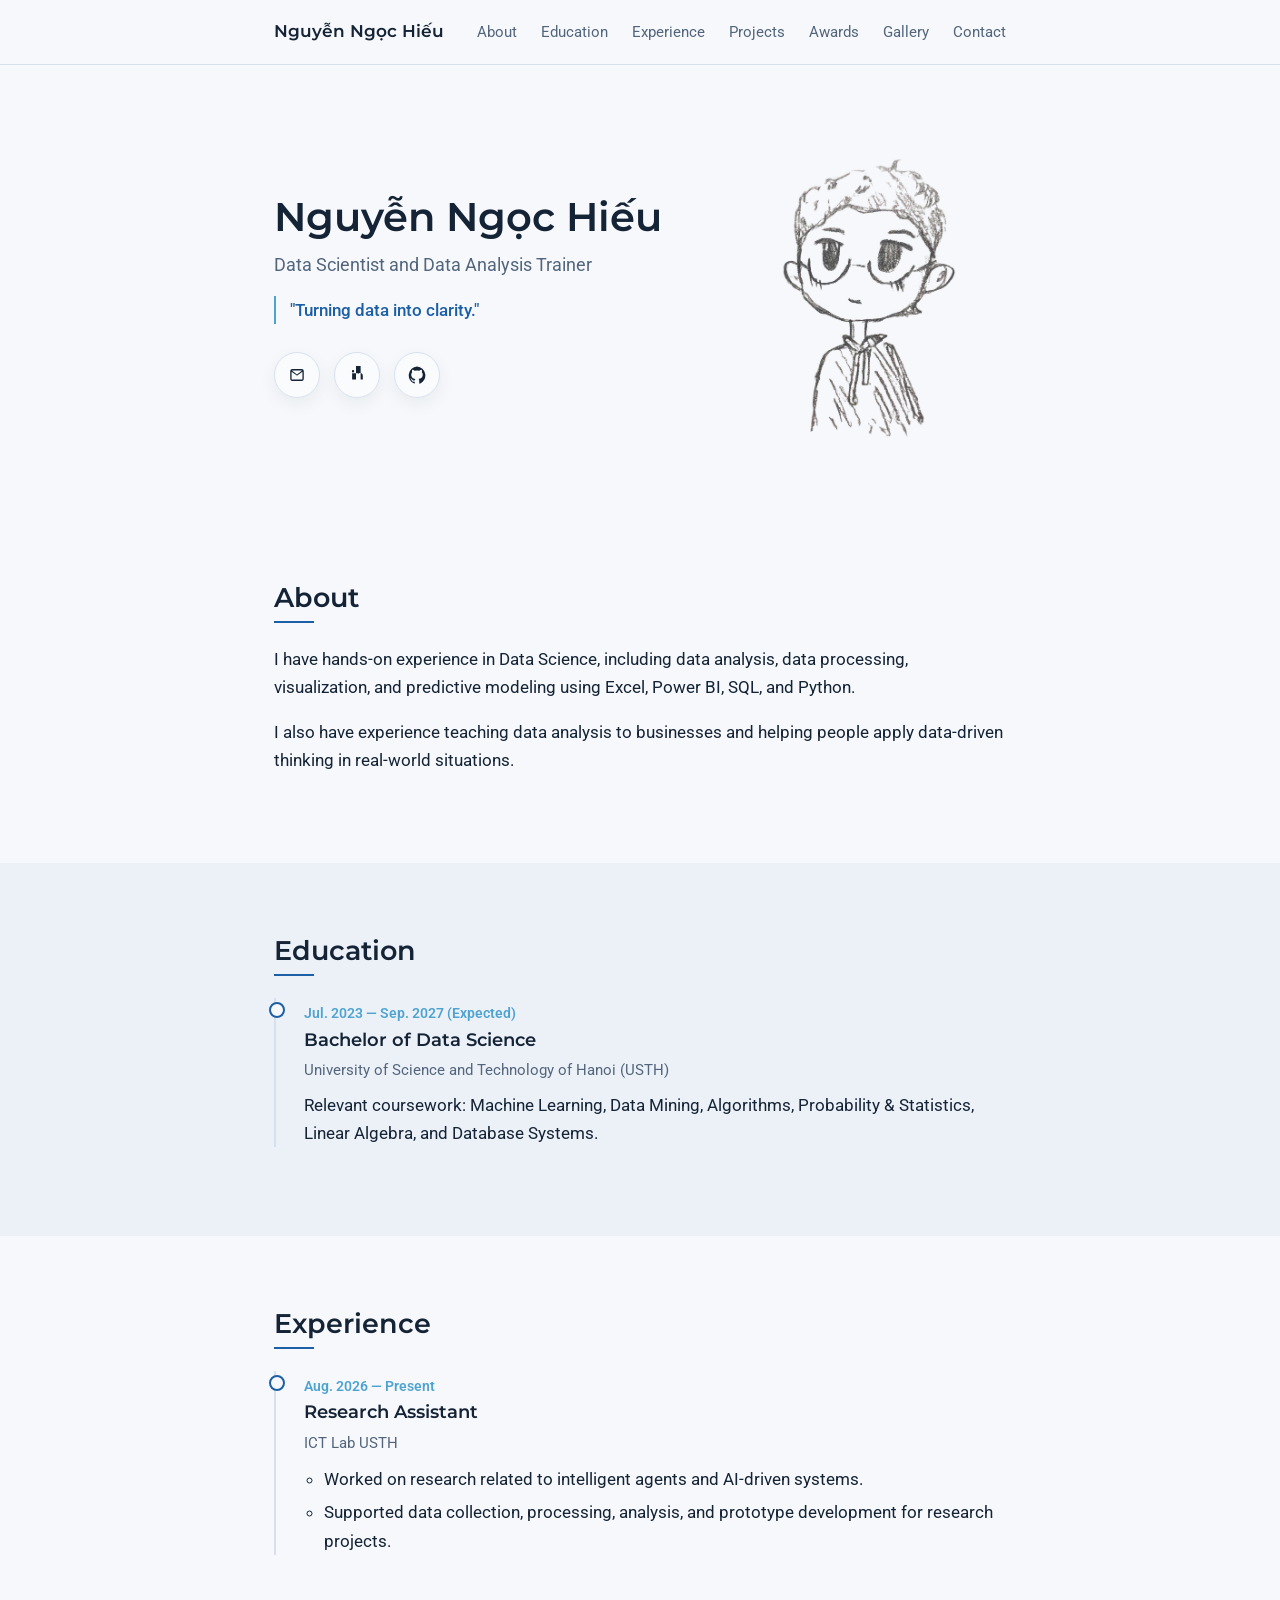
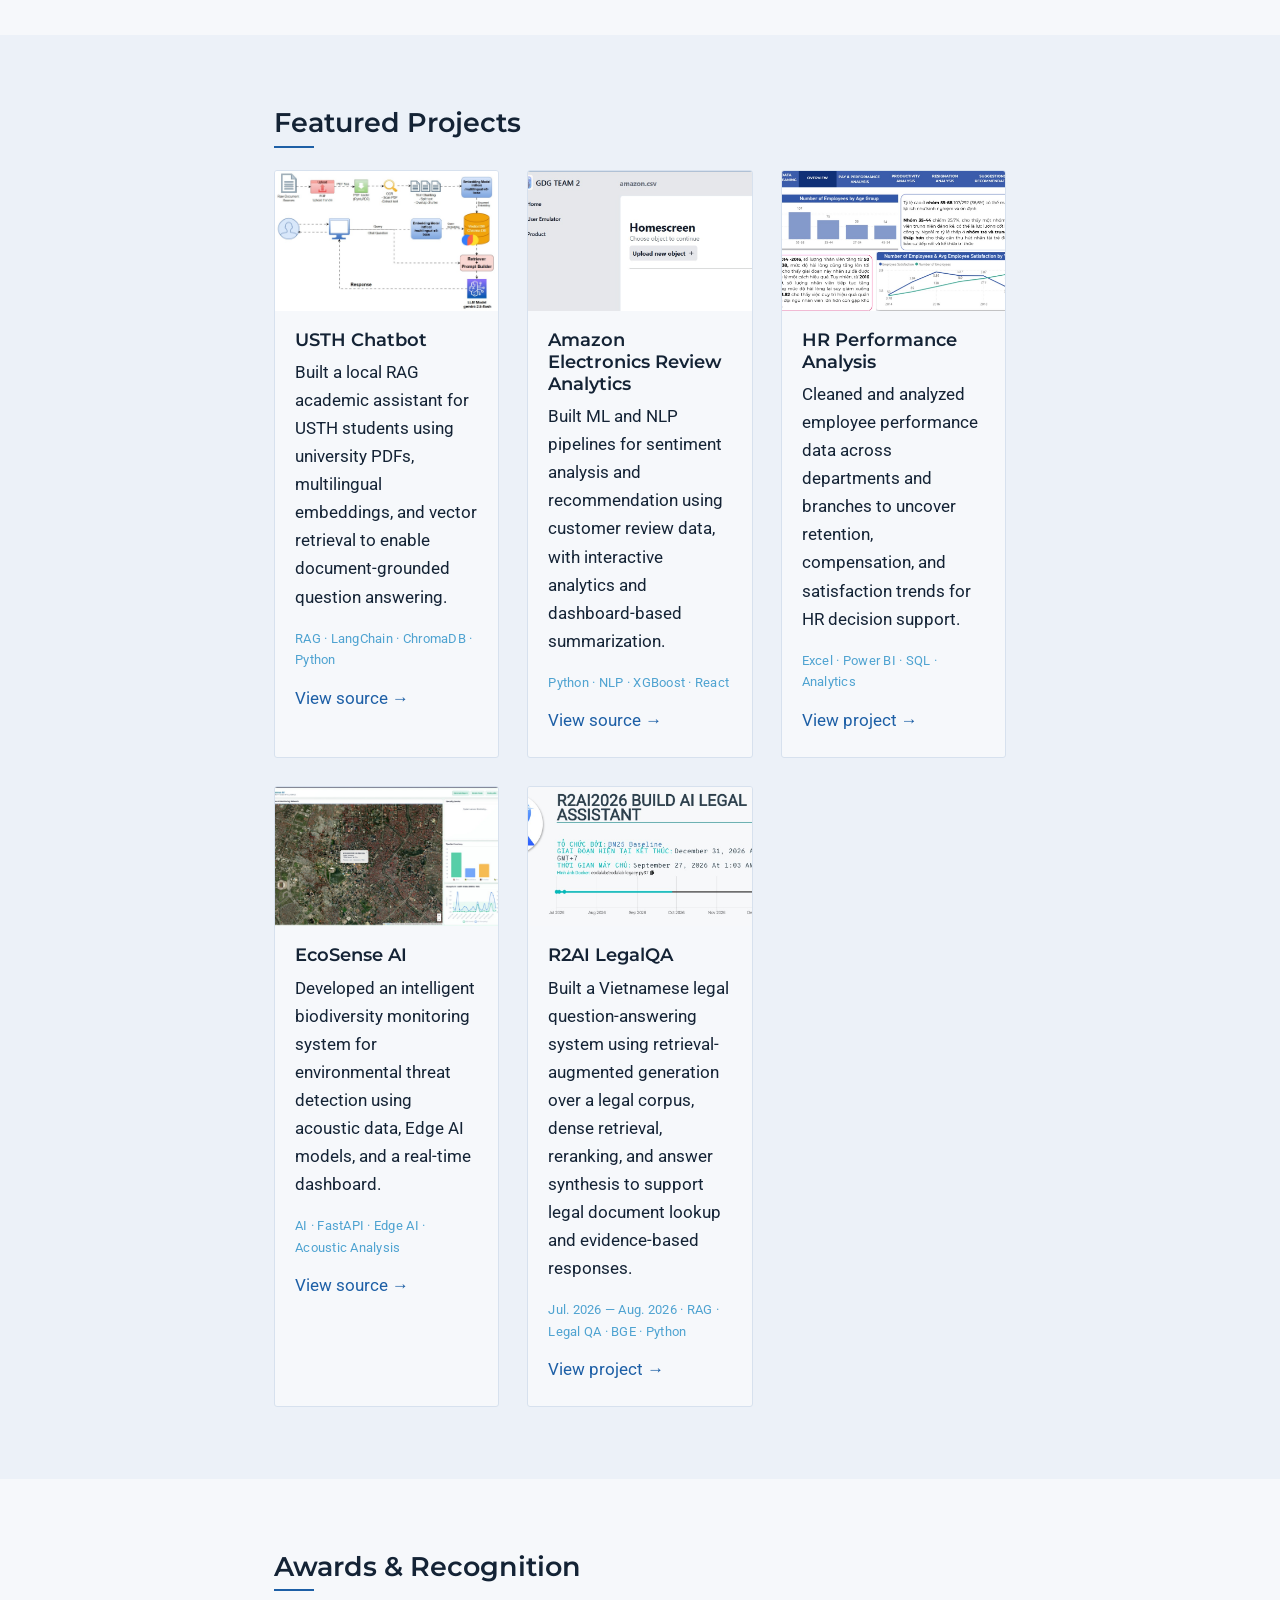
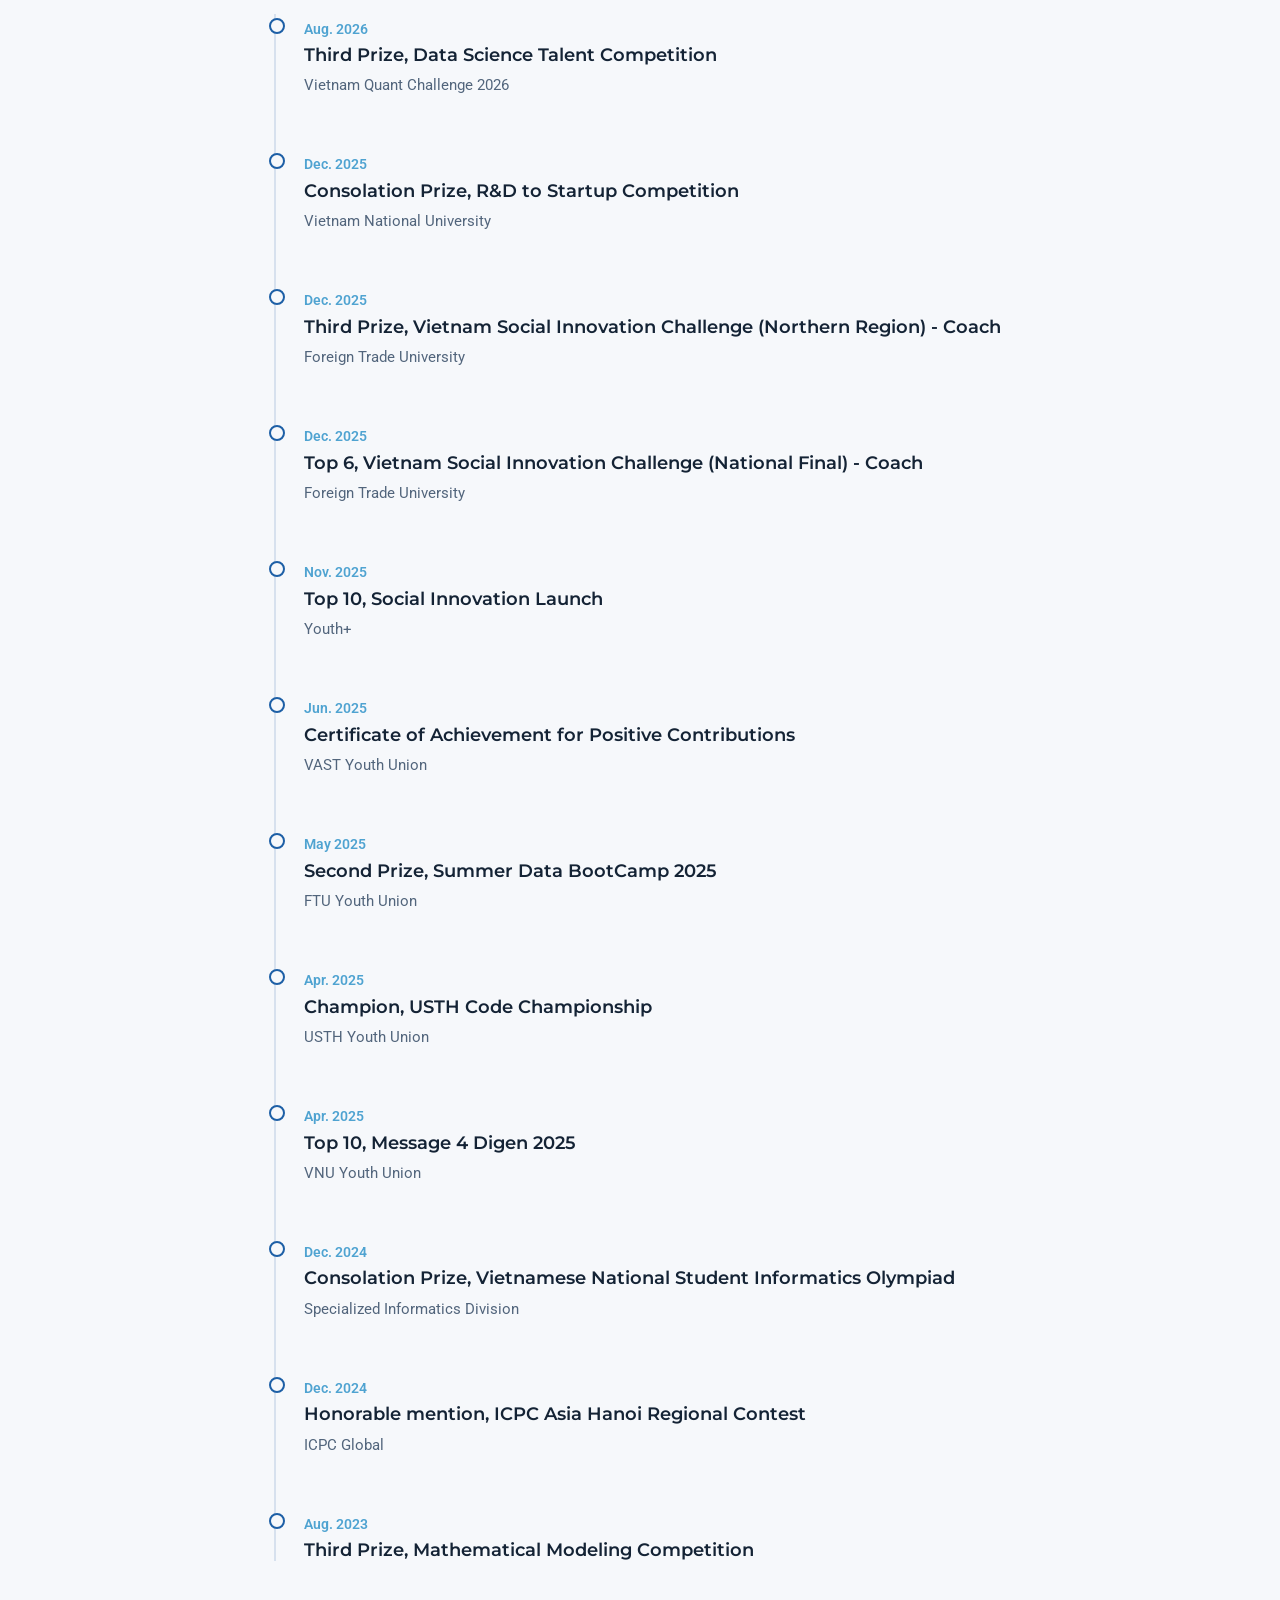
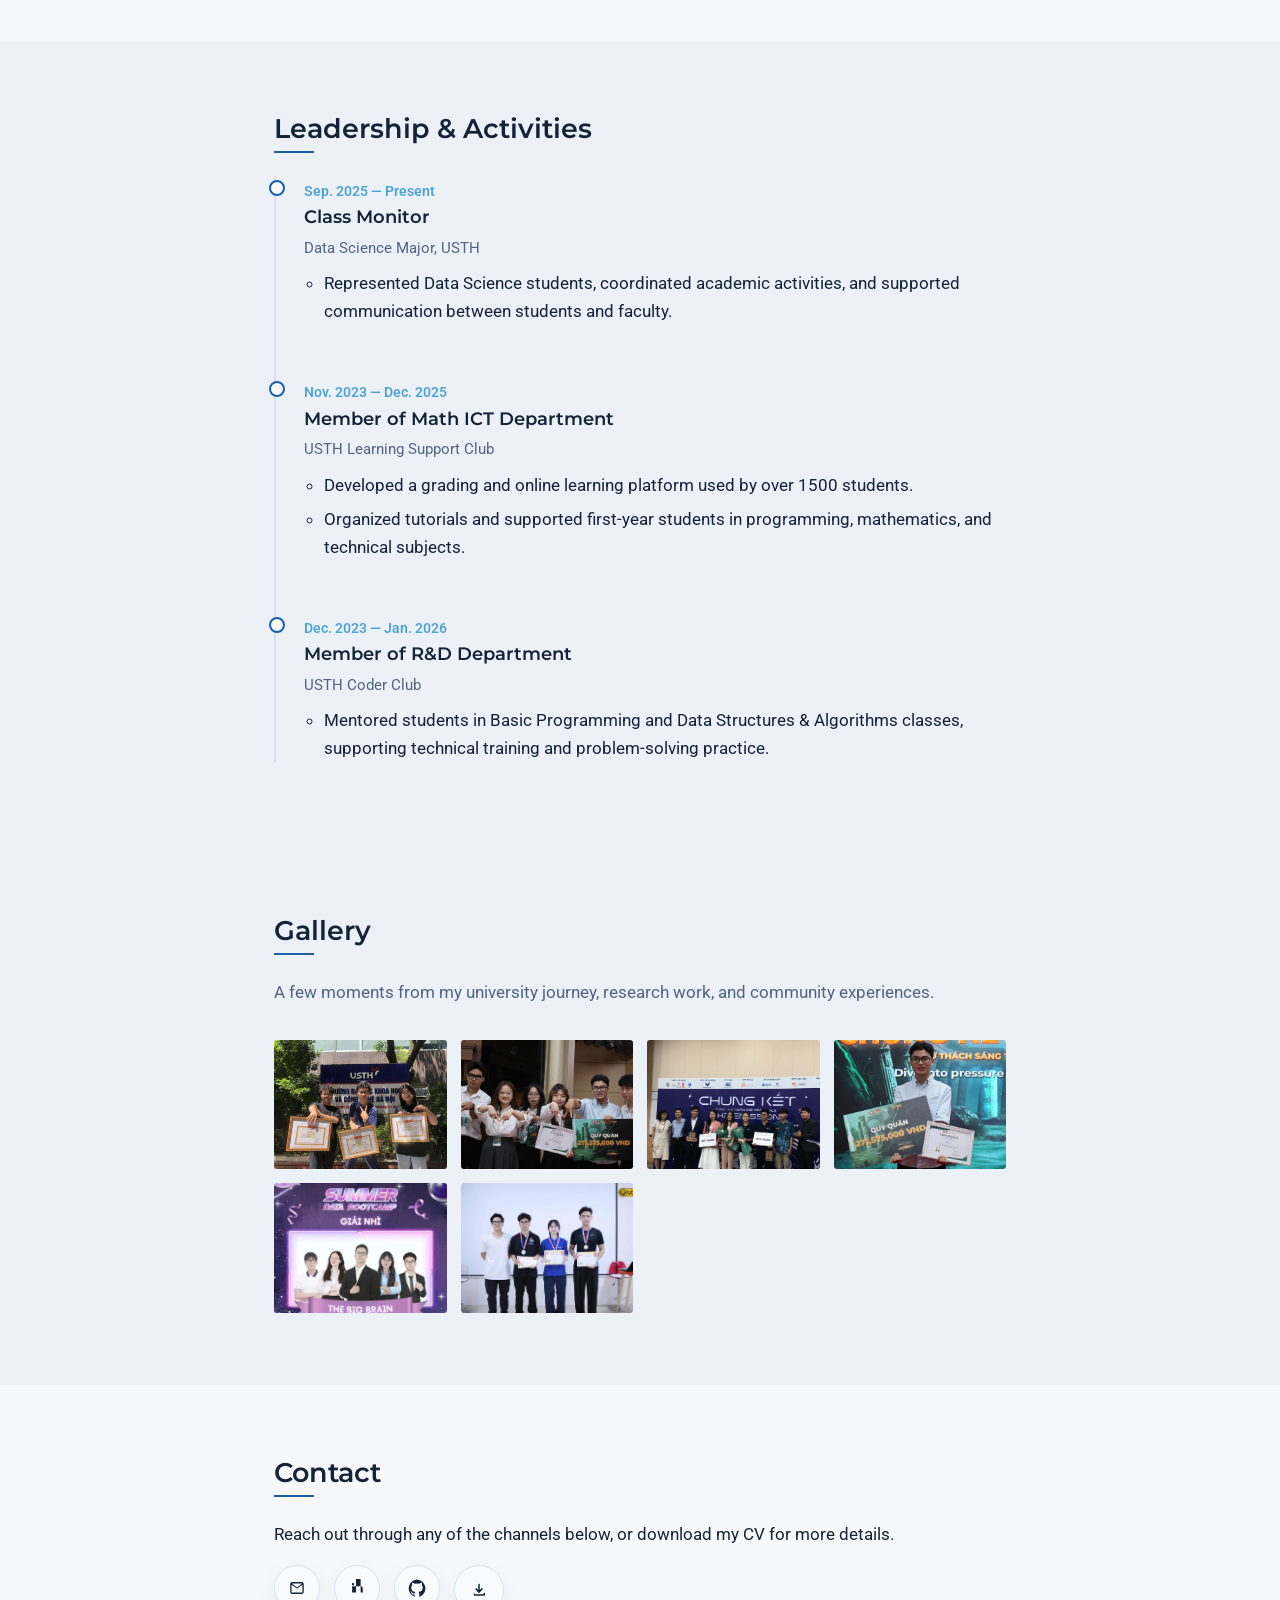
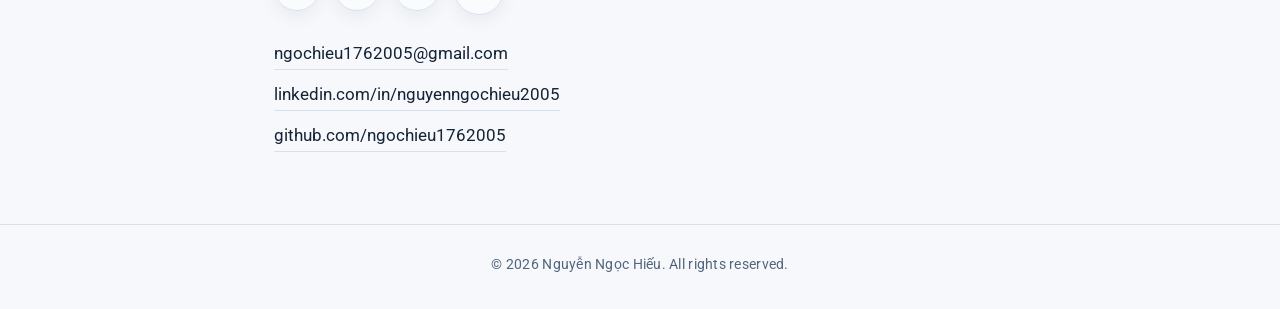
==== index.html @ 75951d3c "fix" ====
<!DOCTYPE html>
<html lang="en">
<head>
<meta charset="UTF-8">
<meta name="viewport" content="width=device-width, initial-scale=1.0">
<title>Nguyễn Ngọc Hiếu | Data Science Portfolio</title>
<meta name="description" content="Personal website of Nguyễn Ngọc Hiếu - Data Science and AI portfolio">
<link rel="preconnect" href="https://fonts.googleapis.com">
<link rel="preconnect" href="https://fonts.gstatic.com" crossorigin>
<link href="https://fonts.googleapis.com/css2?family=Montserrat:wght@500;600;700&family=Roboto:wght@400;500&display=swap" rel="stylesheet">
<link rel="stylesheet" href="css/style.css">
</head>
<body>

<header class="site-header">
  <div class="wrap header-inner">
    <a href="#" class="brand">Nguyễn Ngọc Hiếu</a>
    <nav class="site-nav">
      <a href="#about">About</a>
      <a href="#education">Education</a>
      <a href="#experience">Experience</a>
      <a href="#projects">Projects</a>
      <a href="#awards">Awards</a>
      <a href="#gallery">Gallery</a>
      <a href="#contact">Contact</a>
    </nav>
    <button class="nav-toggle" aria-label="Open menu" aria-expanded="false">
      <span></span><span></span><span></span>
    </button>
  </div>
</header>

<main>

  <!-- HERO -->
  <section class="hero wrap" id="top">
    <div class="hero-text">
      <!-- <p class="eyebrow-plain">Hi, I'm</p> -->
      <h1>Nguyễn Ngọc Hiếu</h1>
      <p class="hero-role">Data Scientist and  Data Analysis Trainer </p>
      <p class="hero-quote">"Turning data into clarity."</p>
      <div class="hero-links">
        <a class="social-link" href="mailto:ngochieu1762005@gmail.com" aria-label="Email" title="Email">
          <svg viewBox="0 0 24 24" aria-hidden="true"><path d="M3 6.75A2.75 2.75 0 0 1 5.75 4h12.5A2.75 2.75 0 0 1 21 6.75v10.5A2.75 2.75 0 0 1 18.25 20H5.75A2.75 2.75 0 0 1 3 17.25V6.75Zm2.18-.75 6.82 5.18 6.82-5.18H5.18Zm14.07 1.56-6.46 4.9a1 1 0 0 1-1.38 0L4.75 7.57v9.68c0 .41.34.75.75.75h12.99c.41 0 .75-.34.75-.75V7.57Z"/></svg>
        </a>
          <a class="social-link" href="www.linkedin.com/in/hieu2005" target="_blank" rel="noopener" aria-label="LinkedIn" title="LinkedIn">
          <svg viewBox="0 0 24 24" aria-hidden="true"><path d="M6.94 8.5A1.56 1.56 0 1 1 6.94 5.4a1.56 1.56 0 0 1 0 3.1ZM5.5 9.75h2.9V18H5.5V9.75Zm5.18 0h2.78v1.12h.04c.39-.73 1.34-1.5 2.76-1.5 2.95 0 3.49 1.94 3.49 4.46V18h-2.9v-16c0-2.06-.04-4.7-2.87-4.7-2.87 0-3.31 2.24-3.31 4.56V18h-2.9V9.75Z"/></svg>
        </a>
        <a class="social-link" href="https://github.com/ngochieu1762005" target="_blank" rel="noopener" aria-label="GitHub" title="GitHub">
          <svg viewBox="0 0 24 24" aria-hidden="true"><path d="M12 .5A12 12 0 0 0 8.21 23.47c.6.11.82-.26.82-.58v-2.03c-3.34.73-4.04-1.61-4.04-1.61-.54-1.39-1.33-1.76-1.33-1.76-1.08-.74.08-.72.08-.72 1.2.08 1.84 1.24 1.84 1.24 1.06 1.82 2.78 1.29 3.46.99.11-.78.42-1.3.76-1.6-2.66-.3-5.46-1.33-5.46-5.92 0-1.31.47-2.38 1.23-3.22-.12-.3-.53-1.52.12-3.16 0 0 1-.32 3.3 1.23a11.38 11.38 0 0 1 6.02 0c2.28-1.55 3.28-1.23 3.28-1.23.66 1.64.25 2.86.13 3.16.77.84 1.23 1.91 1.23 3.22 0 4.6-2.8 5.61-5.48 5.91.43.37.81 1.11.81 2.24v3.32c0 .32.21.69.83.57A12 12 0 0 0 12 .5Z"/></svg>
        </a>
      </div>
    </div>
    <div class="hero-photo">
      <img src="images/profile.jpg" alt="Portrait of Nguyễn Ngọc Hiếu">
    </div>
  </section>

  <!-- ABOUT -->
  <section class="section" id="about">
    <div class="wrap">
      <h2>About</h2>
      <p>
        I have hands-on experience in Data Science, including data analysis, data processing,
        visualization, and predictive modeling using Excel, Power BI, SQL, and Python.
      </p>
      <p>
        I also have experience teaching data analysis to businesses and helping people apply
        data-driven thinking in real-world situations.
      </p>
    </div>
  </section>

  <!-- EDUCATION -->
  <section class="section alt" id="education">
    <div class="wrap">
      <h2>Education</h2>
      <ol class="timeline">
        <li class="timeline-item">
          <span class="timeline-date">Jul. 2023 — Sep. 2027 (Expected)</span>
          <h3>Bachelor of Data Science</h3>
          <p class="timeline-org">University of Science and Technology of Hanoi (USTH)</p>
          <p>
            Relevant coursework: Machine Learning, Data Mining, Algorithms, Probability &amp; Statistics,
            Linear Algebra, and Database Systems.
          </p>
        </li>
      </ol>
    </div>
  </section>

  <!-- EXPERIENCE -->
  <section class="section" id="experience">
    <div class="wrap">
      <h2>Experience</h2>
      <ol class="timeline">
        <li class="timeline-item">
          <span class="timeline-date">Aug. 2026 — Present</span>
          <h3>Research Assistant</h3>
          <p class="timeline-org">ICT Lab USTH</p>
          <ul>
            <li>Worked on research related to intelligent agents and AI-driven systems.</li>
            <li>Supported data collection, processing, analysis, and prototype development for research projects.</li>
          </ul>
        </li>
        <!-- <li class="timeline-item">
          <span class="timeline-date">2024 — Present</span>
          <h3>Data Analysis Trainer</h3>
          <p class="timeline-org">KPIM Academy</p>
          <ul>
            <li>Delivered practical data analysis and reporting training for corporate clients.</li>
            <li>Trained learners in business data applications using Excel, Power BI, and SQL.</li>
            <li>Supported programs on Data Analysis &amp; Reporting, AI &amp; Automation in HR, and executive data applications.</li>
          </ul>
        </li>
        <li class="timeline-item">
          <span class="timeline-date">Jun. 2023 — Present</span>
          <h3>Data Analyst</h3>
          <p class="timeline-org">KPIM Joint Stock Company</p>
          <ul>
            <li>Analyzed cross-domain data across HR, business, and operations for enterprise projects.</li>
            <li>Built Power BI dashboards and reports to support decision-making and operational improvement.</li>
            <li>Designed SQL queries for data extraction, cleaning, and integration from multiple sources.</li>
            <li>Delivered practical data analysis training and coaching to internal staff and enterprise clients.</li>
          </ul>
        </li>
        <li class="timeline-item">
          <span class="timeline-date">Apr. 2026 — Jul. 2026</span>
          <h3>Software Engineer Intern</h3>
          <p class="timeline-org">MindX Technology School · Hanoi, Vietnam</p>
          <ul>
            <li>Developed automated software systems to support internal operations and improve workflow efficiency.</li>
            <li>Built practical tools for education and management workflows, reducing repetitive manual tasks for non-technical users.</li>
          </ul>
        </li> -->
      </ol>
    </div>
  </section>

  <!-- PROJECTS -->
  <section class="section alt" id="projects">
    <div class="wrap">
      <h2>Featured Projects</h2>
      <div class="projects-grid">

        <article class="project">
          <img src="images/project1.jpg" alt="USTH Chatbot project preview">
          <div class="project-body">
            <h3>USTH Chatbot</h3>
            <p>
              Built a local RAG academic assistant for USTH students using university PDFs, multilingual embeddings,
              and vector retrieval to enable document-grounded question answering.
            </p>
            <p class="tags">RAG · LangChain · ChromaDB · Python</p>
            <a href="https://github.com/MilesDao/USTH_chatbot_Rag" target="_blank" rel="noopener">View source →</a>
          </div>
        </article>

        <article class="project">
          <img src="images/project2.jpg" alt="Amazon electronics customer feedback analytics project preview">
          <div class="project-body">
            <h3>Amazon Electronics Review Analytics</h3>
            <p>
              Built ML and NLP pipelines for sentiment analysis and recommendation using customer review data,
              with interactive analytics and dashboard-based summarization.
            </p>
            <p class="tags">Python · NLP · XGBoost · React</p>
            <a href="https://github.com/Vanduc006/team2-amazon-gdg" target="_blank" rel="noopener">View source →</a>
          </div>
        </article>

        <article class="project">
          <img src="images/project3.jpg" alt="HR performance analysis project preview">
          <div class="project-body">
            <h3>HR Performance Analysis</h3>
            <p>
              Cleaned and analyzed employee performance data across departments and branches to uncover retention,
              compensation, and satisfaction trends for HR decision support.
            </p>
            <p class="tags">Excel · Power BI · SQL · Analytics</p>
            <a href="https://drive.google.com/drive/folders/1FB4j0xPv3dLrrlyBFdcHJwKvjP5oKG9b" target="_blank" rel="noopener">View project →</a>
          </div>
        </article>

        <article class="project">
          <img src="images/project4.jpg" alt="EcoSense AI biodiversity monitoring project preview">
          <div class="project-body">
            <h3>EcoSense AI</h3>
            <p>
              Developed an intelligent biodiversity monitoring system for environmental threat detection using
              acoustic data, Edge AI models, and a real-time dashboard.
            </p>
            <p class="tags">AI · FastAPI · Edge AI · Acoustic Analysis</p>
            <a href="https://github.com/MilesDao/Biodiversity" target="_blank" rel="noopener">View source →</a>
          </div>
        </article>

        <article class="project">
          <img src="images/project5.jpg" alt="R2AI LegalQA project preview">
          <div class="project-body">
            <h3>R2AI LegalQA</h3>
            <p>
              Built a Vietnamese legal question-answering system using retrieval-augmented generation over a legal corpus,
              dense retrieval, reranking, and answer synthesis to support legal document lookup and evidence-based responses.
            </p>
            <p class="tags">Jul. 2026 — Aug. 2026 · RAG · Legal QA · BGE · Python</p>
            <a href="https://drive.google.com/drive/folders/1YJnRfQ0YsK3nTUe6CN155x-_r0gbM7n4" target="_blank" rel="noopener">View project →</a>
          </div>
        </article>

      </div>
    </div>
  </section>

  <!-- AWARDS -->
  <section class="section" id="awards">
    <div class="wrap">
      <h2>Awards &amp; Recognition</h2>
      <ol class="timeline">
        <li class="timeline-item">
          <span class="timeline-date">Aug. 2026</span>
          <h3>Third Prize, Data Science Talent Competition</h3>
          <p class="timeline-org">Vietnam Quant Challenge 2026</p>
        </li>
        <li class="timeline-item">
          <span class="timeline-date">Dec. 2025</span>
          <h3>Consolation Prize, R&amp;D to Startup Competition</h3>
          <p class="timeline-org">Vietnam National University</p>
        </li>
        <li class="timeline-item">
          <span class="timeline-date">Dec. 2025</span>
          <h3>Third Prize, Vietnam Social Innovation Challenge (Northern Region) - Coach</h3>
          <p class="timeline-org">Foreign Trade University</p>
        </li>
        <li class="timeline-item">
          <span class="timeline-date">Dec. 2025</span>
          <h3>Top 6, Vietnam Social Innovation Challenge (National Final) - Coach</h3>
          <p class="timeline-org">Foreign Trade University</p>
        </li>
        <li class="timeline-item">
          <span class="timeline-date">Nov. 2025</span>
          <h3>Top 10, Social Innovation Launch</h3>
          <p class="timeline-org">Youth+</p>
        </li>
        <li class="timeline-item">
          <span class="timeline-date">Jun. 2025</span>
          <h3>Certificate of Achievement for Positive Contributions</h3>
          <p class="timeline-org">VAST Youth Union</p>
        </li>
        <li class="timeline-item">
          <span class="timeline-date">May 2025</span>
          <h3>Second Prize, Summer Data BootCamp 2025</h3>
          <p class="timeline-org">FTU Youth Union</p>
        </li>
        <li class="timeline-item">
          <span class="timeline-date">Apr. 2025</span>
          <h3>Champion, USTH Code Championship</h3>
          <p class="timeline-org">USTH Youth Union</p>
        </li>
        <li class="timeline-item">
          <span class="timeline-date">Apr. 2025</span>
          <h3>Top 10, Message 4 Digen 2025</h3>
          <p class="timeline-org">VNU Youth Union</p>
        </li>
        <li class="timeline-item">
          <span class="timeline-date">Dec. 2024</span>
          <h3>Consolation Prize, Vietnamese National Student Informatics Olympiad</h3>
          <p class="timeline-org">Specialized Informatics Division</p>
        </li>
        <li class="timeline-item">
          <span class="timeline-date">Dec. 2024</span>
          <h3>Honorable mention, ICPC Asia Hanoi Regional Contest</h3>
          <p class="timeline-org">ICPC Global</p>
        </li>
        <li class="timeline-item">
          <span class="timeline-date">Aug. 2023</span>
          <h3>Third Prize, Mathematical Modeling Competition</h3>
        </li>
      </ol>
    </div>
  </section>

  <section class="section alt" id="activities">
    <div class="wrap">
      <h2>Leadership &amp; Activities</h2>
      <ol class="timeline">
        <li class="timeline-item">
          <span class="timeline-date">Sep. 2025 — Present</span>
          <h3>Class Monitor</h3>
          <p class="timeline-org">Data Science Major, USTH</p>
          <ul>
            <li>Represented Data Science students, coordinated academic activities, and supported communication between students and faculty.</li>
          </ul>
        </li>

        <li class="timeline-item">
          <span class="timeline-date">Nov. 2023 — Dec. 2025</span>
          <h3>Member of Math ICT Department</h3>
          <p class="timeline-org">USTH Learning Support Club</p>
          <ul>
            <li>Developed a grading and online learning platform used by over 1500 students.</li>
            <li>Organized tutorials and supported first-year students in programming, mathematics, and technical subjects.</li>
          </ul>
        </li>

        <li class="timeline-item">
          <span class="timeline-date">Dec. 2023 — Jan. 2026</span>
          <h3>Member of R&amp;D Department</h3>
          <p class="timeline-org">USTH Coder Club</p>
          <ul>
            <li>Mentored students in Basic Programming and Data Structures &amp; Algorithms classes, supporting technical training and problem-solving practice.</li>
          </ul>
        </li>
      </ol>
    </div>
  </section>

  <!-- GALLERY -->
  <section class="section alt" id="gallery">
    <div class="wrap">
      <h2>Gallery</h2>
      <p class="section-intro">A few moments from my university journey, research work, and community experiences.</p>
      <div class="gallery-grid">
        <figure><img src="images/gallery/usth-award-team.jpg" alt="USTH award team" loading="lazy"></figure>
        <figure><img src="images/gallery/champion-team.jpg" alt="Champion team" loading="lazy"></figure>
        <figure><img src="images/gallery/competition-final.jpg" alt="Competition final" loading="lazy"></figure>
        <figure><img src="images/gallery/innovation-award.jpg" alt="Innovation award" loading="lazy"></figure>
        <figure><img src="images/gallery/summer-data-bootcamp.jpg" alt="Summer Data Bootcamp" loading="lazy"></figure>
        <figure><img src="images/gallery/certificate-team.jpg" alt="Certificate team" loading="lazy"></figure>
      </div>
    </div>
  </section>

  <div class="lightbox" id="galleryLightbox" aria-hidden="true">
    <button class="lightbox-arrow lightbox-arrow-left" aria-label="Previous image">‹</button>
    <button class="lightbox-close" aria-label="Close image preview">×</button>
    <img src="" alt="Expanded gallery image">
    <button class="lightbox-arrow lightbox-arrow-right" aria-label="Next image">›</button>
  </div>

  <!-- CONTACT -->
  <section class="section" id="contact">
    <div class="wrap contact-wrap">
      <h2>Contact</h2>
      <p>Reach out through any of the channels below, or download my CV for more details.</p>
      <div class="hero-links contact-links">
        <a class="social-link" href="mailto:ngochieu1762005@gmail.com" aria-label="Email" title="Email">
          <svg viewBox="0 0 24 24" aria-hidden="true"><path d="M3 6.75A2.75 2.75 0 0 1 5.75 4h12.5A2.75 2.75 0 0 1 21 6.75v10.5A2.75 2.75 0 0 1 18.25 20H5.75A2.75 2.75 0 0 1 3 17.25V6.75Zm2.18-.75 6.82 5.18 6.82-5.18H5.18Zm14.07 1.56-6.46 4.9a1 1 0 0 1-1.38 0L4.75 7.57v9.68c0 .41.34.75.75.75h12.99c.41 0 .75-.34.75-.75V7.57Z"/></svg>
        </a>
        <a class="social-link" href="www.linkedin.com/in/hieu2005" target="_blank" rel="noopener" aria-label="LinkedIn" title="LinkedIn">
          <svg viewBox="0 0 24 24" aria-hidden="true"><path d="M6.94 8.5A1.56 1.56 0 1 1 6.94 5.4a1.56 1.56 0 0 1 0 3.1ZM5.5 9.75h2.9V18H5.5V9.75Zm5.18 0h2.78v1.12h.04c.39-.73 1.34-1.5 2.76-1.5 2.95 0 3.49 1.94 3.49 4.46V18h-2.9v-16c0-2.06-.04-4.7-2.87-4.7-2.87 0-3.31 2.24-3.31 4.56V18h-2.9V9.75Z"/></svg>
        </a>
        <a class="social-link" href="https://github.com/ngochieu1762005" target="_blank" rel="noopener" aria-label="GitHub" title="GitHub">
          <svg viewBox="0 0 24 24" aria-hidden="true"><path d="M12 .5A12 12 0 0 0 8.21 23.47c.6.11.82-.26.82-.58v-2.03c-3.34.73-4.04-1.61-4.04-1.61-.54-1.39-1.33-1.76-1.33-1.76-1.08-.74.08-.72.08-.72 1.2.08 1.84 1.24 1.84 1.24 1.06 1.82 2.78 1.29 3.46.99.11-.78.42-1.3.76-1.6-2.66-.3-5.46-1.33-5.46-5.92 0-1.31.47-2.38 1.23-3.22-.12-.3-.53-1.52.12-3.16 0 0 1-.32 3.3 1.23a11.38 11.38 0 0 1 6.02 0c2.28-1.55 3.28-1.23 3.28-1.23.66 1.64.25 2.86.13 3.16.77.84 1.23 1.91 1.23 3.22 0 4.6-2.8 5.61-5.48 5.91.43.37.81 1.11.81 2.24v3.32c0 .32.21.69.83.57A12 12 0 0 0 12 .5Z"/></svg>
        </a>
        <a class="social-link cv-link" href="assets/cv/CV.pdf" target="_blank" rel="noopener" aria-label="Download CV" title="Download CV">
          <svg viewBox="0 0 24 24" aria-hidden="true"><path d="M12 3.5a1 1 0 0 1 1 1v7.59l2.3-2.3a1 1 0 1 1 1.4 1.42L12.7 15.7a1 1 0 0 1-1.4 0L7.3 11.21a1 1 0 0 1 1.4-1.42l2.3 2.3V4.5a1 1 0 0 1 1-1Zm-7 12a1 1 0 0 1 1 1v1.25h12v-1.25a1 1 0 1 1 2 0v2.25a1 1 0 0 1-1 1H6a1 1 0 0 1-1-1v-2.25a1 1 0 0 1 1-1Z"/></svg>
        </a>
      </div>

      <div class="contact-list">
        <a href="mailto:ngochieu1762005@gmail.com">ngochieu1762005@gmail.com</a>
        <a href="https://www.linkedin.com/in/nguyenngochieu2005" target="_blank" rel="noopener">linkedin.com/in/nguyenngochieu2005</a>
        <a href="https://github.com/ngochieu1762005" target="_blank" rel="noopener">github.com/ngochieu1762005</a>
      </div>
    </div>
  </section>

</main>

<footer class="site-footer">
  <div class="wrap">
    <p>© 2026 Nguyễn Ngọc Hiếu. All rights reserved.</p>
  </div>
</footer>

<script src="js/main.js"></script>
</body>
</html>
---- css/style.css ----
/* ===========================================================
   PERSONAL WEBSITE TEMPLATE
   Design tokens — edit here to change the site's colors / fonts
   =========================================================== */
:root {
  --paper:      #F6F8FB;
  --paper-alt:  #ECF1F8;
  --ink:        #142335;
  --ink-soft:   #52657C;
  --accent:     #1D5FA6;
  --accent-soft: #4FA3D1;
  --line:       #D7E1EE;

  --font-display: "Montserrat", -apple-system, sans-serif;
  --font-body:    "Roboto", -apple-system, sans-serif;

  --max-width: 780px;
  --radius: 3px;
}

* { box-sizing: border-box; }

html {
  scroll-behavior: smooth;
  scroll-padding-top: 76px;
}

body {
  margin: 0;
  background: var(--paper);
  color: var(--ink);
  font-family: var(--font-body);
  font-size: 17px;
  line-height: 1.65;
  -webkit-font-smoothing: antialiased;
}

.wrap {
  max-width: var(--max-width);
  margin: 0 auto;
  padding: 0 24px;
}

h1, h2, h3 {
  font-family: var(--font-display);
  font-weight: 600;
  line-height: 1.2;
  margin: 0 0 0.4em;
  color: var(--ink);
}

h2 {
  font-size: 1.7rem;
  margin-bottom: 1.4rem;
  position: relative;
  padding-bottom: 0.5rem;
}
h2::after {
  content: "";
  position: absolute;
  left: 0; bottom: 0;
  width: 40px; height: 2px;
  background: var(--accent);
}

h3 { font-size: 1.15rem; }

p { margin: 0 0 1em; color: var(--ink); }

a {
  color: var(--accent);
  text-decoration: none;
  border-bottom: 1px solid transparent;
  transition: border-color .15s ease;
}
a:hover, a:focus-visible { border-bottom-color: var(--accent); }

ul { padding-left: 1.2em; margin: 0.5em 0; }
li { margin-bottom: 0.35em; }

img { max-width: 100%; display: block; }

/* ---------- Header ---------- */
.site-header {
  position: sticky;
  top: 0;
  z-index: 50;
  background: rgba(246, 248, 251, 0.92);
  backdrop-filter: blur(6px);
  border-bottom: 1px solid var(--line);
}
.header-inner {
  display: flex;
  align-items: center;
  justify-content: space-between;
  height: 64px;
}
.brand {
  font-family: var(--font-display);
  font-weight: 600;
  font-size: 1.05rem;
  color: var(--ink);
  border-bottom: none;
}
.site-nav {
  display: flex;
  gap: 24px;
}
.site-nav a {
  color: var(--ink-soft);
  font-size: 0.92rem;
  border-bottom: none;
}
.site-nav a:hover { color: var(--accent); }

.nav-toggle {
  display: none;
  flex-direction: column;
  gap: 5px;
  background: none;
  border: none;
  cursor: pointer;
  padding: 8px;
}
.nav-toggle span {
  width: 22px; height: 2px;
  background: var(--ink);
}

/* ---------- Hero ---------- */
.hero {
  display: grid;
  grid-template-columns: 1.4fr 1fr;
  align-items: center;
  gap: 48px;
  padding: 88px 24px 72px;
}
.eyebrow-plain {
  color: var(--ink-soft);
  font-size: 0.95rem;
  margin: 0 0 0.3em;
}
.hero-text h1 {
  font-size: clamp(1.8rem, 3.5vw, 2.5rem);
  margin-bottom: 0.25em;
  white-space: nowrap;
}
.hero-role {
  font-size: 1.1rem;
  color: var(--ink-soft);
  margin-bottom: 0.9em;
}
.hero-quote {
  font-family: var(--font-body);
  font-weight: 500;
  color: var(--accent);
  border-left: 2px solid var(--accent-soft);
  padding-left: 14px;
  margin-bottom: 1.6em;
}
.hero-links {
  display: flex;
  flex-wrap: wrap;
  gap: 14px;
  margin-top: 0.5rem;
}
.social-link {
  width: 46px;
  height: 46px;
  display: inline-flex;
  align-items: center;
  justify-content: center;
  border-radius: 50%;
  background: rgba(255, 255, 255, 0.5);
  border: 1px solid var(--line);
  transition: all 0.2s ease;
  box-shadow: 0 6px 18px rgba(20, 35, 53, 0.06);
}
.social-link svg {
  width: 18px;
  height: 18px;
  fill: var(--ink);
  transition: fill 0.2s ease;
}
.social-link:hover,
.social-link:focus-visible {
  background: var(--accent);
  border-color: var(--accent);
  transform: translateY(-2px);
  box-shadow: 0 12px 24px rgba(29, 95, 166, 0.12);
}
.social-link:hover svg,
.social-link:focus-visible svg {
  fill: #fff;
}
.contact-links { margin-top: 0.25rem; }
.cv-link { width: 50px; height: 50px; }

.hero-photo img {
  width: 100%;
  aspect-ratio: 1 / 1;
  object-fit: cover;
  border-radius: var(--radius);
  filter: grayscale(15%);
}

/* ---------- Sections ---------- */
.section { padding: 72px 24px; }
.section.alt { background: var(--paper-alt); }
.section-intro { color: var(--ink-soft); margin-bottom: 2em; }

/* ---------- Timeline (Education / Experience) ---------- */
.timeline {
  list-style: none;
  margin: 0; padding: 0;
  border-left: 2px solid var(--line);
}
.timeline-item {
  position: relative;
  padding: 0 0 2.2em 28px;
}
.timeline-item::before {
  content: "";
  position: absolute;
  left: -7px; top: 4px;
  width: 12px; height: 12px;
  border-radius: 50%;
  background: var(--paper);
  border: 2px solid var(--accent);
}
.timeline-item:last-child { padding-bottom: 0; }
.timeline-date {
  display: inline-block;
  font-size: 0.85rem;
  color: var(--accent-soft);
  font-weight: 600;
  margin-bottom: 0.3em;
}
.timeline-org {
  color: var(--ink-soft);
  font-size: 0.95rem;
  margin-bottom: 0.5em;
}

/* ---------- Projects ---------- */
.projects-grid {
  display: grid;
  grid-template-columns: repeat(auto-fit, minmax(220px, 1fr));
  gap: 28px;
}
.project {
  background: var(--paper);
  border: 1px solid var(--line);
  border-radius: var(--radius);
  overflow: hidden;
}
.project img { aspect-ratio: 16/10; object-fit: cover; }
.project-body { padding: 18px 20px 22px; }
.tags {
  font-size: 0.82rem;
  color: var(--accent-soft);
  letter-spacing: 0.02em;
}

/* ---------- Gallery ---------- */
.gallery-grid {
  display: grid;
  grid-template-columns: repeat(auto-fit, minmax(160px, 1fr));
  gap: 14px;
}
.gallery-grid figure {
  margin: 0;
  cursor: pointer;
}
.gallery-grid img {
  width: 100%;
  aspect-ratio: 4/3;
  object-fit: cover;
  border-radius: var(--radius);
  transition: transform 0.25s ease, filter 0.25s ease;
}
.gallery-grid figure:hover img {
  transform: translateY(-2px);
  filter: brightness(1.02);
}

.lightbox {
  position: fixed;
  inset: 0;
  background: rgba(10, 14, 20, 0.8);
  display: none;
  align-items: center;
  justify-content: center;
  padding: 24px;
  z-index: 2000;
}
.lightbox.open {
  display: flex;
}
.lightbox img {
  max-width: min(92vw, 1100px);
  max-height: 90vh;
  border-radius: 18px;
  box-shadow: 0 22px 60px rgba(0, 0, 0, 0.35);
}
.lightbox-close,
.lightbox-arrow {
  position: absolute;
  border: none;
  background: rgba(255, 255, 255, 0.12);
  color: #fff;
  width: 42px;
  height: 42px;
  border-radius: 999px;
  font-size: 2rem;
  line-height: 1;
  cursor: pointer;
}
.lightbox-close {
  top: 20px;
  right: 24px;
}
.lightbox-arrow {
  top: 50%;
  transform: translateY(-50%);
}
.lightbox-arrow-left {
  left: 24px;
}
.lightbox-arrow-right {
  right: 24px;
}

/* ---------- Contact ---------- */
.contact-wrap { text-align: left; }

.contact-list {
  display: flex;
  flex-direction: column;
  gap: 10px;
  margin-top: 1.5rem;
}

.contact-list a {
  display: inline-flex;
  align-items: center;
  width: fit-content;
  color: var(--ink);
  border-bottom: 1px solid var(--line);
  padding-bottom: 2px;
}

.contact-list a:hover,
.contact-list a:focus-visible {
  color: var(--accent);
  border-color: var(--accent);
}

/* ---------- Footer ---------- */
.site-footer {
  padding: 28px 24px 34px;
  border-top: 1px solid var(--line);
  text-align: center;
}
.site-footer p {
  margin: 0;
  color: var(--ink-soft);
  font-size: 0.85rem;
  letter-spacing: 0.02em;
}

/* ---------- Responsive ---------- */
@media (max-width: 760px) {
  .hero {
    grid-template-columns: 1fr;
    padding-top: 48px;
  }
  .hero-photo { max-width: 220px; margin: 0 auto; }
  .site-nav {
    position: absolute;
    top: 64px; left: 0; right: 0;
    background: var(--paper);
    border-bottom: 1px solid var(--line);
    flex-direction: column;
    padding: 12px 24px 20px;
    display: none;
  }
  .site-nav.open { display: flex; }
  .nav-toggle { display: flex; }
}

@media (prefers-reduced-motion: reduce) {
  html { scroll-behavior: auto; }
}
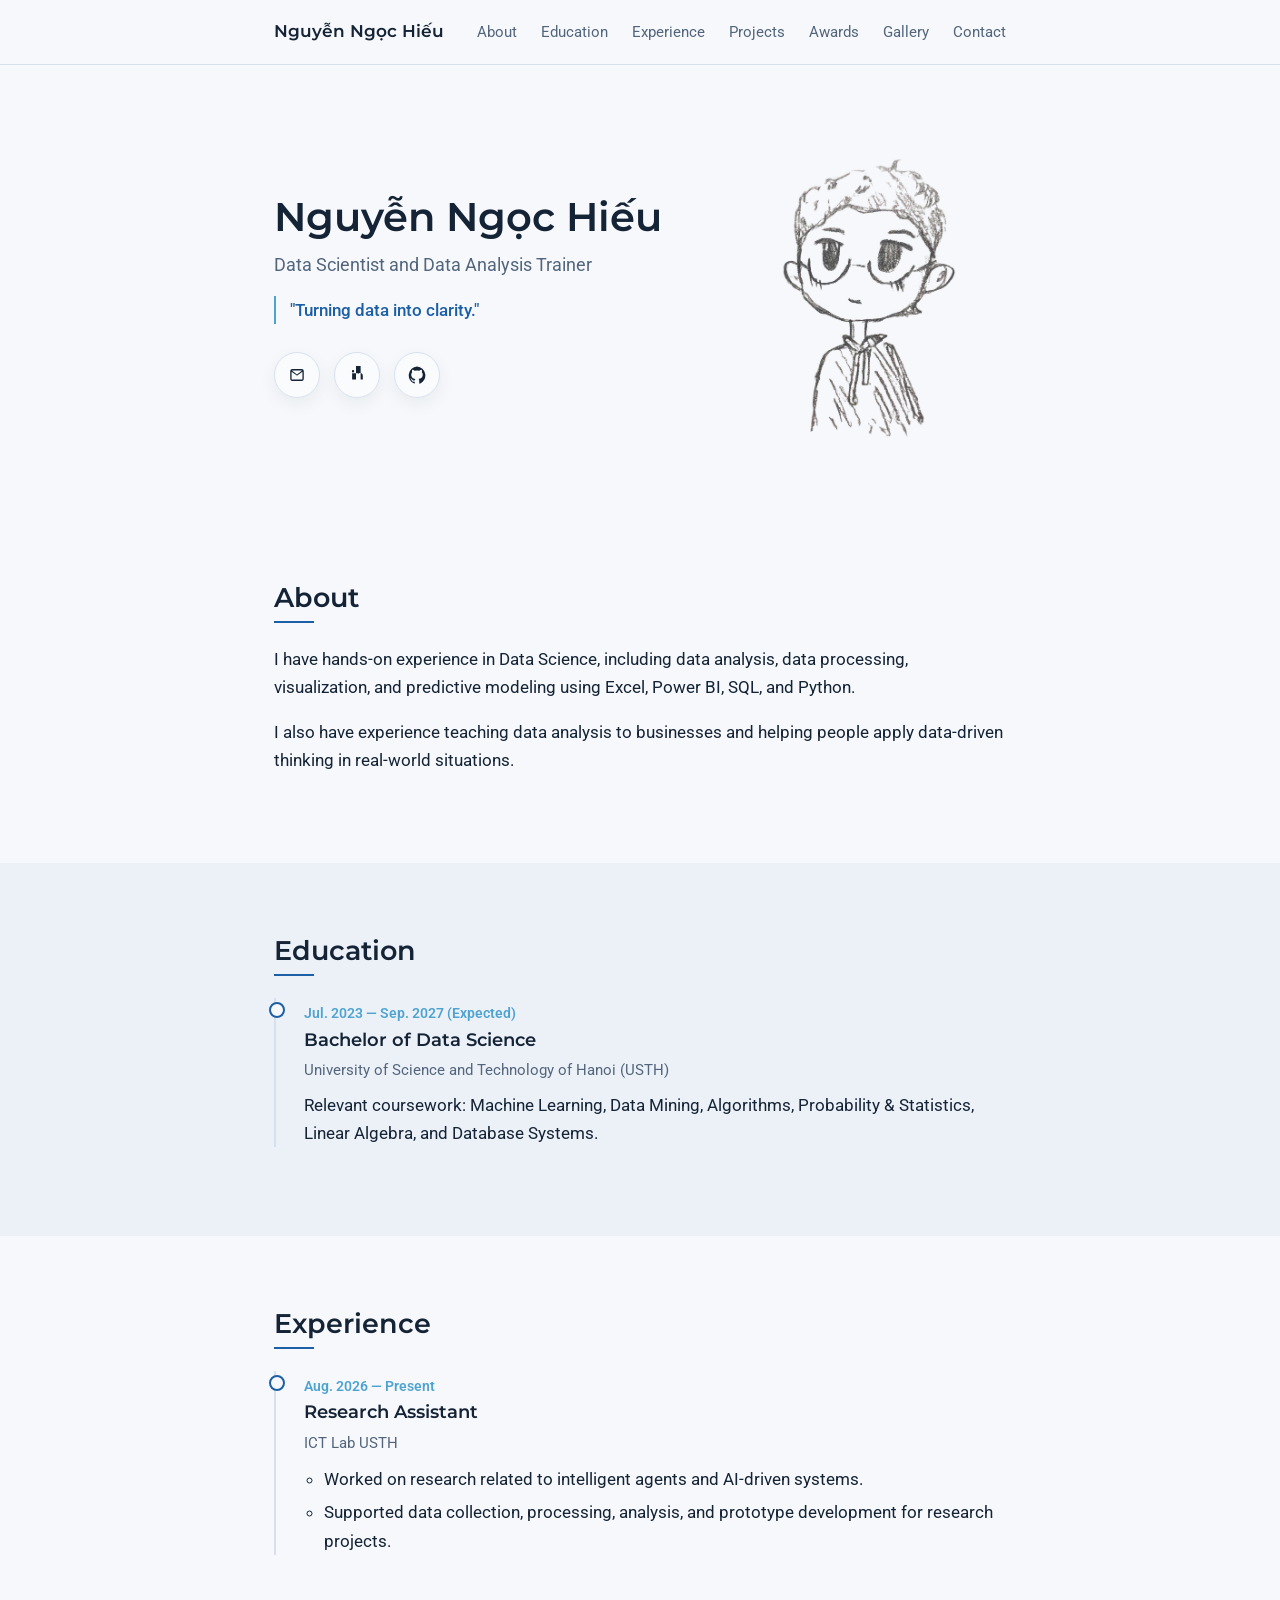
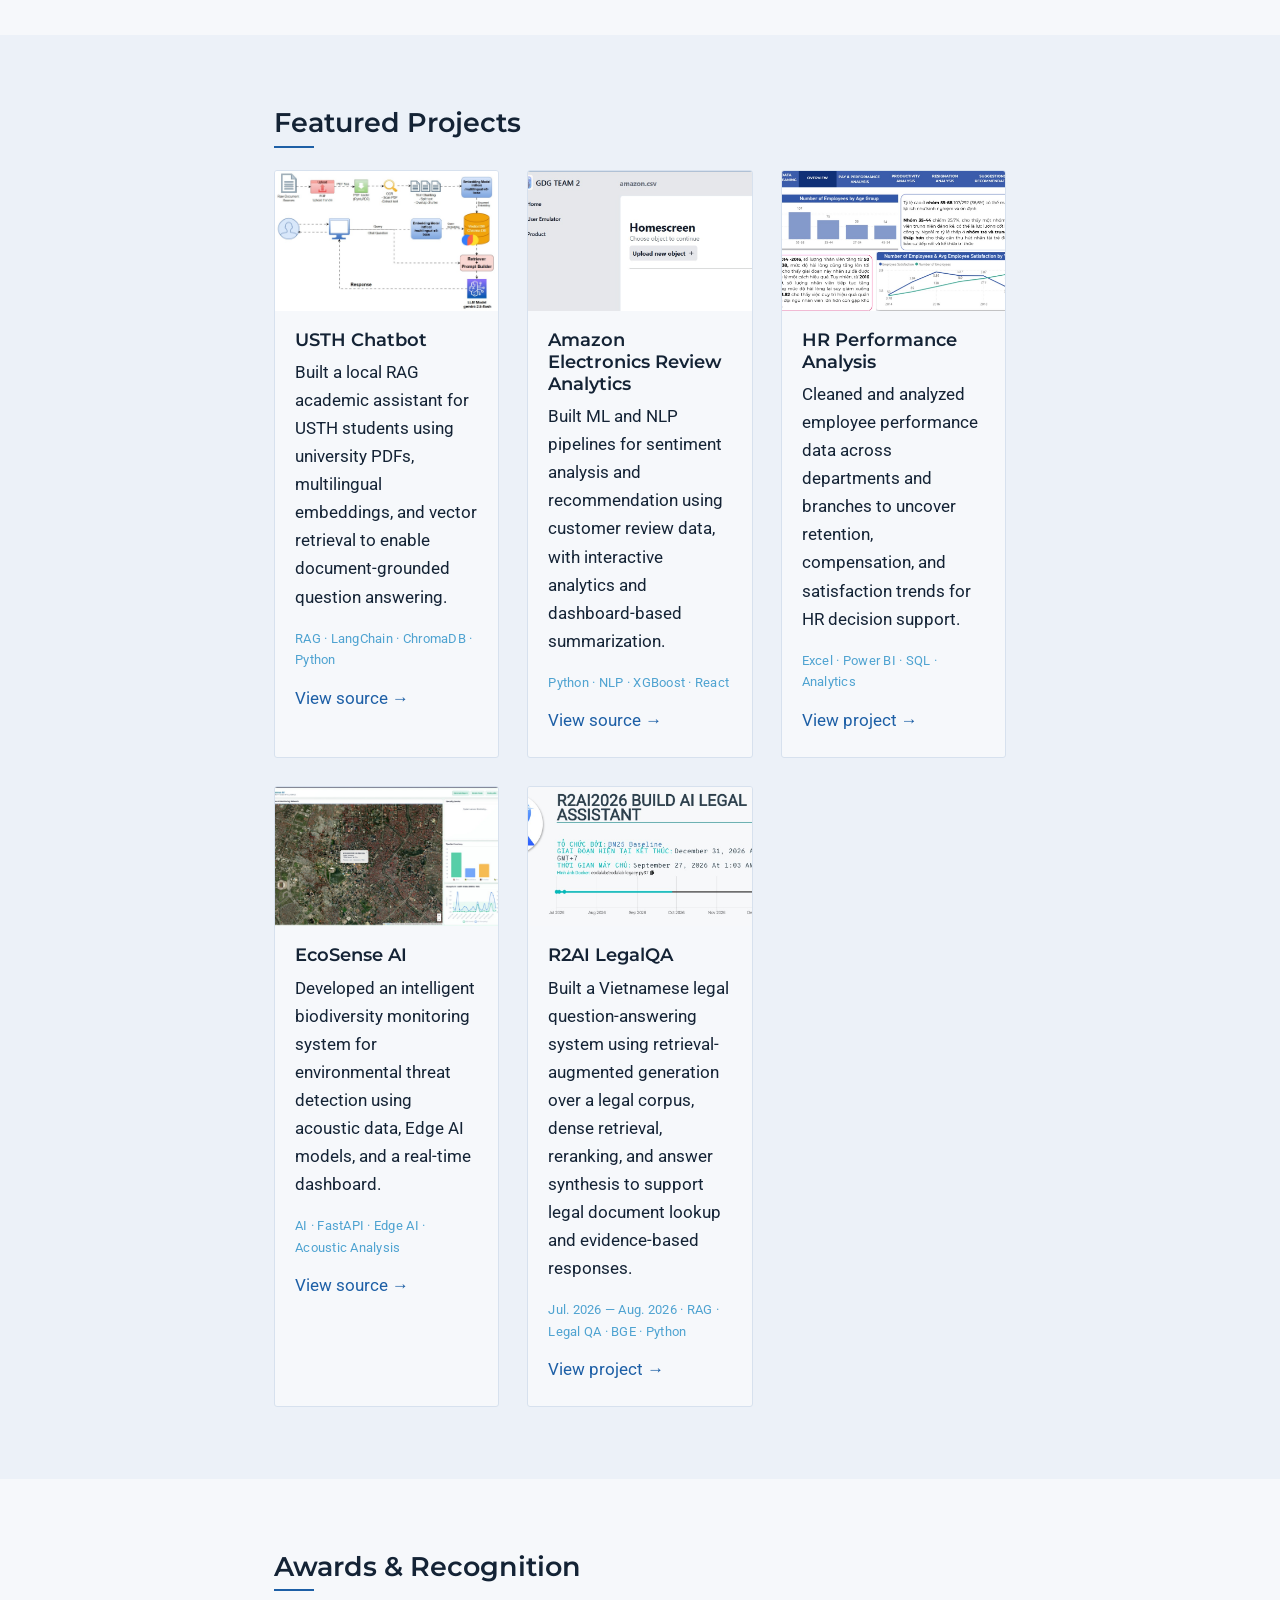
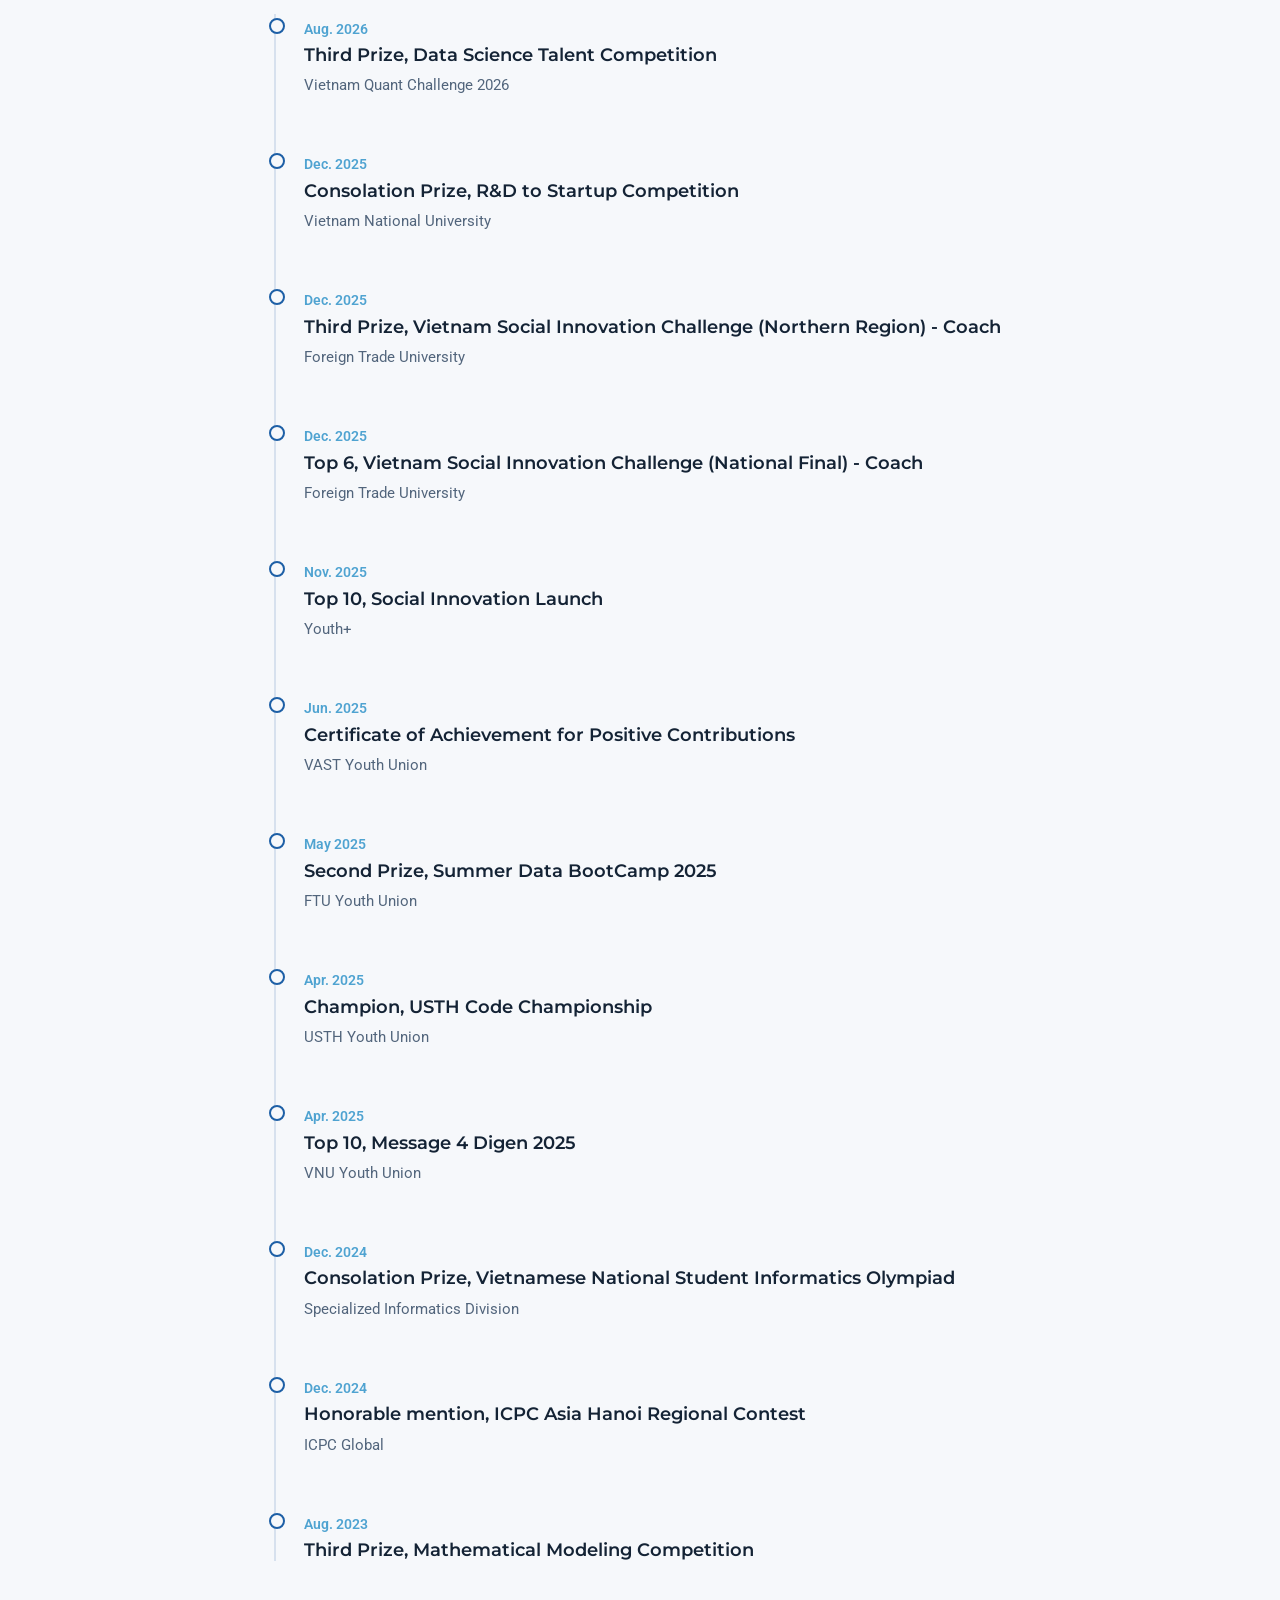
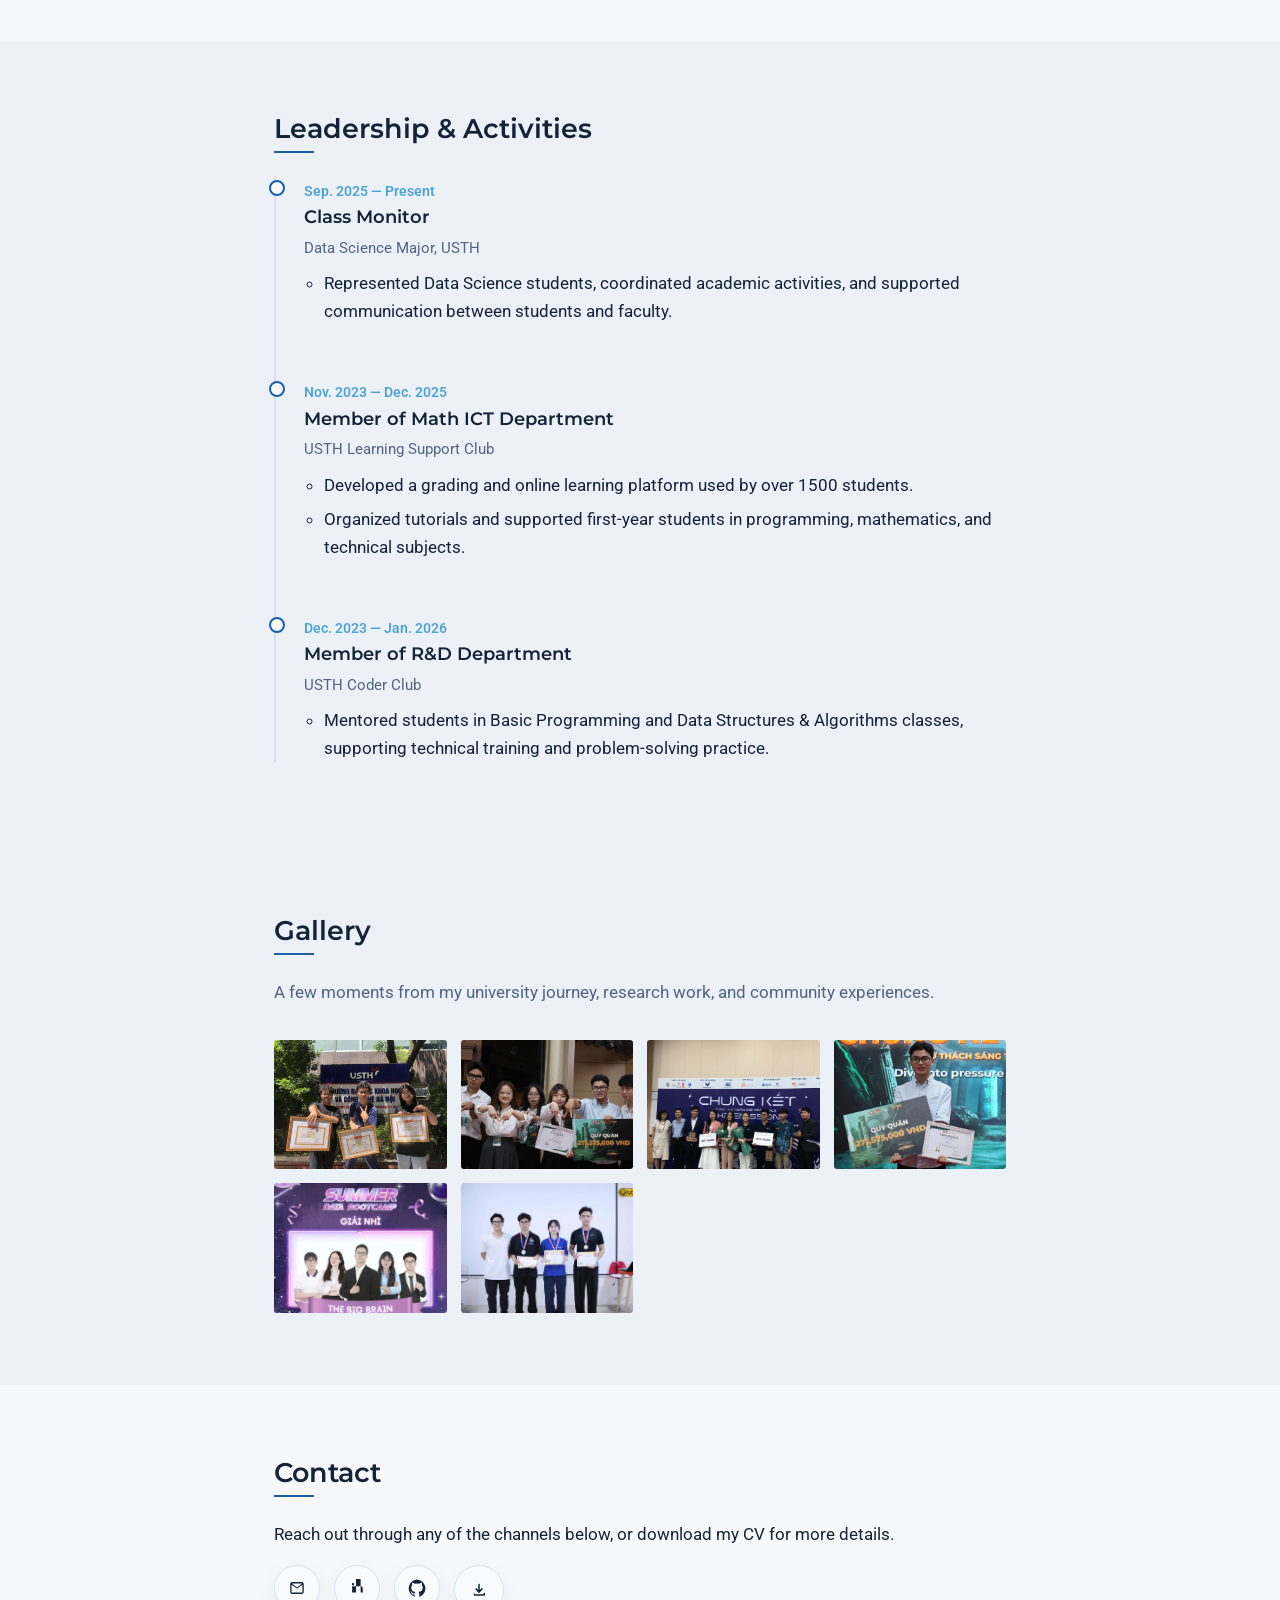
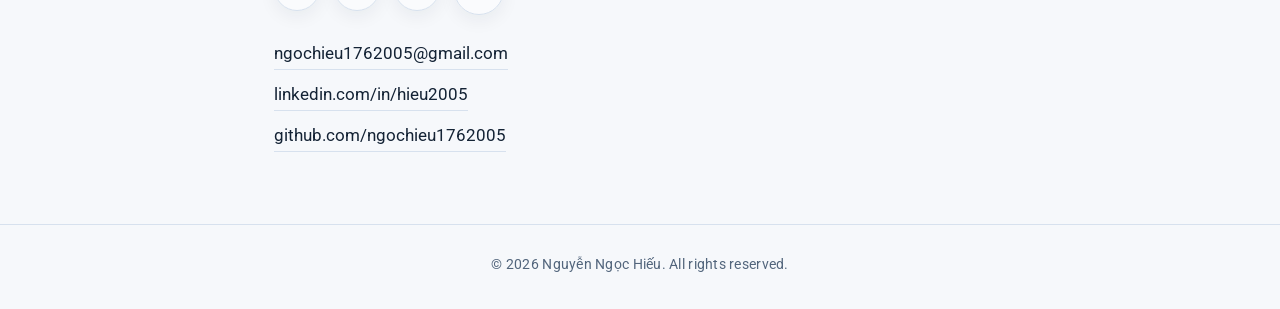
==== commit 7650dc41: "fix" ====
--- a/index.html
+++ b/index.html
@@ -43,7 +43,7 @@
         <a class="social-link" href="mailto:ngochieu1762005@gmail.com" aria-label="Email" title="Email">
           <svg viewBox="0 0 24 24" aria-hidden="true"><path d="M3 6.75A2.75 2.75 0 0 1 5.75 4h12.5A2.75 2.75 0 0 1 21 6.75v10.5A2.75 2.75 0 0 1 18.25 20H5.75A2.75 2.75 0 0 1 3 17.25V6.75Zm2.18-.75 6.82 5.18 6.82-5.18H5.18Zm14.07 1.56-6.46 4.9a1 1 0 0 1-1.38 0L4.75 7.57v9.68c0 .41.34.75.75.75h12.99c.41 0 .75-.34.75-.75V7.57Z"/></svg>
         </a>
-          <a class="social-link" href="www.linkedin.com/in/hieu2005" target="_blank" rel="noopener" aria-label="LinkedIn" title="LinkedIn">
+          <a class="social-link" href="https://www.linkedin.com/in/hieu2005" target="_blank" rel="noopener" aria-label="LinkedIn" title="LinkedIn">
           <svg viewBox="0 0 24 24" aria-hidden="true"><path d="M6.94 8.5A1.56 1.56 0 1 1 6.94 5.4a1.56 1.56 0 0 1 0 3.1ZM5.5 9.75h2.9V18H5.5V9.75Zm5.18 0h2.78v1.12h.04c.39-.73 1.34-1.5 2.76-1.5 2.95 0 3.49 1.94 3.49 4.46V18h-2.9v-16c0-2.06-.04-4.7-2.87-4.7-2.87 0-3.31 2.24-3.31 4.56V18h-2.9V9.75Z"/></svg>
         </a>
         <a class="social-link" href="https://github.com/ngochieu1762005" target="_blank" rel="noopener" aria-label="GitHub" title="GitHub">
@@ -347,7 +347,7 @@
         <a class="social-link" href="mailto:ngochieu1762005@gmail.com" aria-label="Email" title="Email">
           <svg viewBox="0 0 24 24" aria-hidden="true"><path d="M3 6.75A2.75 2.75 0 0 1 5.75 4h12.5A2.75 2.75 0 0 1 21 6.75v10.5A2.75 2.75 0 0 1 18.25 20H5.75A2.75 2.75 0 0 1 3 17.25V6.75Zm2.18-.75 6.82 5.18 6.82-5.18H5.18Zm14.07 1.56-6.46 4.9a1 1 0 0 1-1.38 0L4.75 7.57v9.68c0 .41.34.75.75.75h12.99c.41 0 .75-.34.75-.75V7.57Z"/></svg>
         </a>
-        <a class="social-link" href="www.linkedin.com/in/hieu2005" target="_blank" rel="noopener" aria-label="LinkedIn" title="LinkedIn">
+        <a class="social-link" href="https://www.linkedin.com/in/hieu2005" target="_blank" rel="noopener" aria-label="LinkedIn" title="LinkedIn">
           <svg viewBox="0 0 24 24" aria-hidden="true"><path d="M6.94 8.5A1.56 1.56 0 1 1 6.94 5.4a1.56 1.56 0 0 1 0 3.1ZM5.5 9.75h2.9V18H5.5V9.75Zm5.18 0h2.78v1.12h.04c.39-.73 1.34-1.5 2.76-1.5 2.95 0 3.49 1.94 3.49 4.46V18h-2.9v-16c0-2.06-.04-4.7-2.87-4.7-2.87 0-3.31 2.24-3.31 4.56V18h-2.9V9.75Z"/></svg>
         </a>
         <a class="social-link" href="https://github.com/ngochieu1762005" target="_blank" rel="noopener" aria-label="GitHub" title="GitHub">
@@ -360,7 +360,7 @@
 
       <div class="contact-list">
         <a href="mailto:ngochieu1762005@gmail.com">ngochieu1762005@gmail.com</a>
-        <a href="https://www.linkedin.com/in/nguyenngochieu2005" target="_blank" rel="noopener">linkedin.com/in/nguyenngochieu2005</a>
+        <a href="https://www.linkedin.com/in/hieu2005" target="_blank" rel="noopener">linkedin.com/in/hieu2005</a>
         <a href="https://github.com/ngochieu1762005" target="_blank" rel="noopener">github.com/ngochieu1762005</a>
       </div>
     </div>
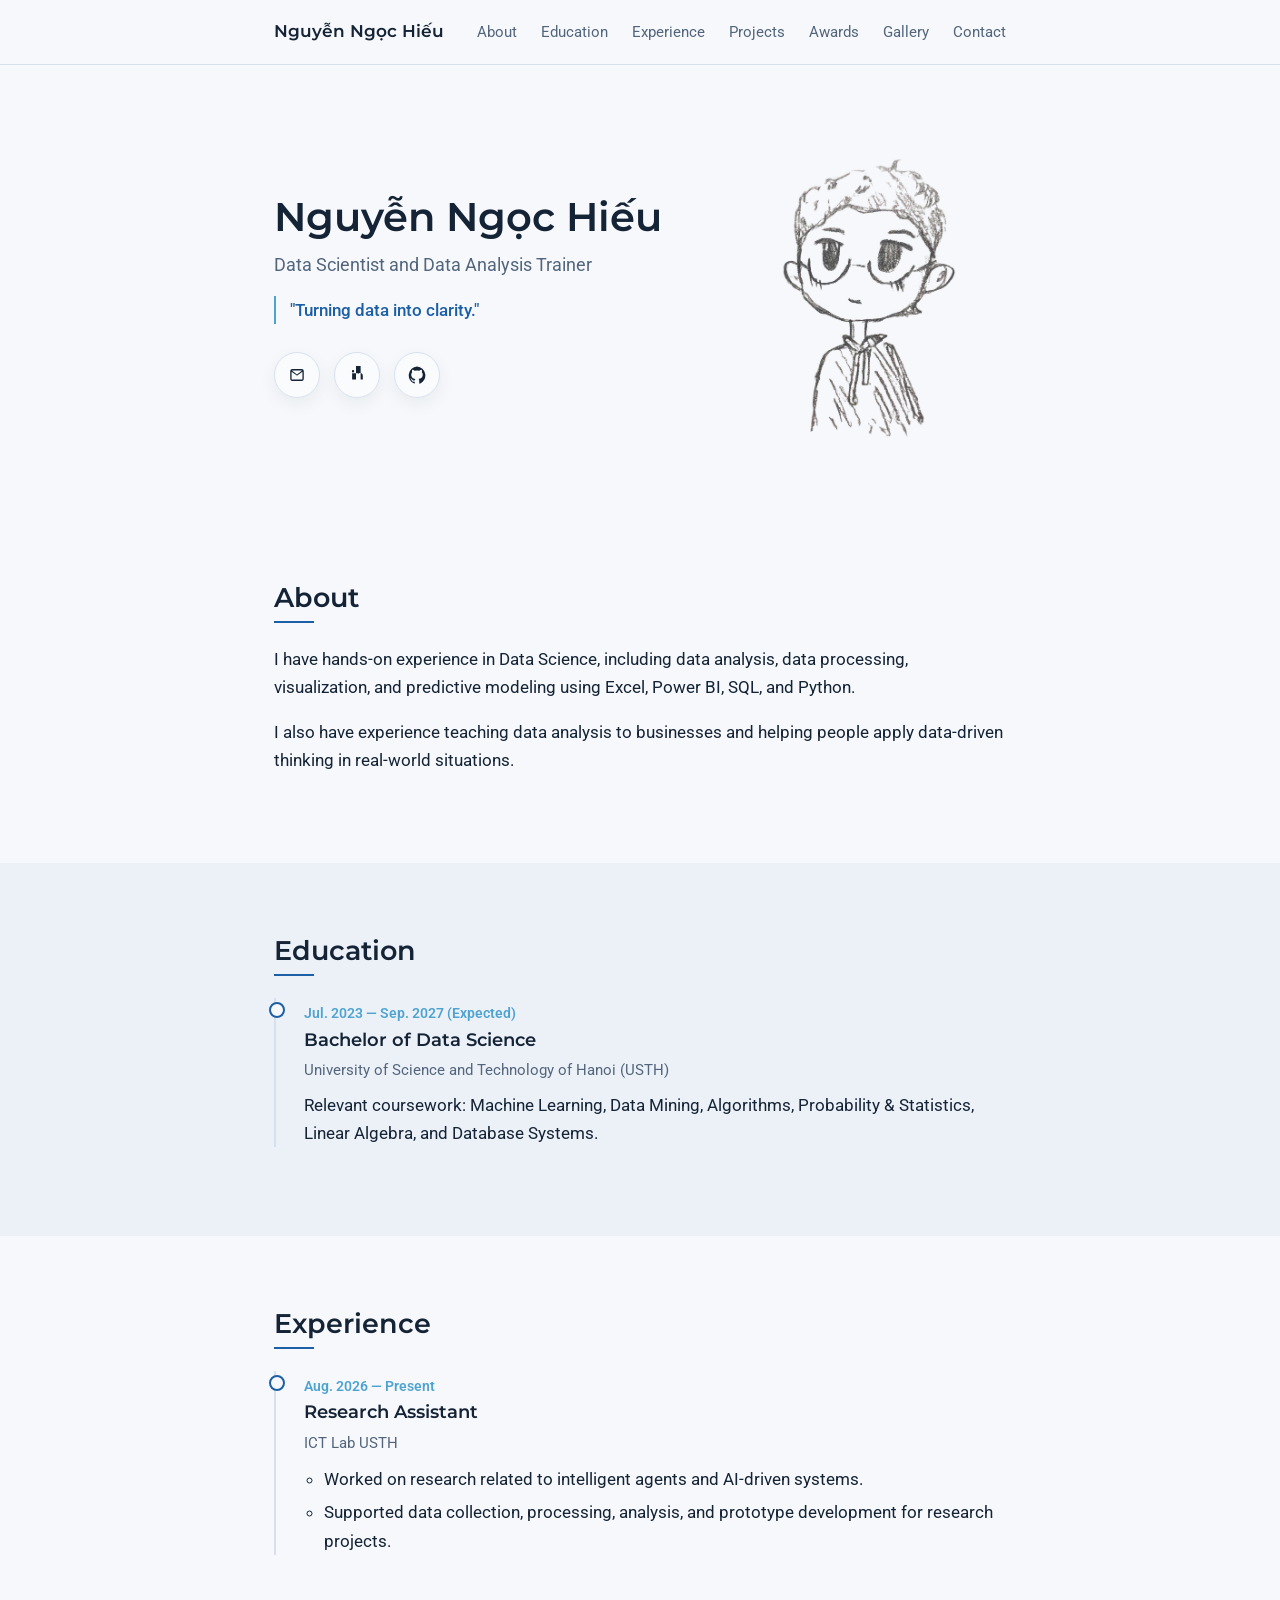
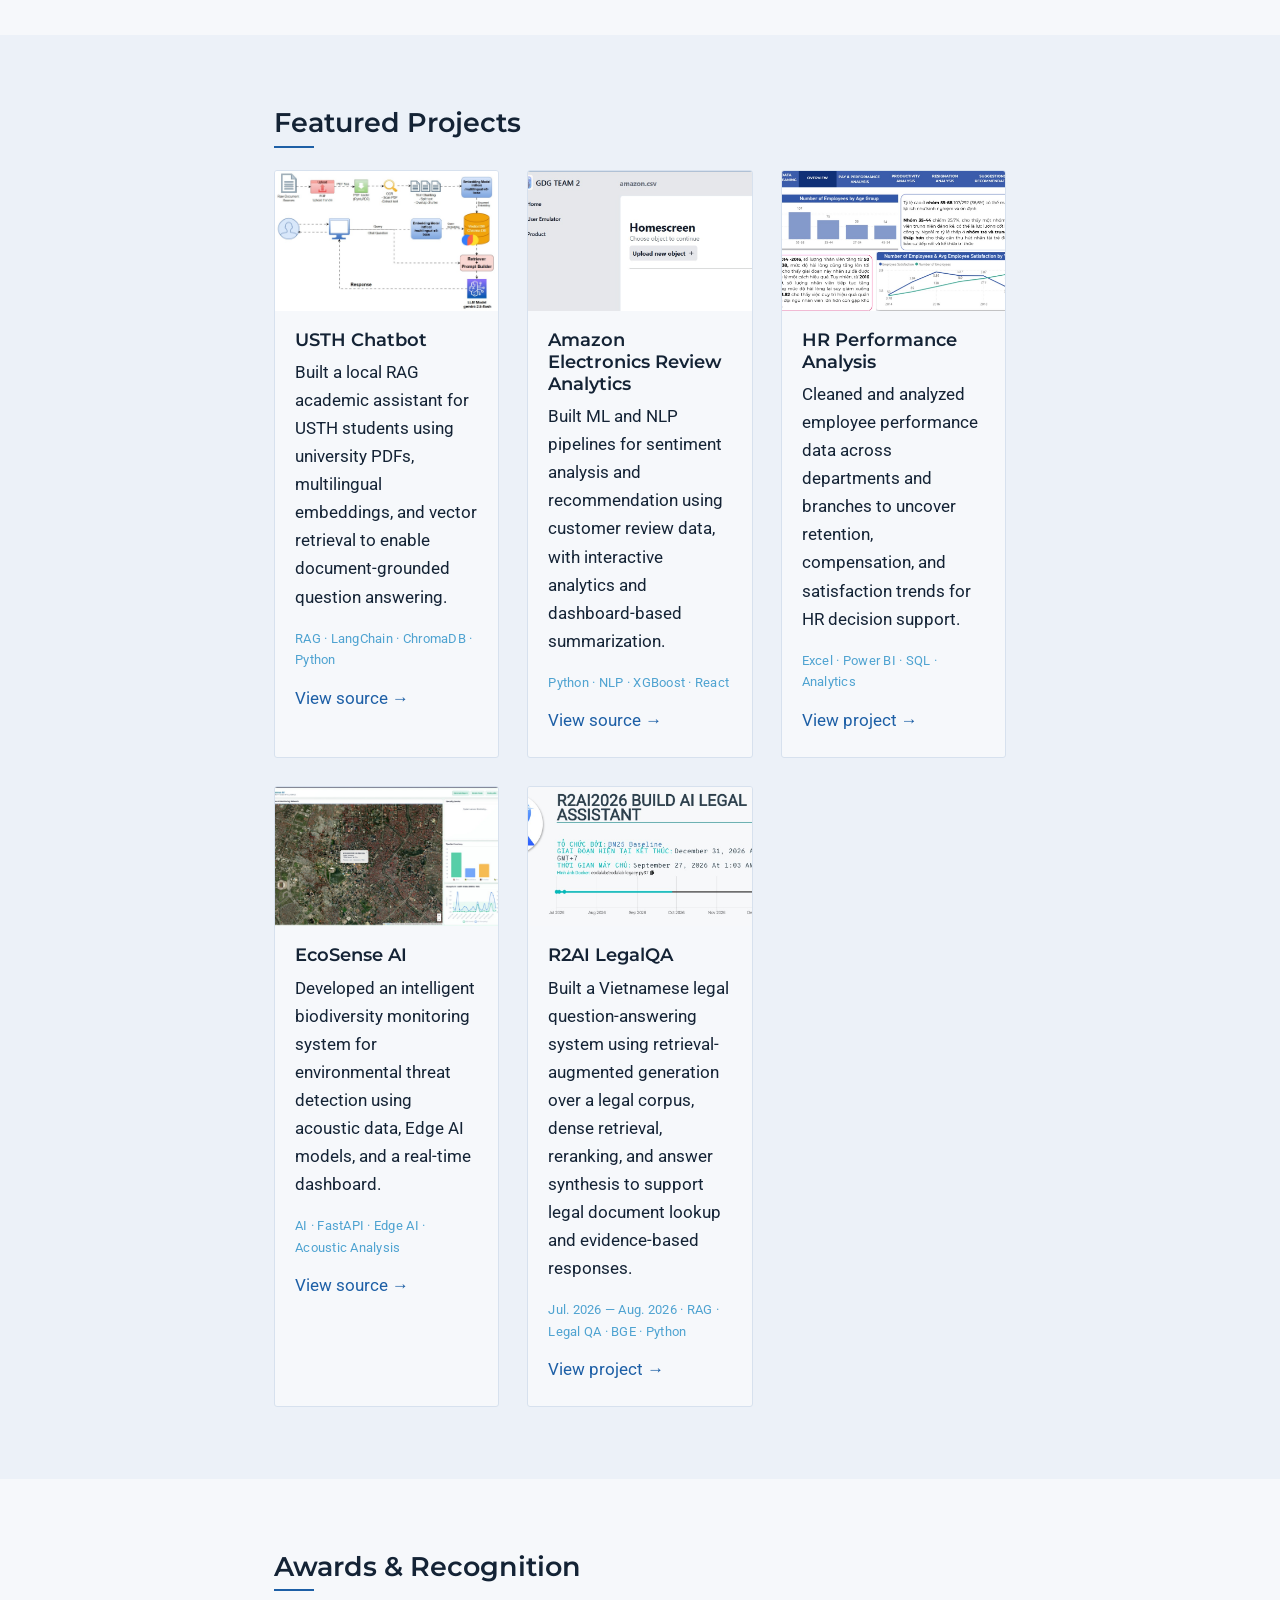
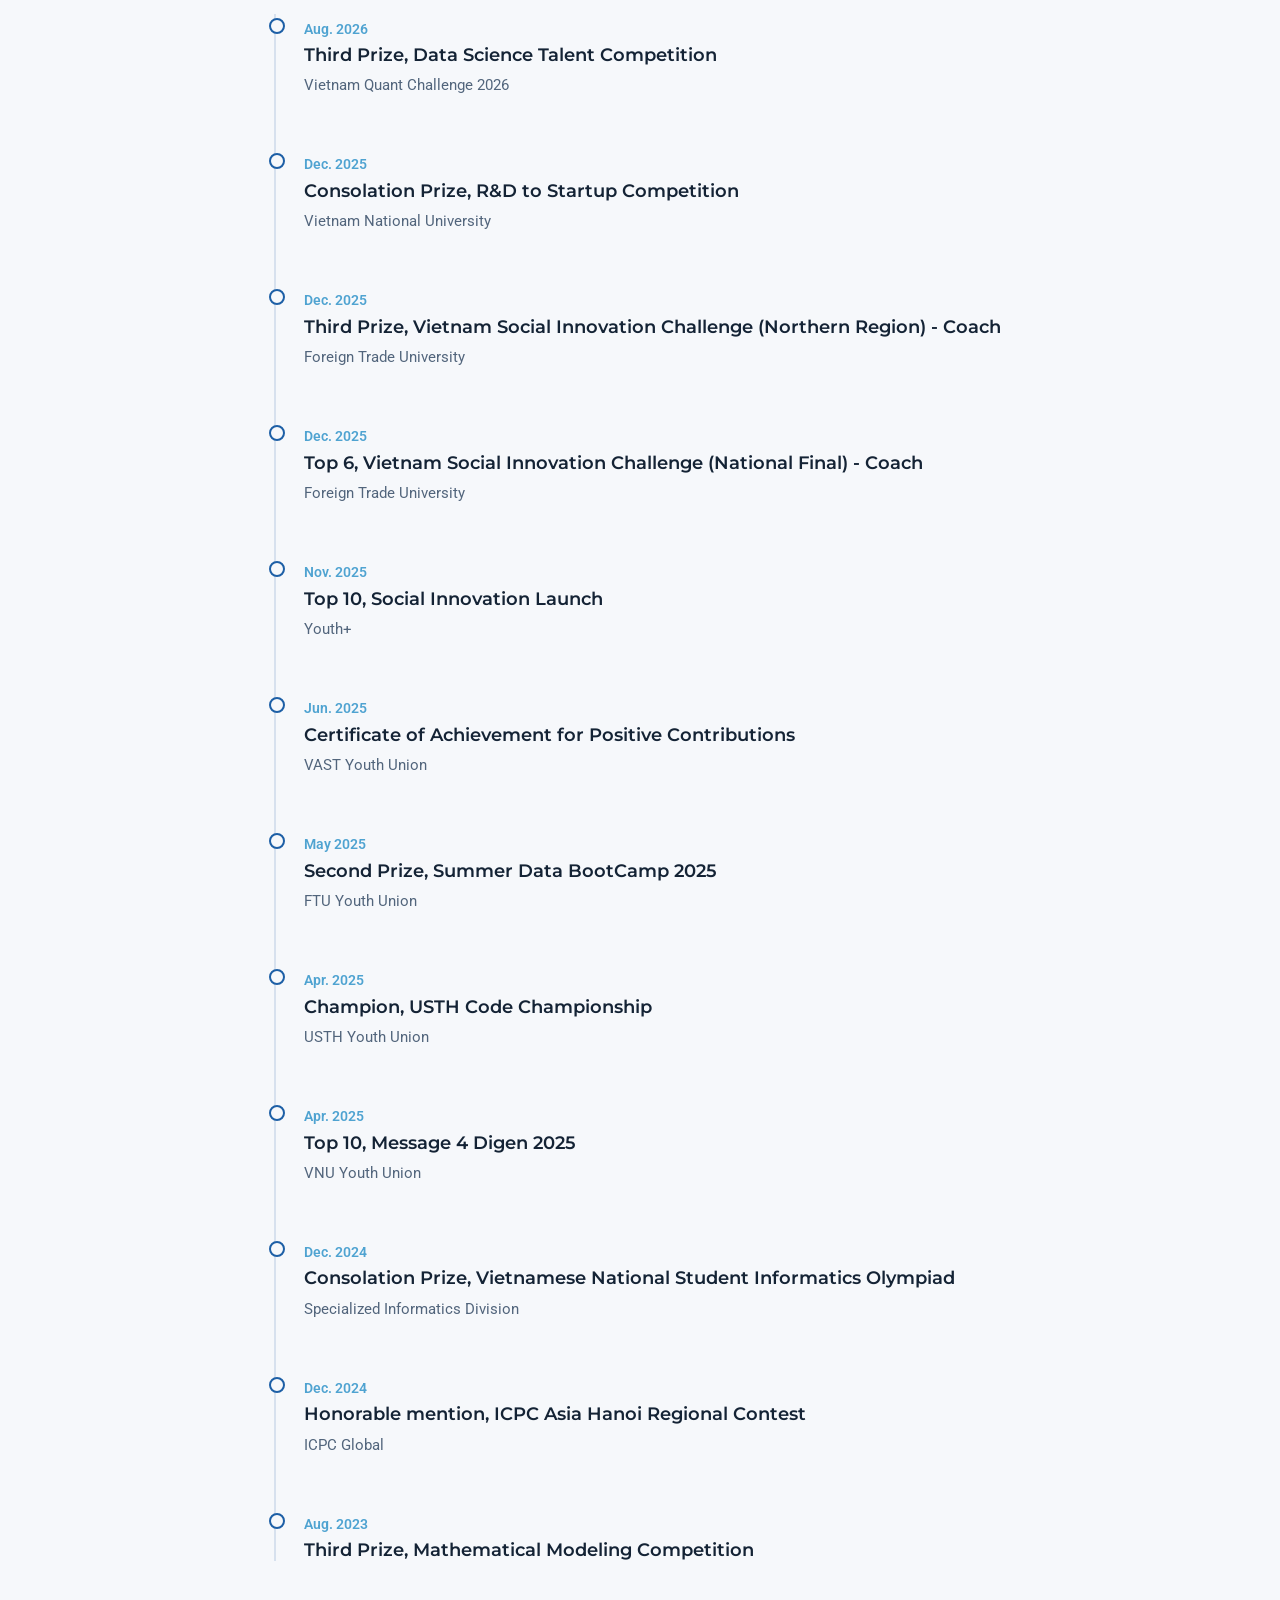
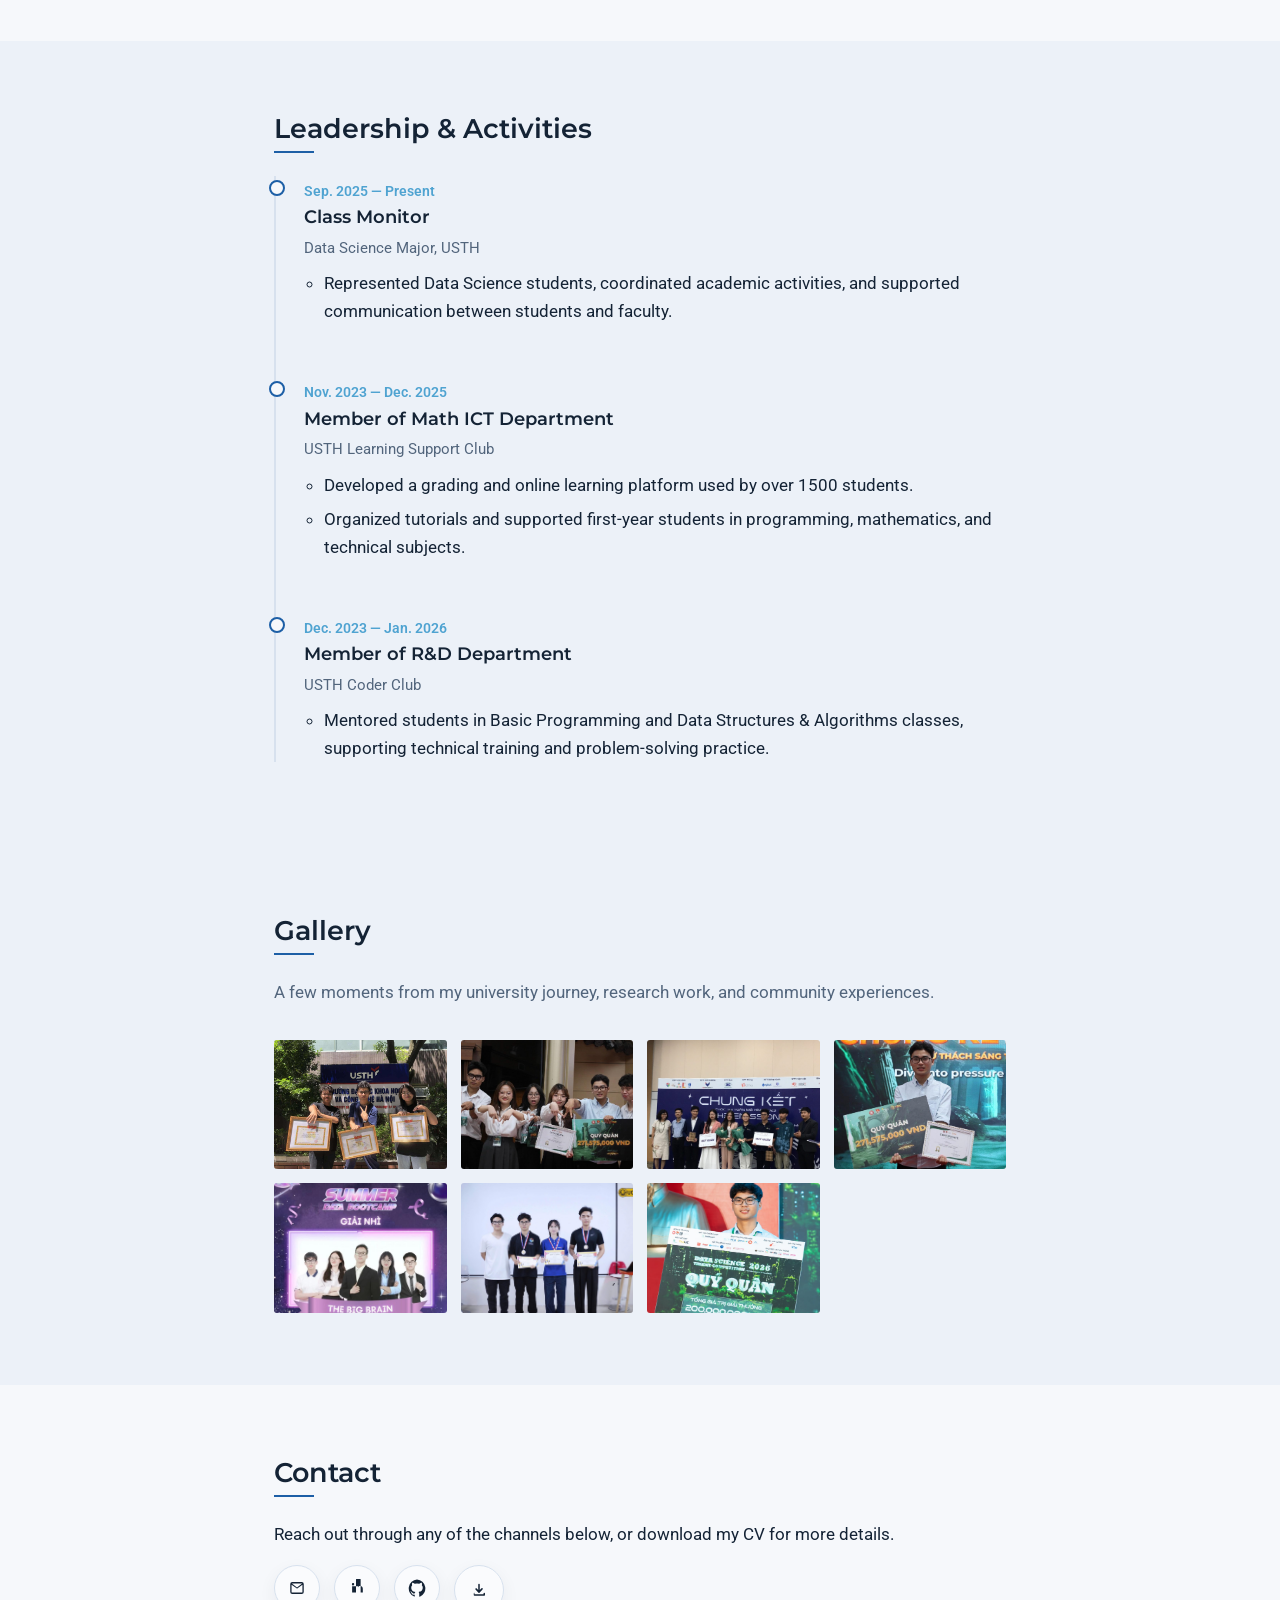
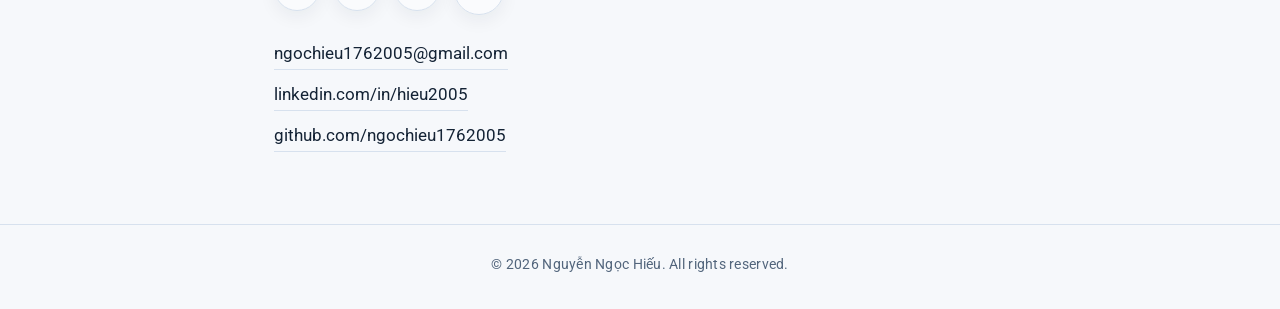
==== commit bb184a8e: "fix index.html" ====
--- a/index.html
+++ b/index.html
@@ -327,6 +327,7 @@
         <figure><img src="images/gallery/innovation-award.jpg" alt="Innovation award" loading="lazy"></figure>
         <figure><img src="images/gallery/summer-data-bootcamp.jpg" alt="Summer Data Bootcamp" loading="lazy"></figure>
         <figure><img src="images/gallery/certificate-team.jpg" alt="Certificate team" loading="lazy"></figure>
+        <figure><img src="images/gallery/4198db8a-7e71-4d9c-8ccc-367facc5ba20.jpg" alt="Data science talent" loading="lazy"></figure>
       </div>
     </div>
   </section>
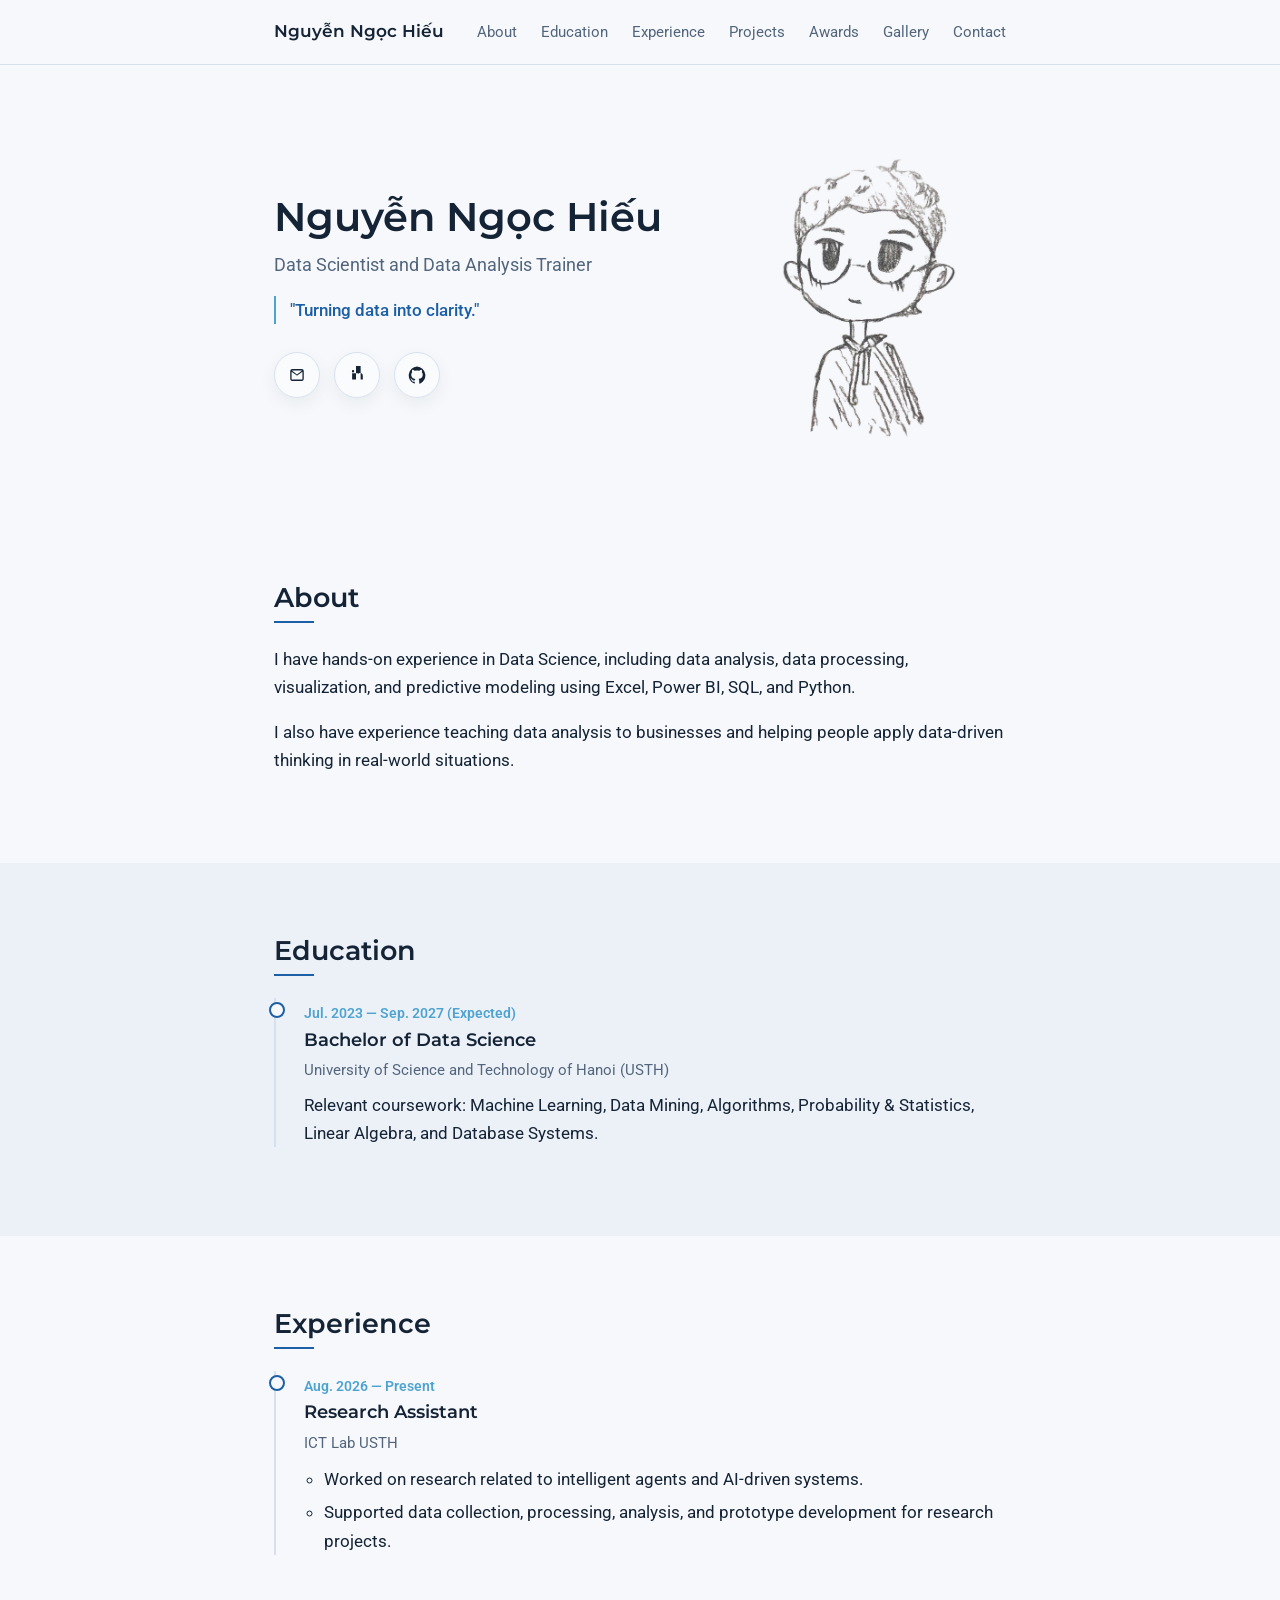
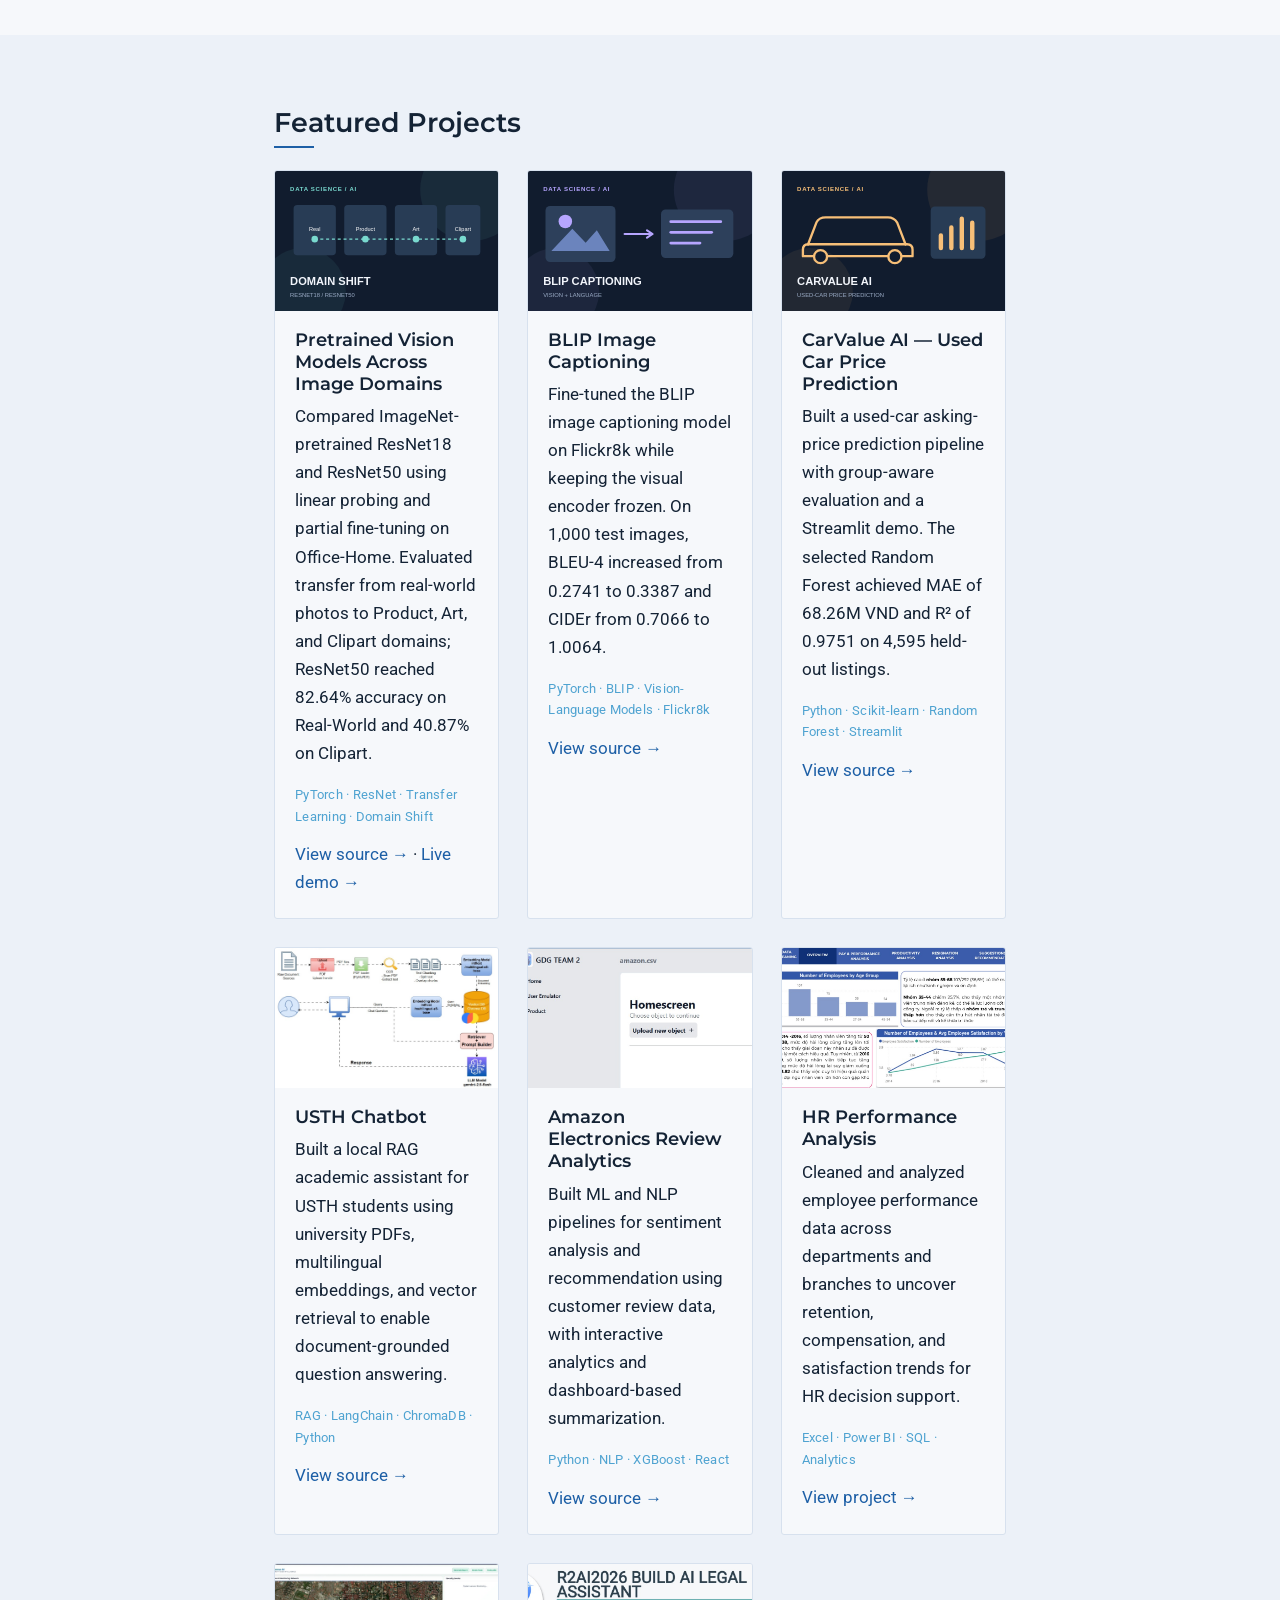
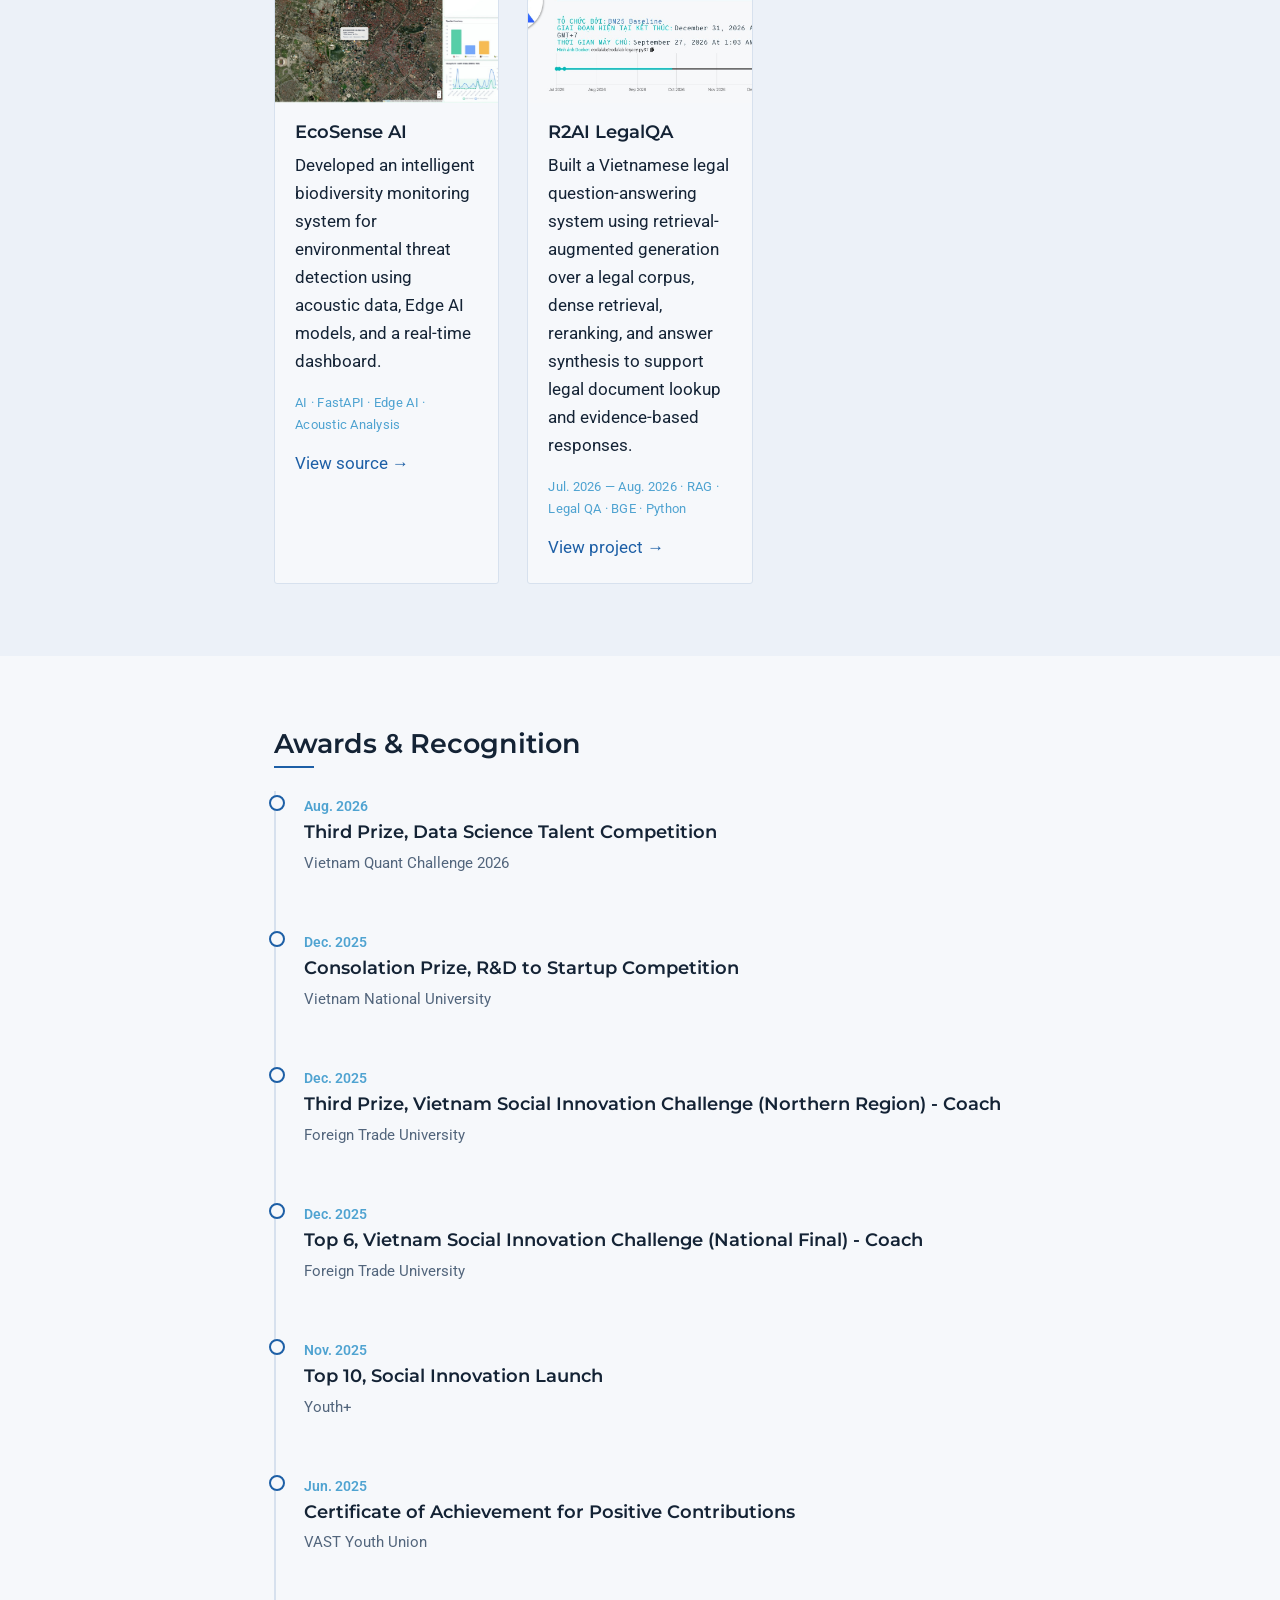
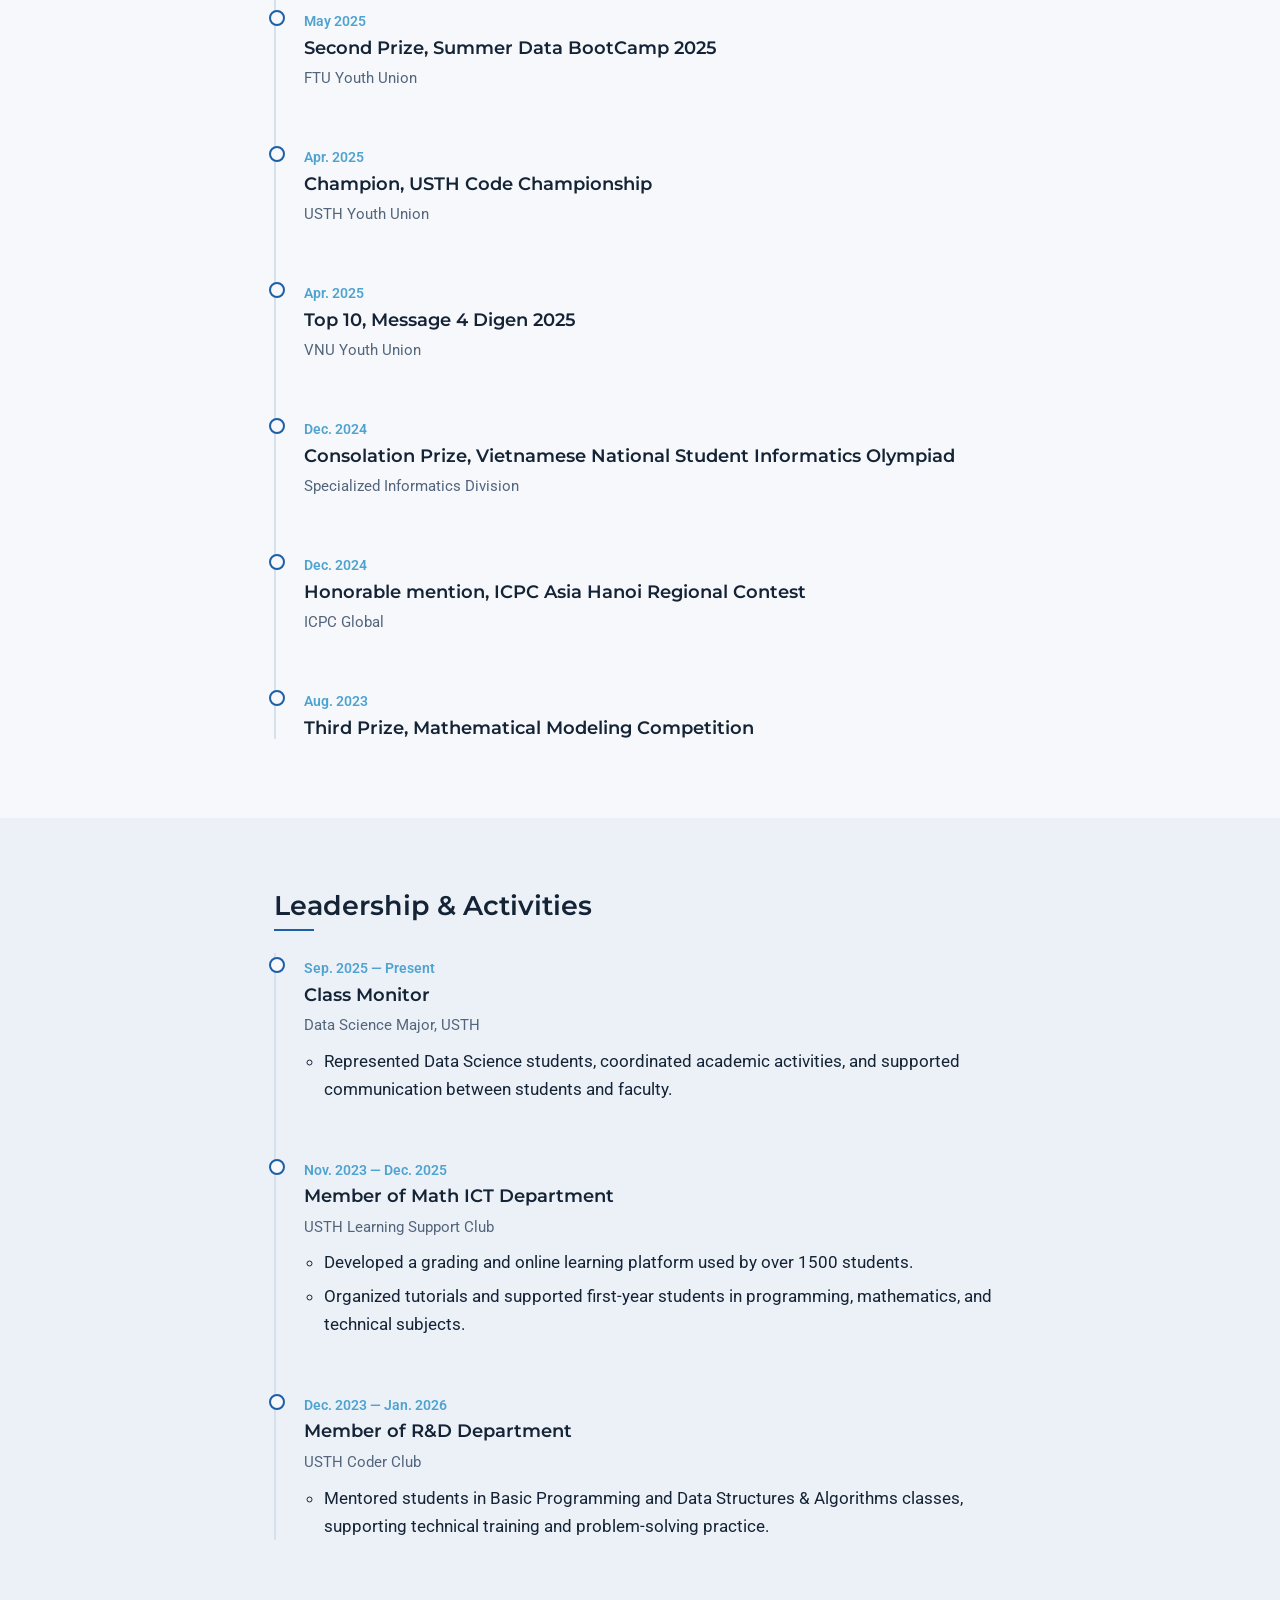
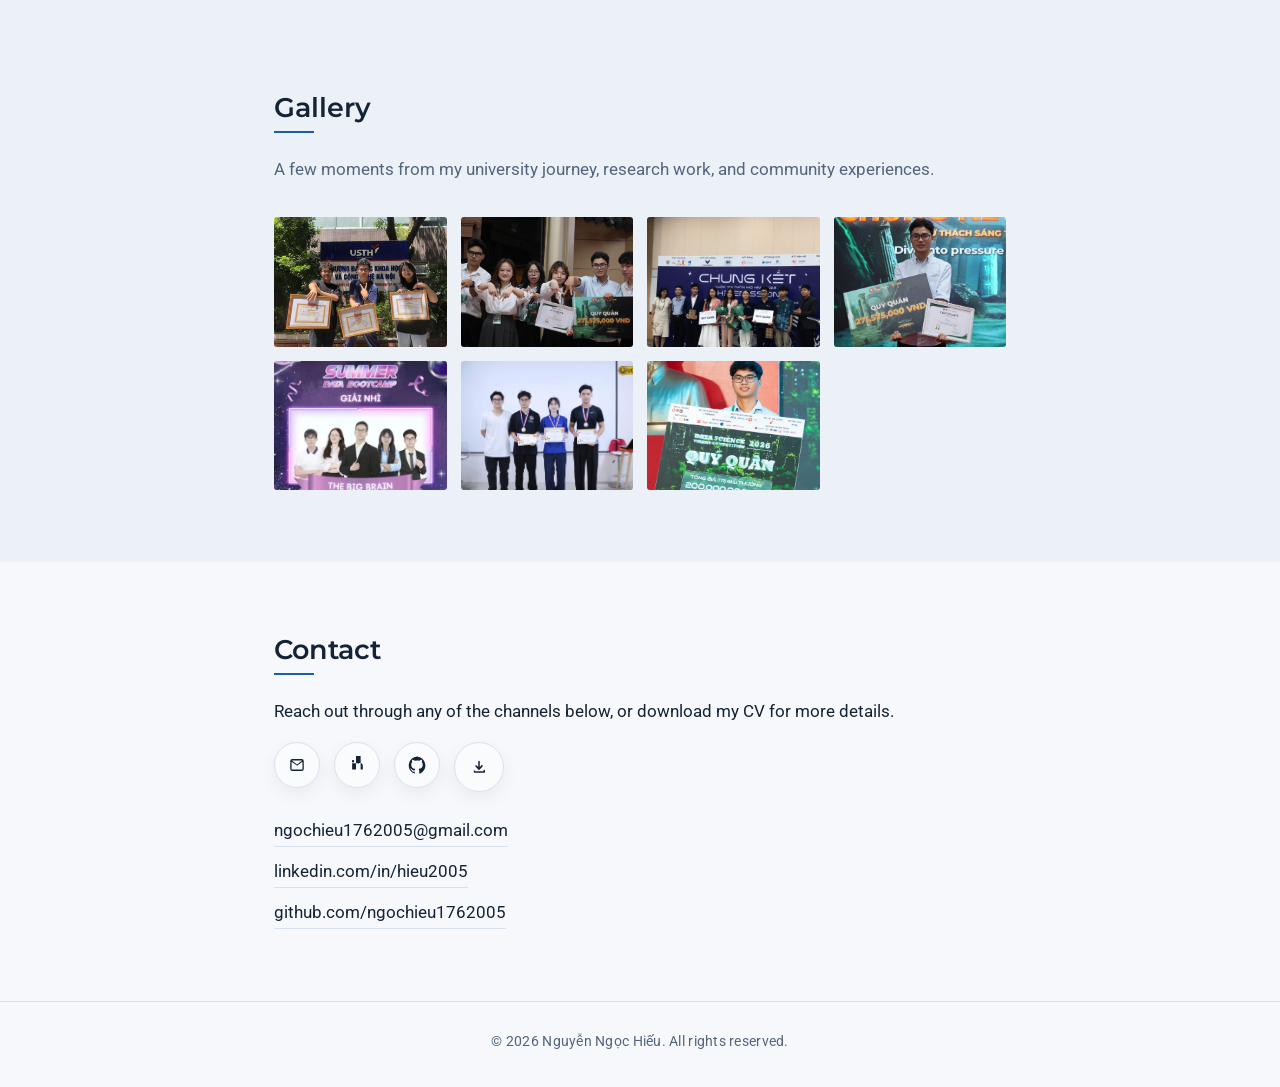
==== commit 5b5b0b4d: "update project" ====
--- a/index.html
+++ b/index.html
@@ -144,6 +144,37 @@
       <div class="projects-grid">
 
         <article class="project">
+          <img src="images/domain-shift.svg" alt="Pretrained Vision Models Across Image Domains illustration" loading="lazy">
+          <div class="project-body">
+            <h3>Pretrained Vision Models Across Image Domains</h3>
+            <p>Compared ImageNet-pretrained ResNet18 and ResNet50 using linear probing and partial fine-tuning on Office-Home. Evaluated transfer from real-world photos to Product, Art, and Clipart domains; ResNet50 reached 82.64% accuracy on Real-World and 40.87% on Clipart.</p>
+            <p class="tags">PyTorch · ResNet · Transfer Learning · Domain Shift</p>
+            <a href="https://github.com/ngochieu1762005/pretrained-vision-domain-shift" target="_blank" rel="noopener noreferrer">View source →</a> <span aria-hidden="true">·</span> <a href="https://pretrained-vision-domain-shift.streamlit.app/" target="_blank" rel="noopener noreferrer">Live demo →</a>
+          </div>
+        </article>
+
+        <article class="project">
+          <img src="images/blip-captioning.svg" alt="BLIP Image Captioning illustration" loading="lazy">
+          <div class="project-body">
+            <h3>BLIP Image Captioning</h3>
+            <p>Fine-tuned the BLIP image captioning model on Flickr8k while keeping the visual encoder frozen. On 1,000 test images, BLEU-4 increased from 0.2741 to 0.3387 and CIDEr from 0.7066 to 1.0064.</p>
+            <p class="tags">PyTorch · BLIP · Vision-Language Models · Flickr8k</p>
+            <a href="https://github.com/ngochieu1762005/blip-image-captioning" target="_blank" rel="noopener noreferrer">View source →</a>
+          </div>
+        </article>
+
+        <article class="project">
+          <img src="images/carvalue-ai.svg" alt="CarValue AI — Used Car Price Prediction illustration" loading="lazy">
+          <div class="project-body">
+            <h3>CarValue AI — Used Car Price Prediction</h3>
+            <p>Built a used-car asking-price prediction pipeline with group-aware evaluation and a Streamlit demo. The selected Random Forest achieved MAE of 68.26M VND and R² of 0.9751 on 4,595 held-out listings.</p>
+            <p class="tags">Python · Scikit-learn · Random Forest · Streamlit</p>
+            <a href="https://github.com/ngochieu1762005/CarValue-AI" target="_blank" rel="noopener noreferrer">View source →</a>
+          </div>
+        </article>
+
+
+        <article class="project">
           <img src="images/project1.jpg" alt="USTH Chatbot project preview">
           <div class="project-body">
             <h3>USTH Chatbot</h3>
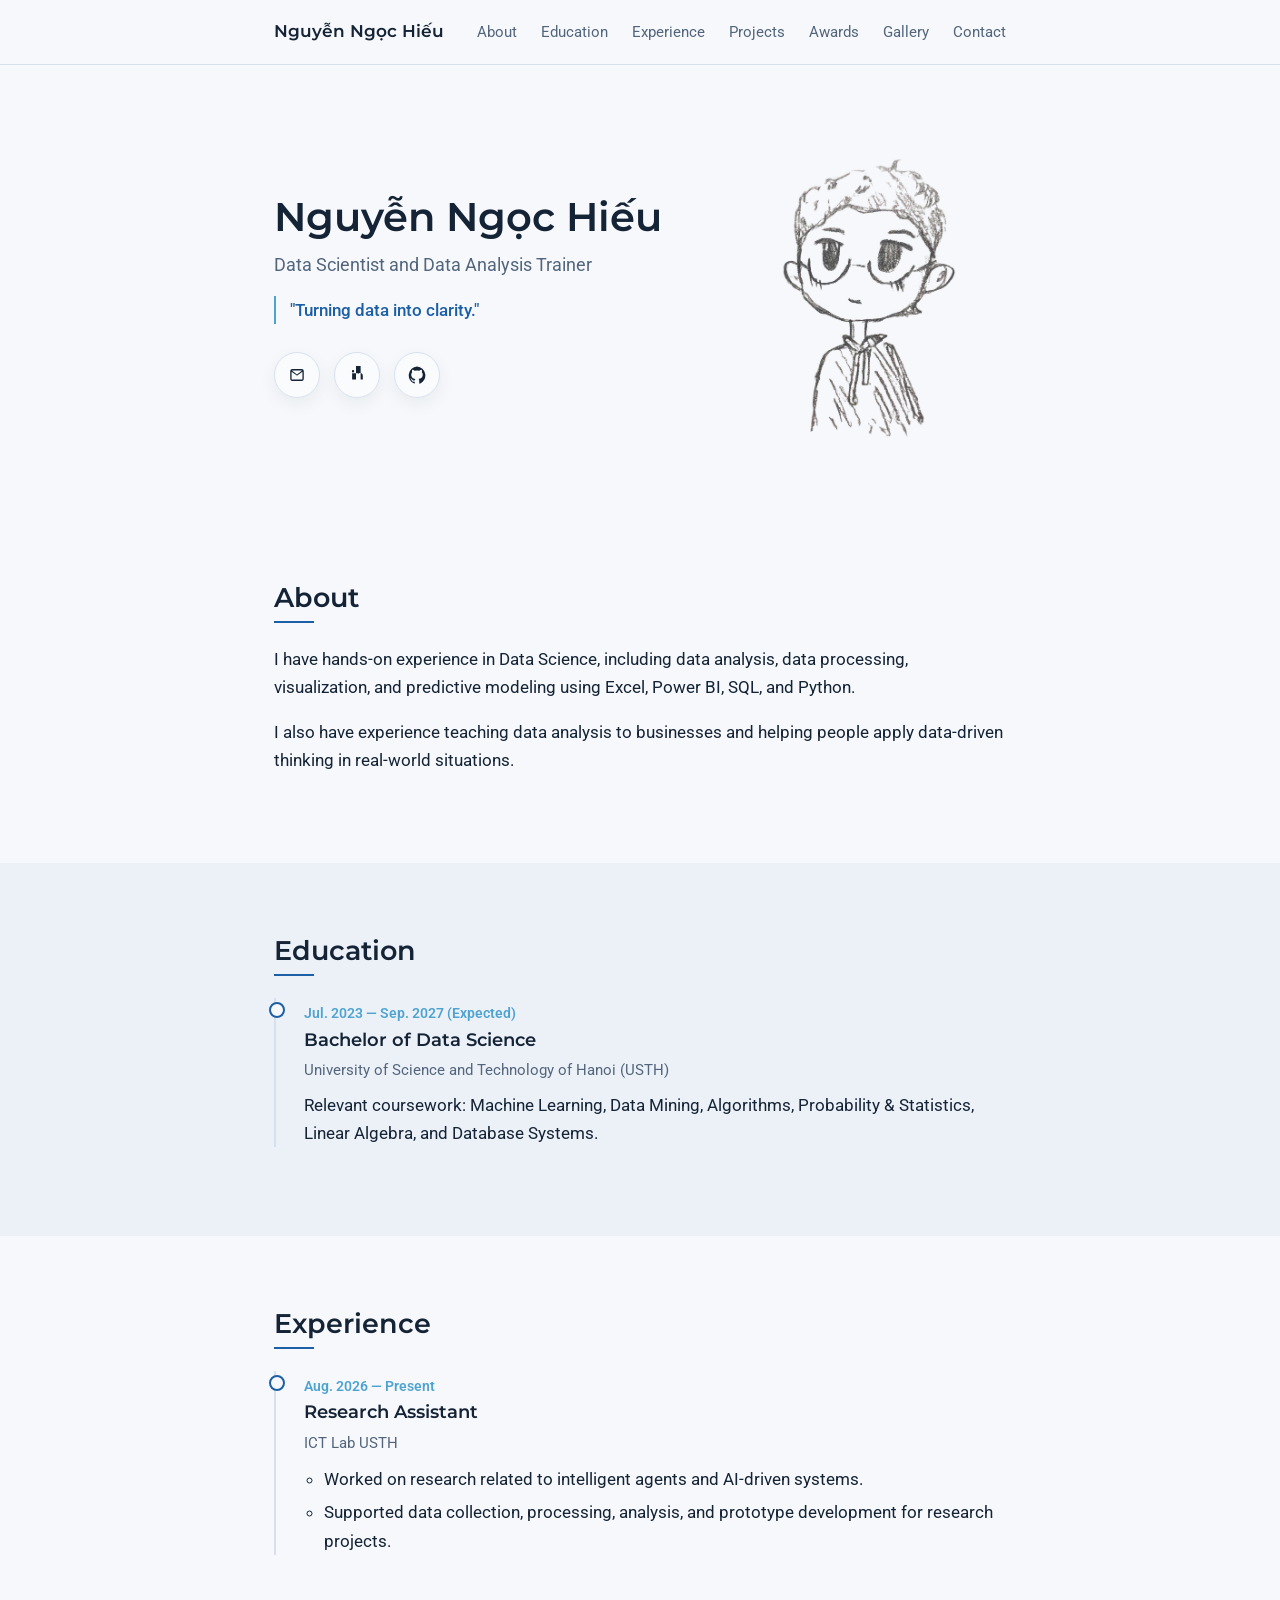
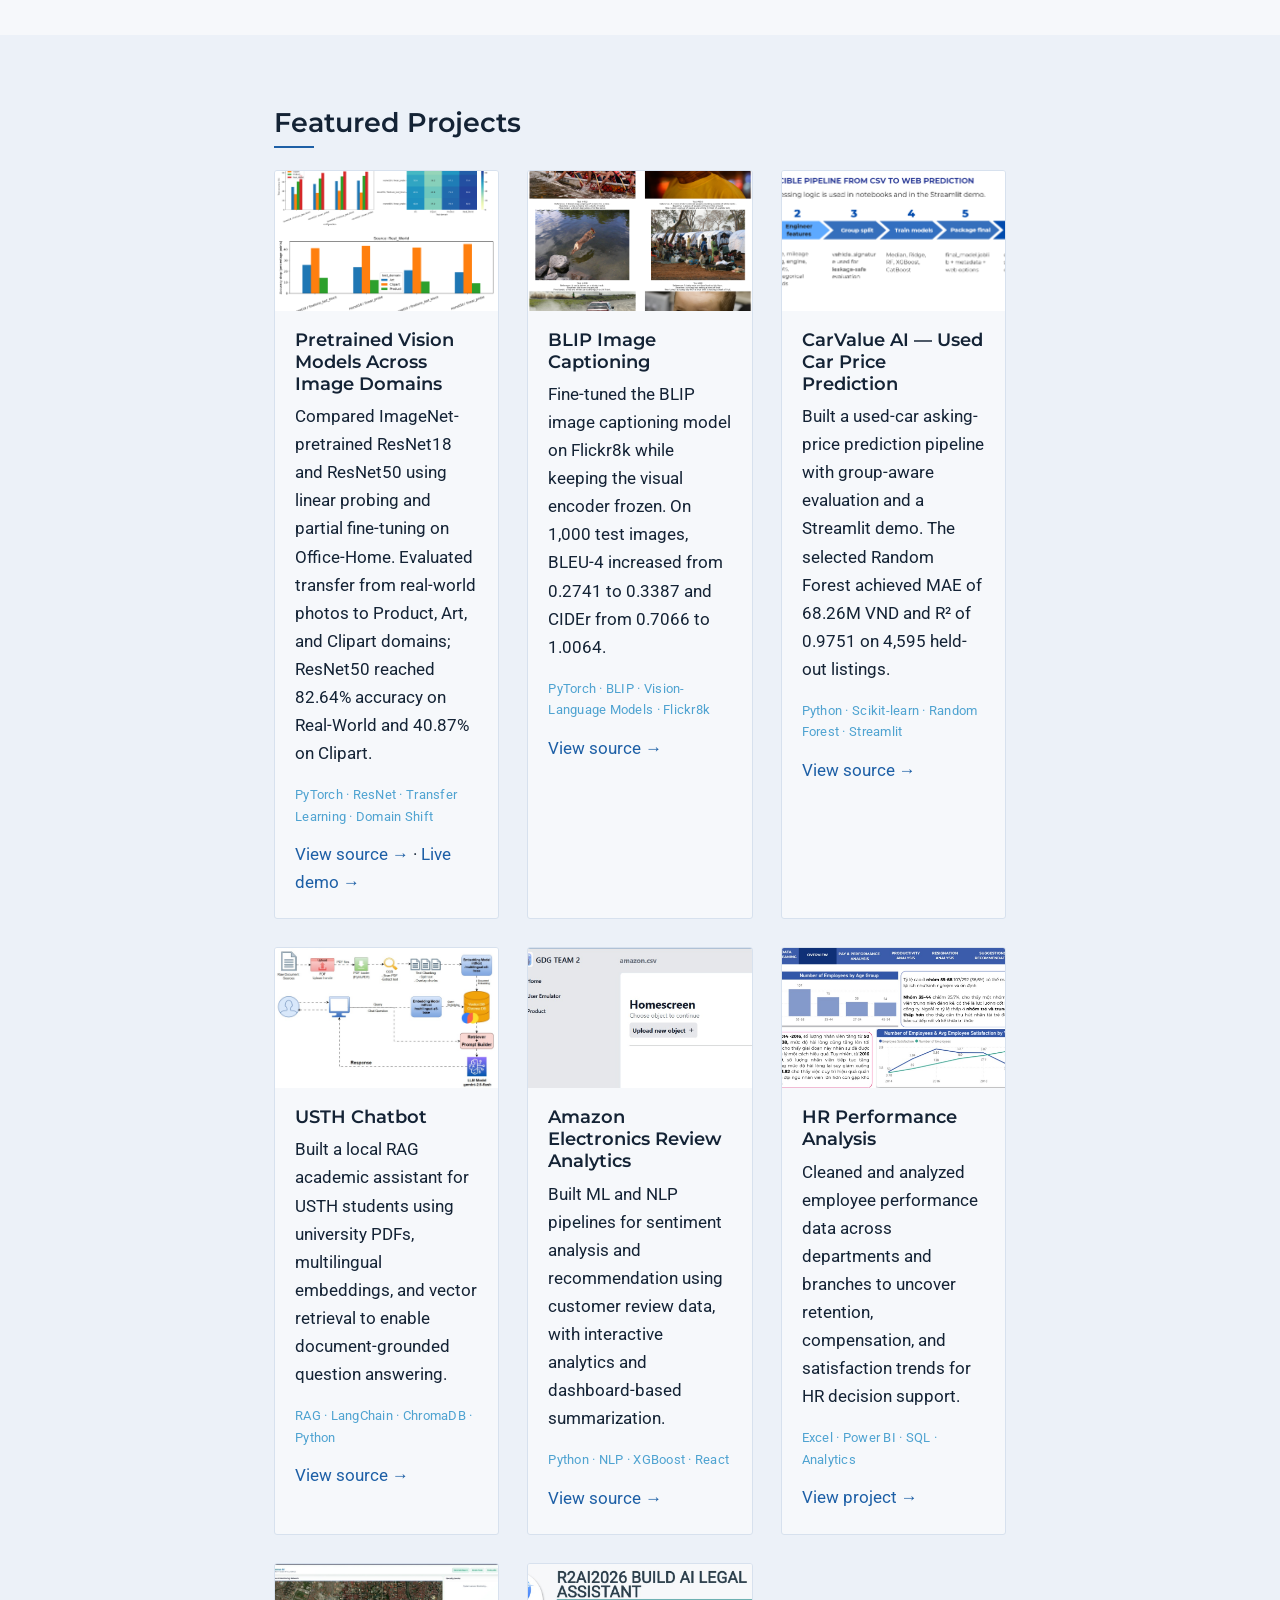
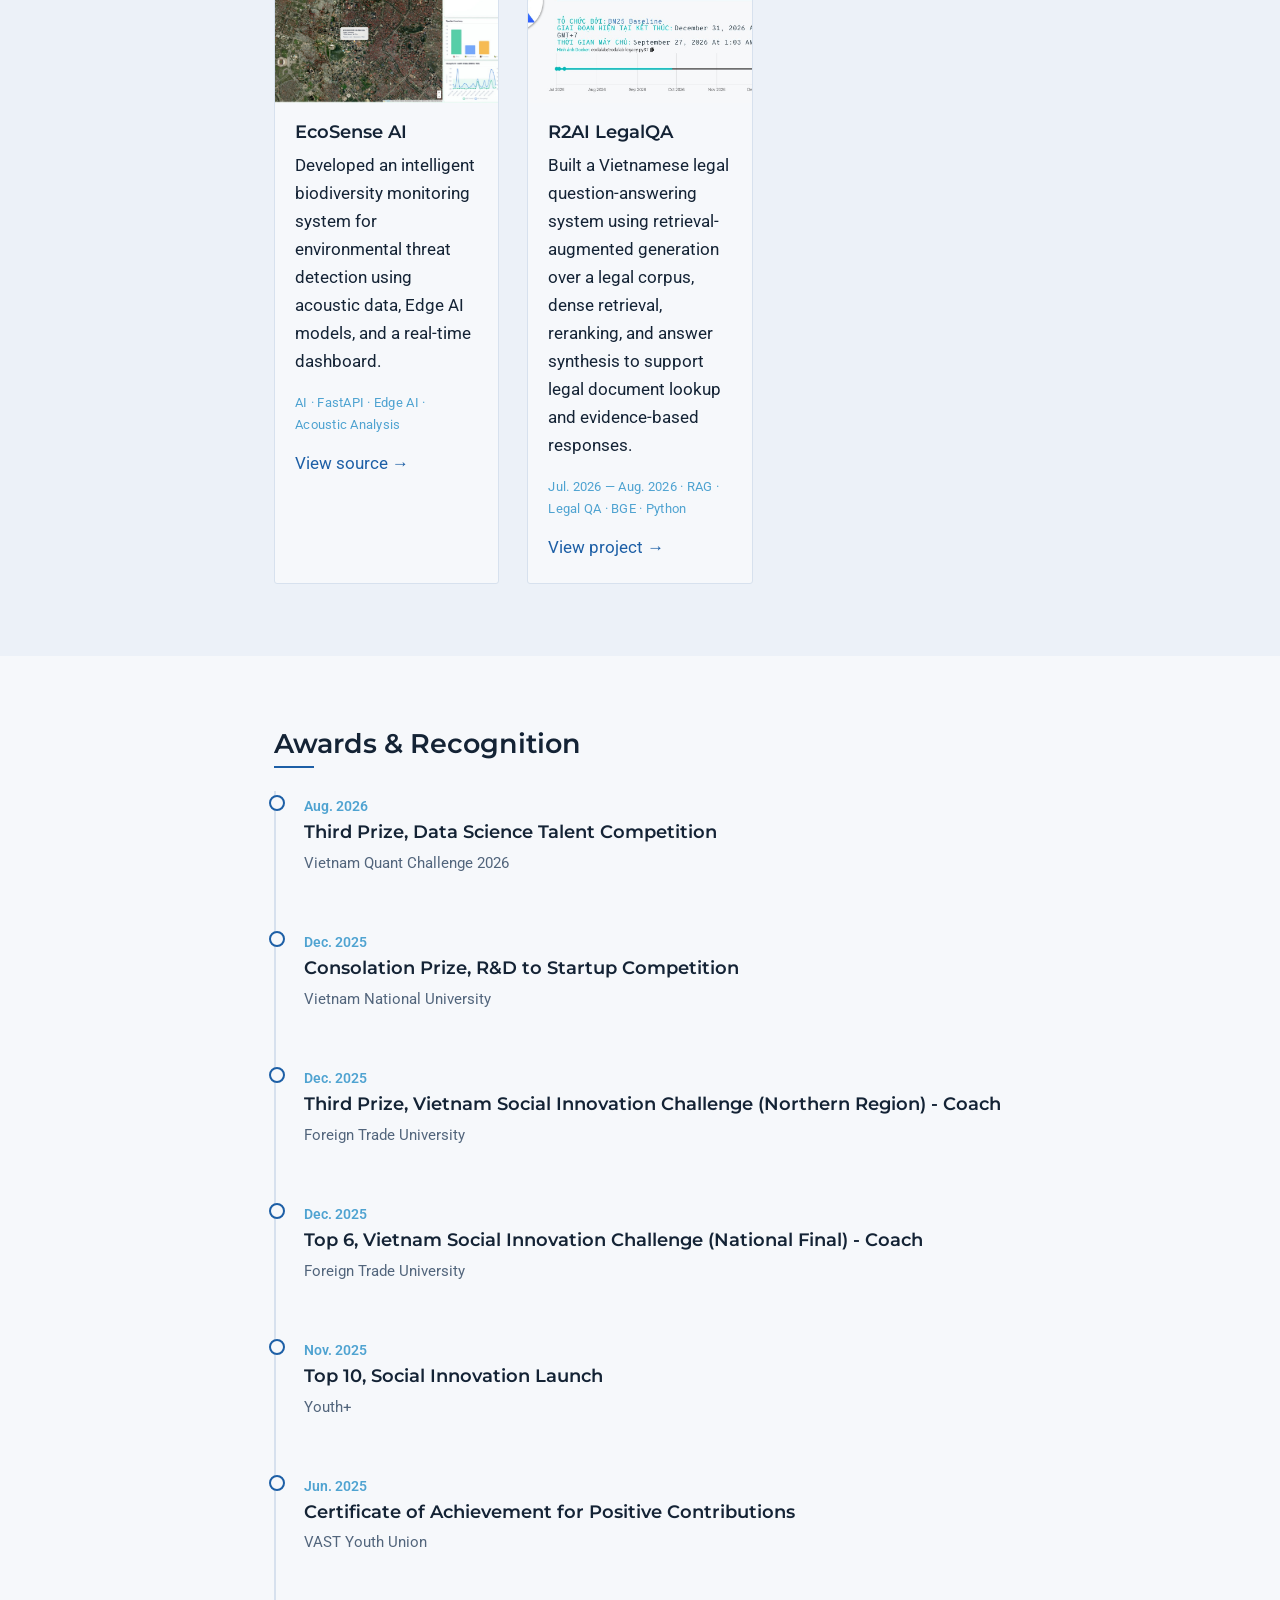
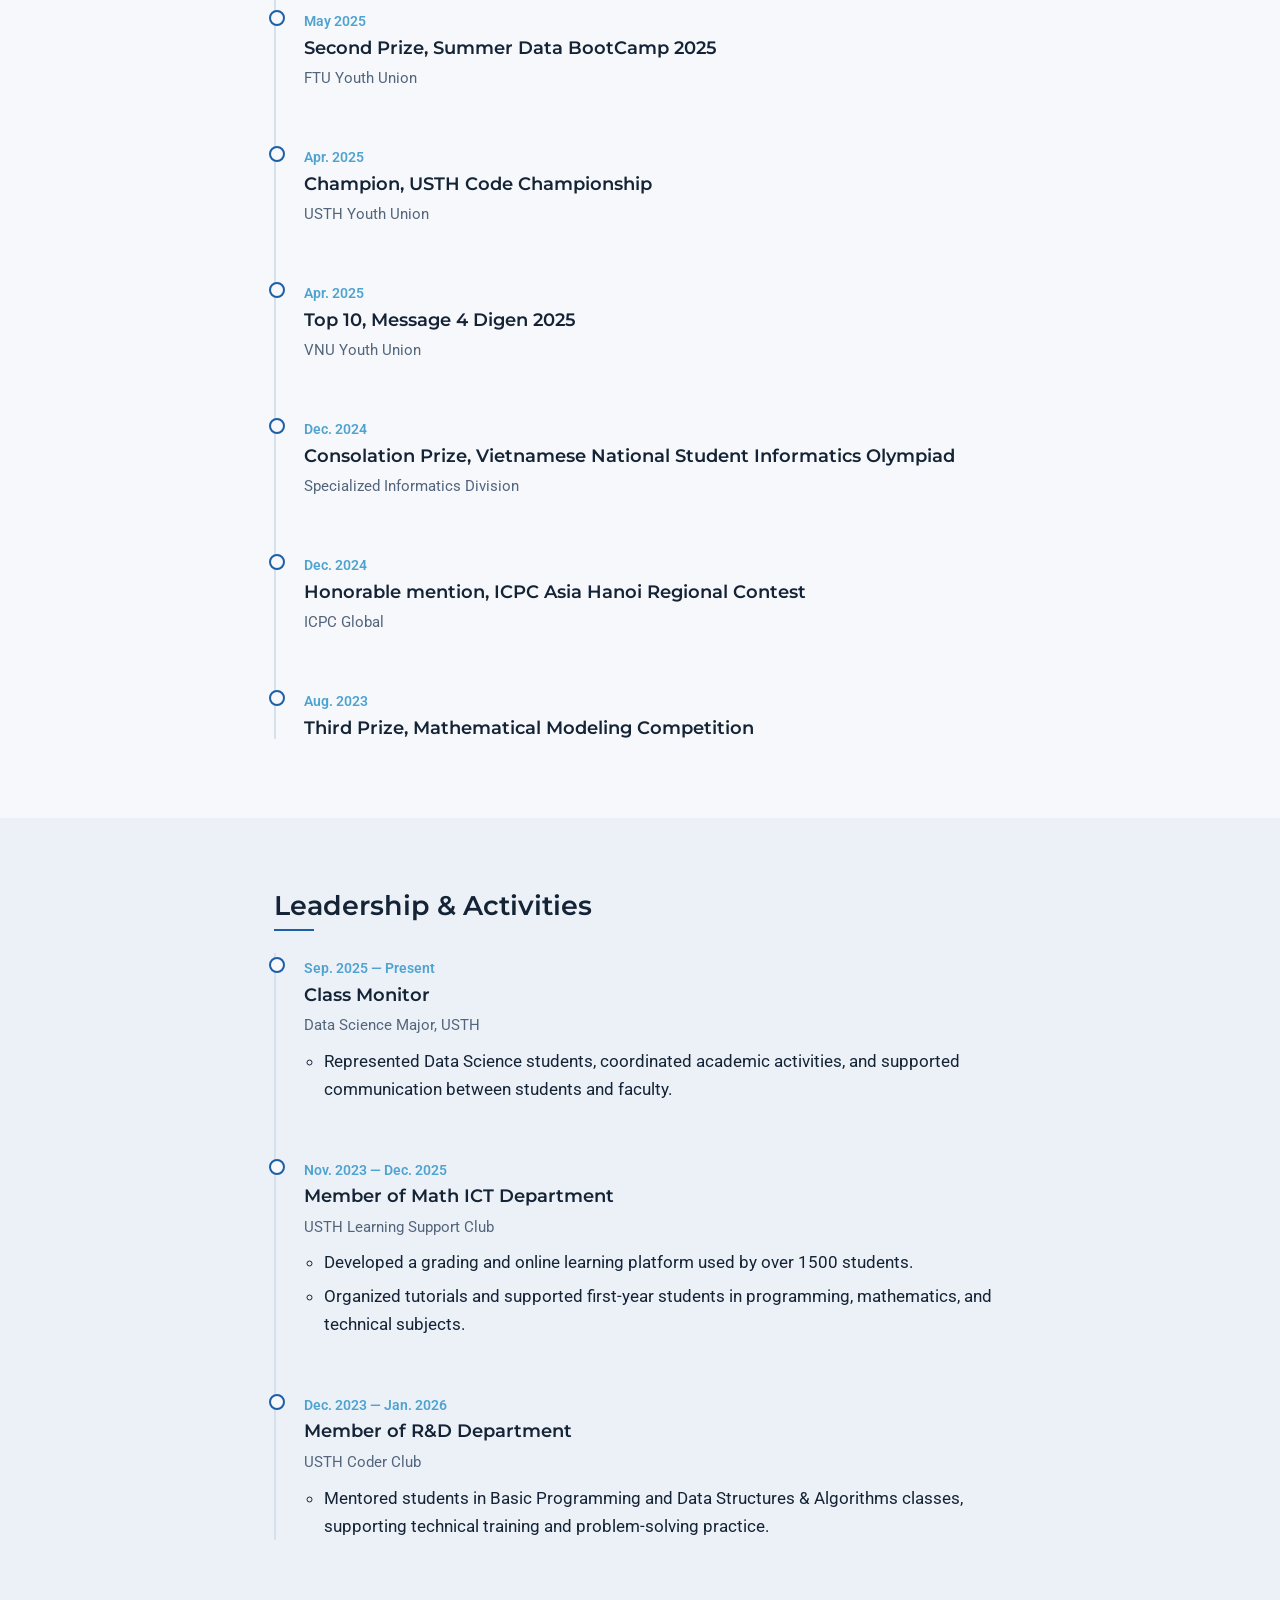
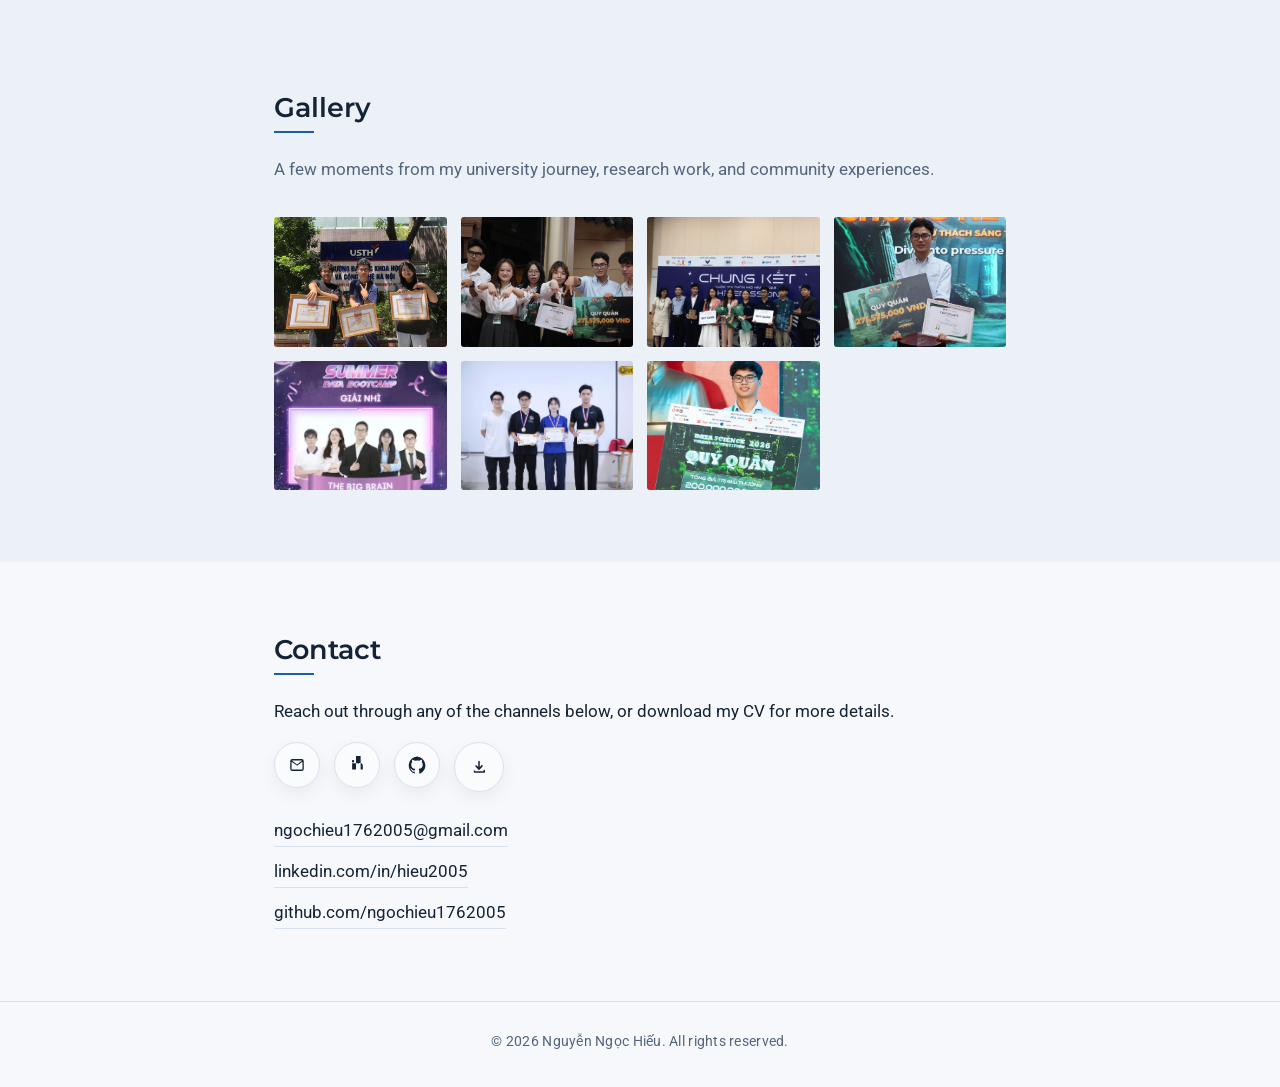
==== commit fa6fb4b7: "change image for project" ====
--- a/index.html
+++ b/index.html
@@ -144,7 +144,7 @@
       <div class="projects-grid">
 
         <article class="project">
-          <img src="images/domain-shift.svg" alt="Pretrained Vision Models Across Image Domains illustration" loading="lazy">
+          <img src="images/domain-shift.png" alt="Pretrained Vision Models Across Image Domains illustration" loading="lazy">
           <div class="project-body">
             <h3>Pretrained Vision Models Across Image Domains</h3>
             <p>Compared ImageNet-pretrained ResNet18 and ResNet50 using linear probing and partial fine-tuning on Office-Home. Evaluated transfer from real-world photos to Product, Art, and Clipart domains; ResNet50 reached 82.64% accuracy on Real-World and 40.87% on Clipart.</p>
@@ -154,7 +154,7 @@
         </article>
 
         <article class="project">
-          <img src="images/blip-captioning.svg" alt="BLIP Image Captioning illustration" loading="lazy">
+          <img src="images/blip-captioning.png" alt="BLIP Image Captioning illustration" loading="lazy">
           <div class="project-body">
             <h3>BLIP Image Captioning</h3>
             <p>Fine-tuned the BLIP image captioning model on Flickr8k while keeping the visual encoder frozen. On 1,000 test images, BLEU-4 increased from 0.2741 to 0.3387 and CIDEr from 0.7066 to 1.0064.</p>
@@ -164,7 +164,7 @@
         </article>
 
         <article class="project">
-          <img src="images/carvalue-ai.svg" alt="CarValue AI — Used Car Price Prediction illustration" loading="lazy">
+          <img src="images/carvalue-ai.png" alt="CarValue AI — Used Car Price Prediction illustration" loading="lazy">
           <div class="project-body">
             <h3>CarValue AI — Used Car Price Prediction</h3>
             <p>Built a used-car asking-price prediction pipeline with group-aware evaluation and a Streamlit demo. The selected Random Forest achieved MAE of 68.26M VND and R² of 0.9751 on 4,595 held-out listings.</p>
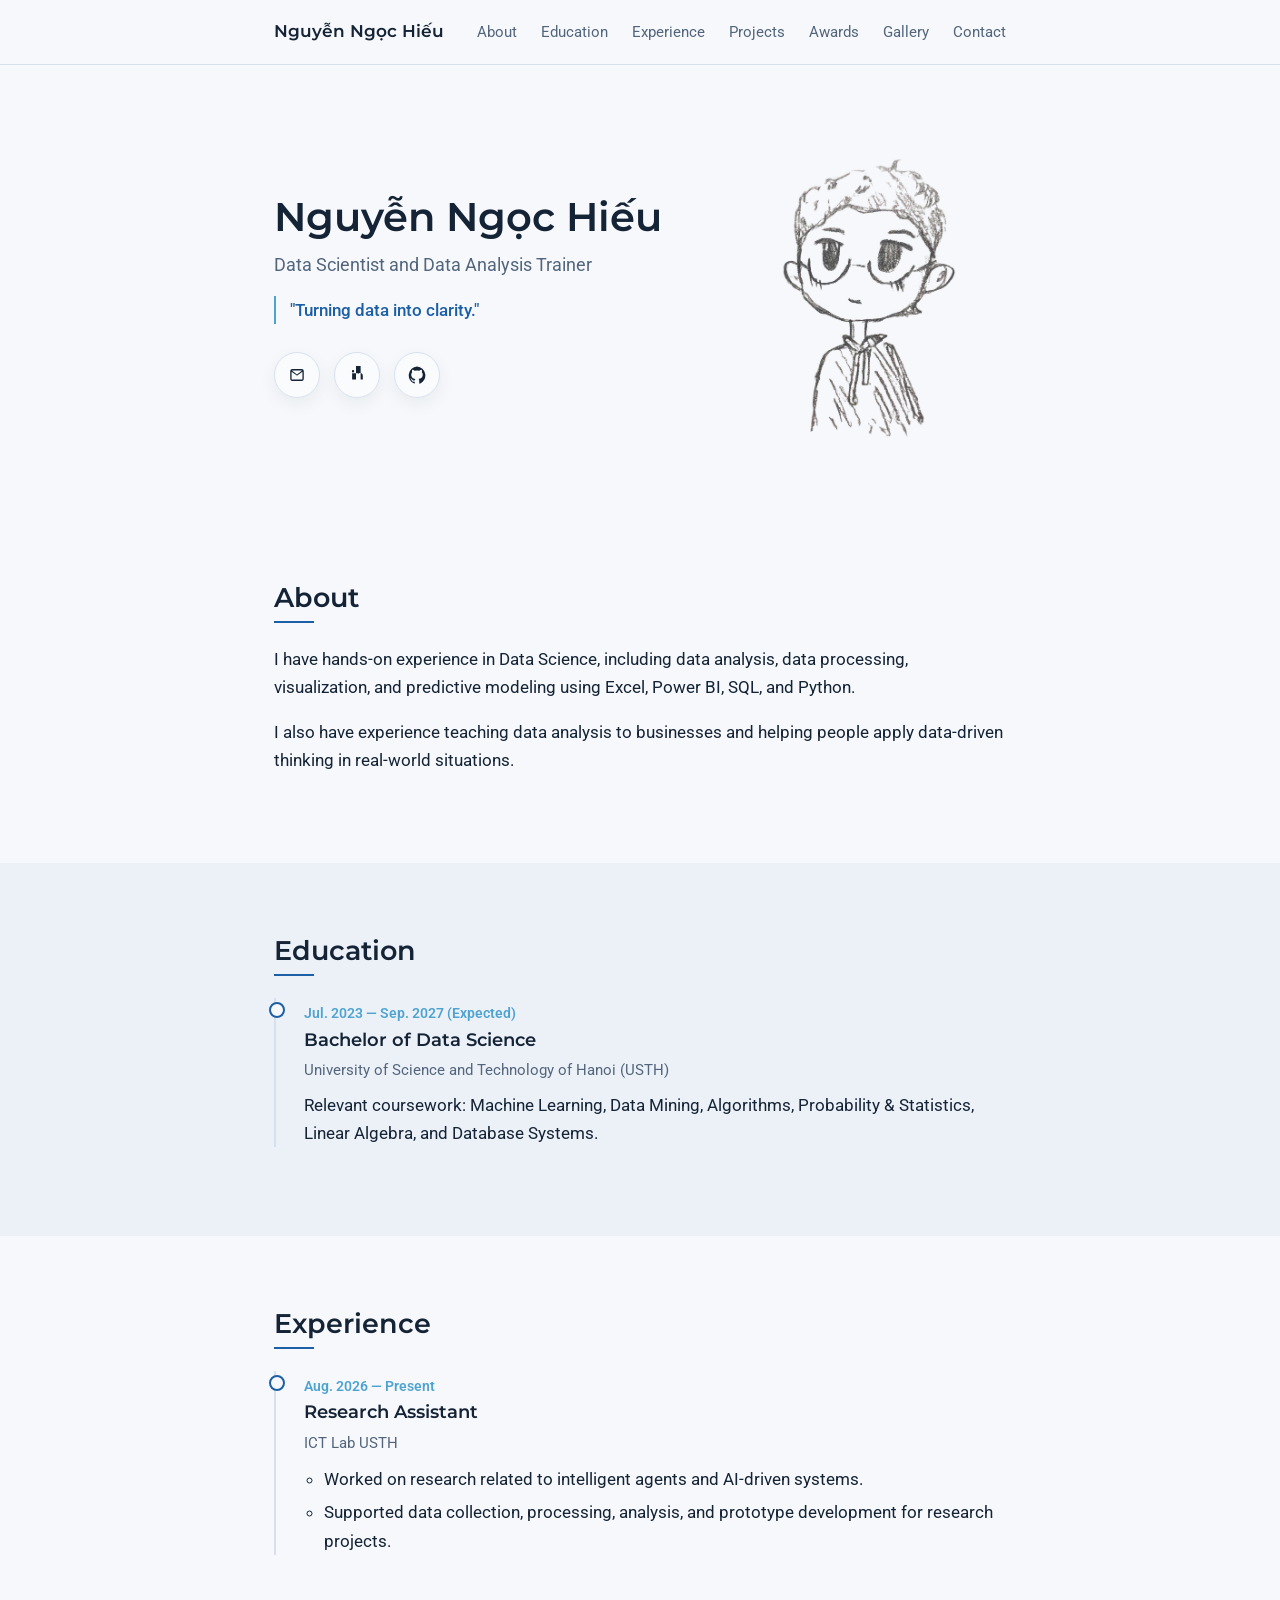
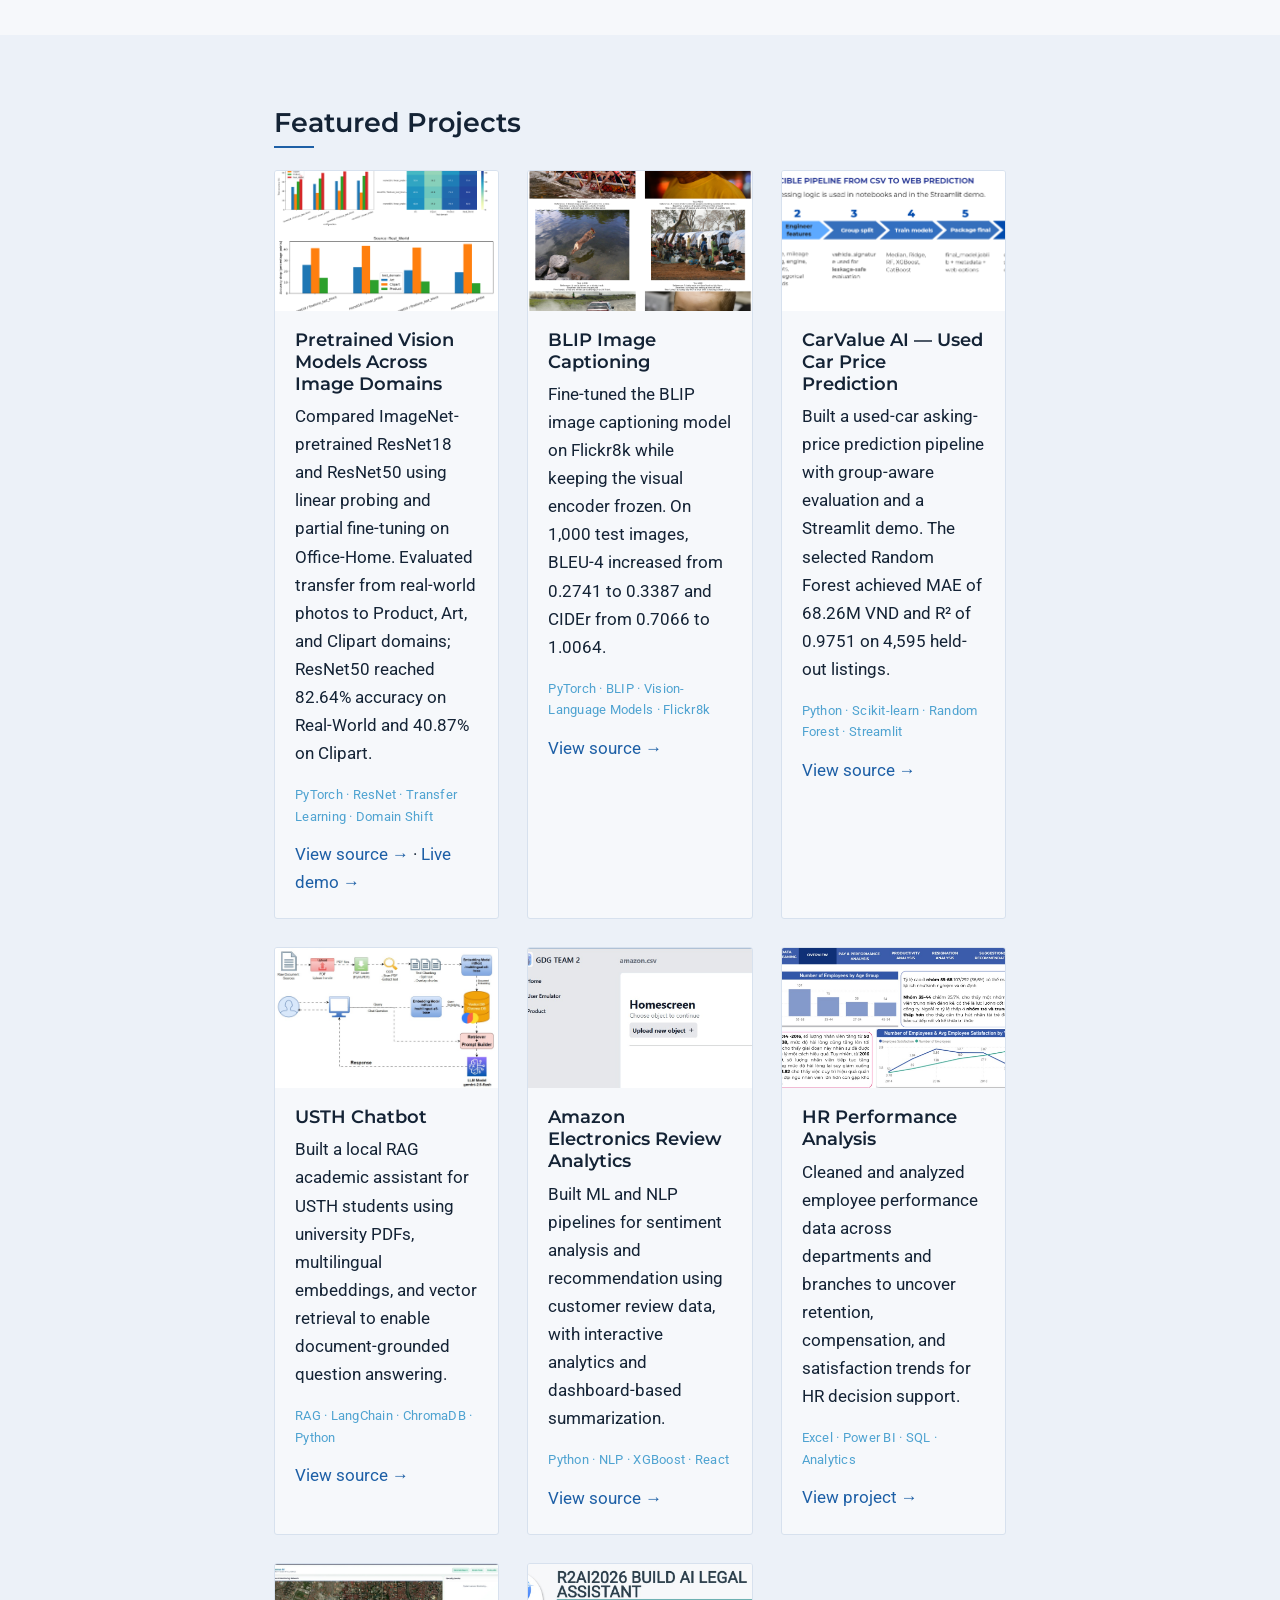
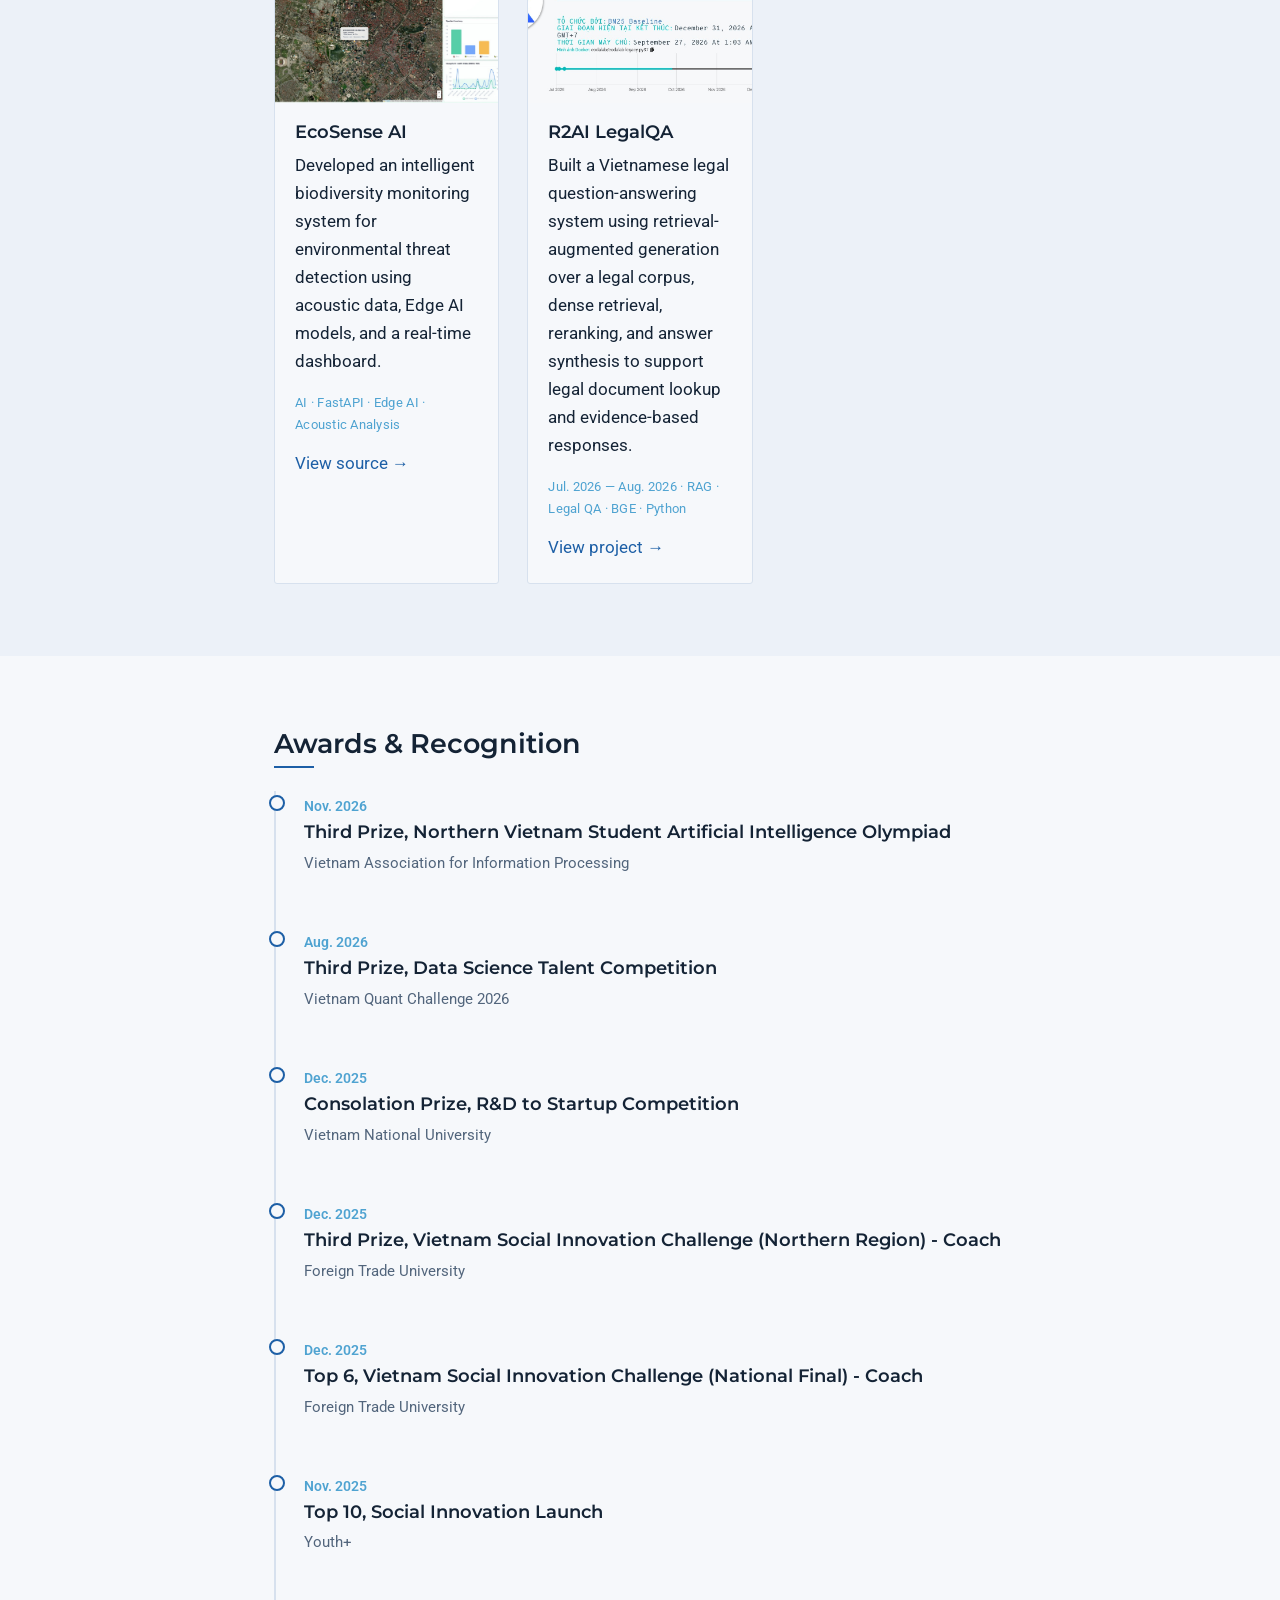
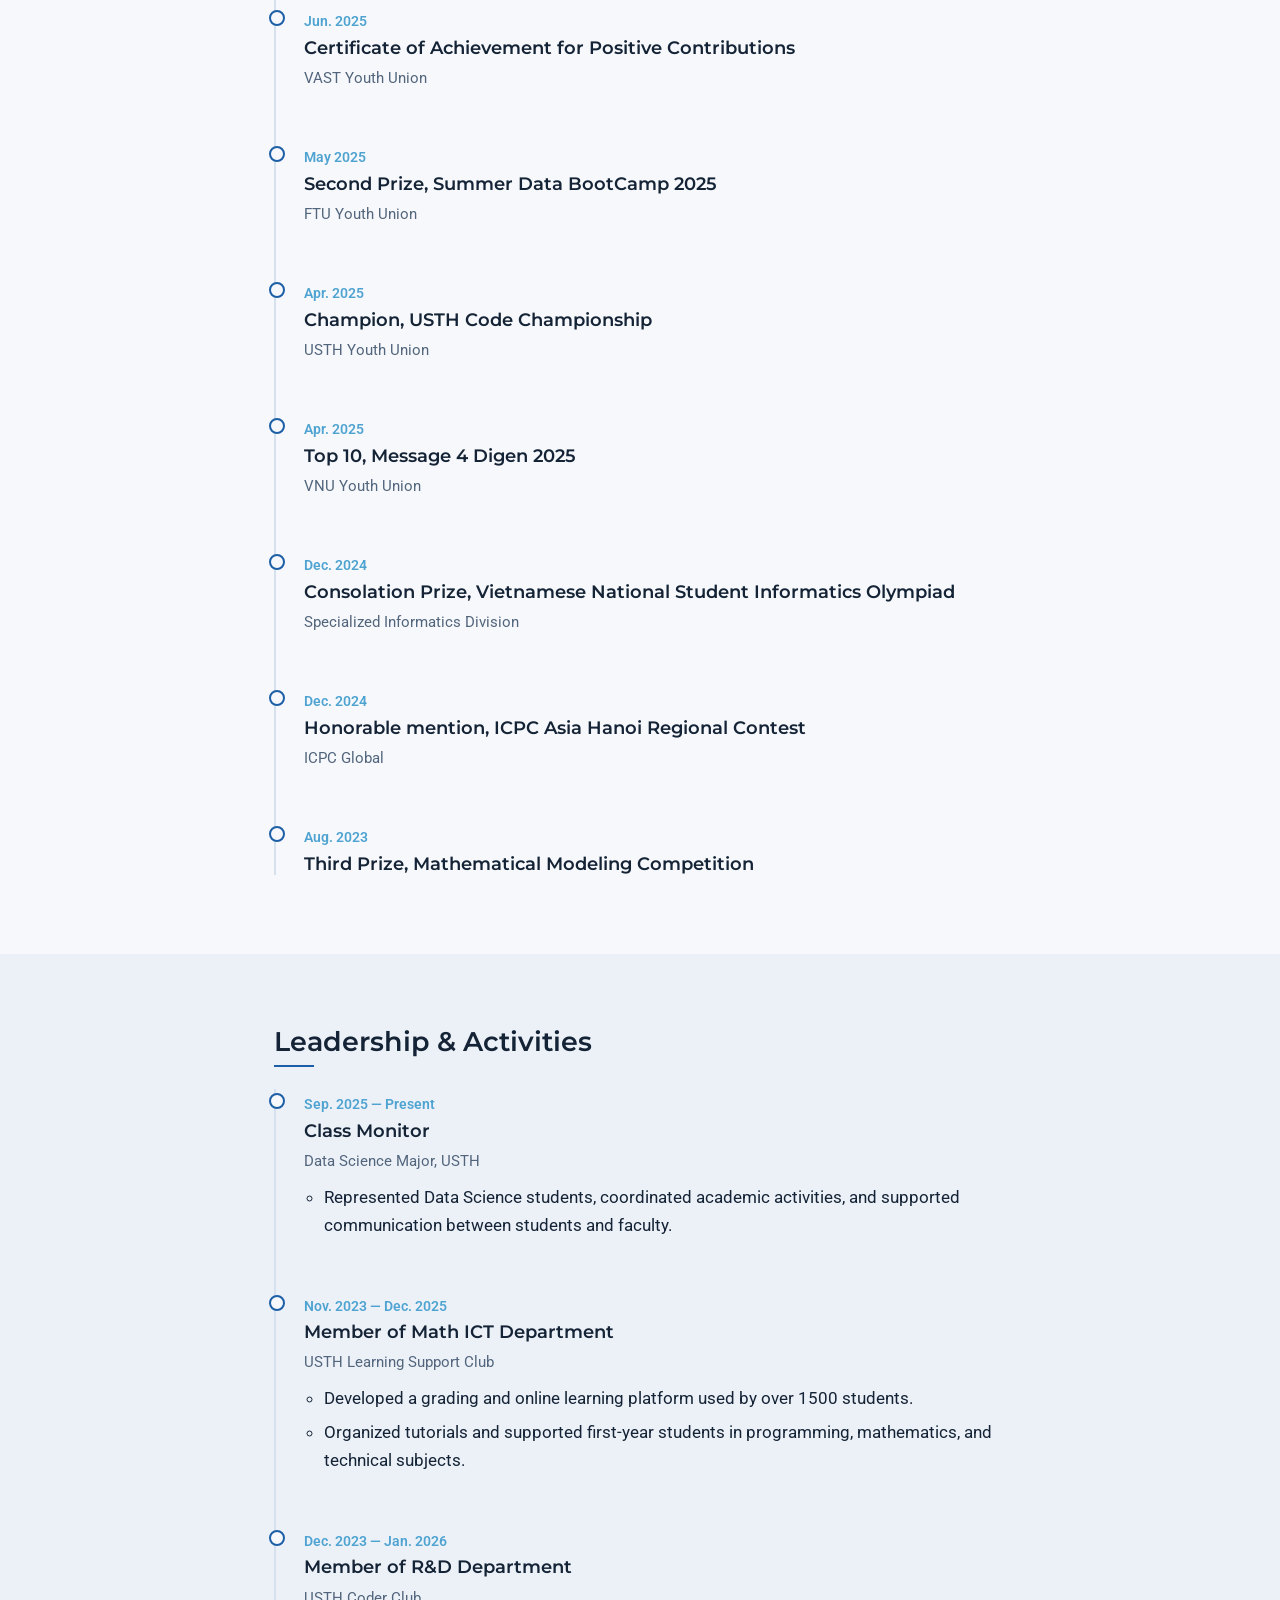
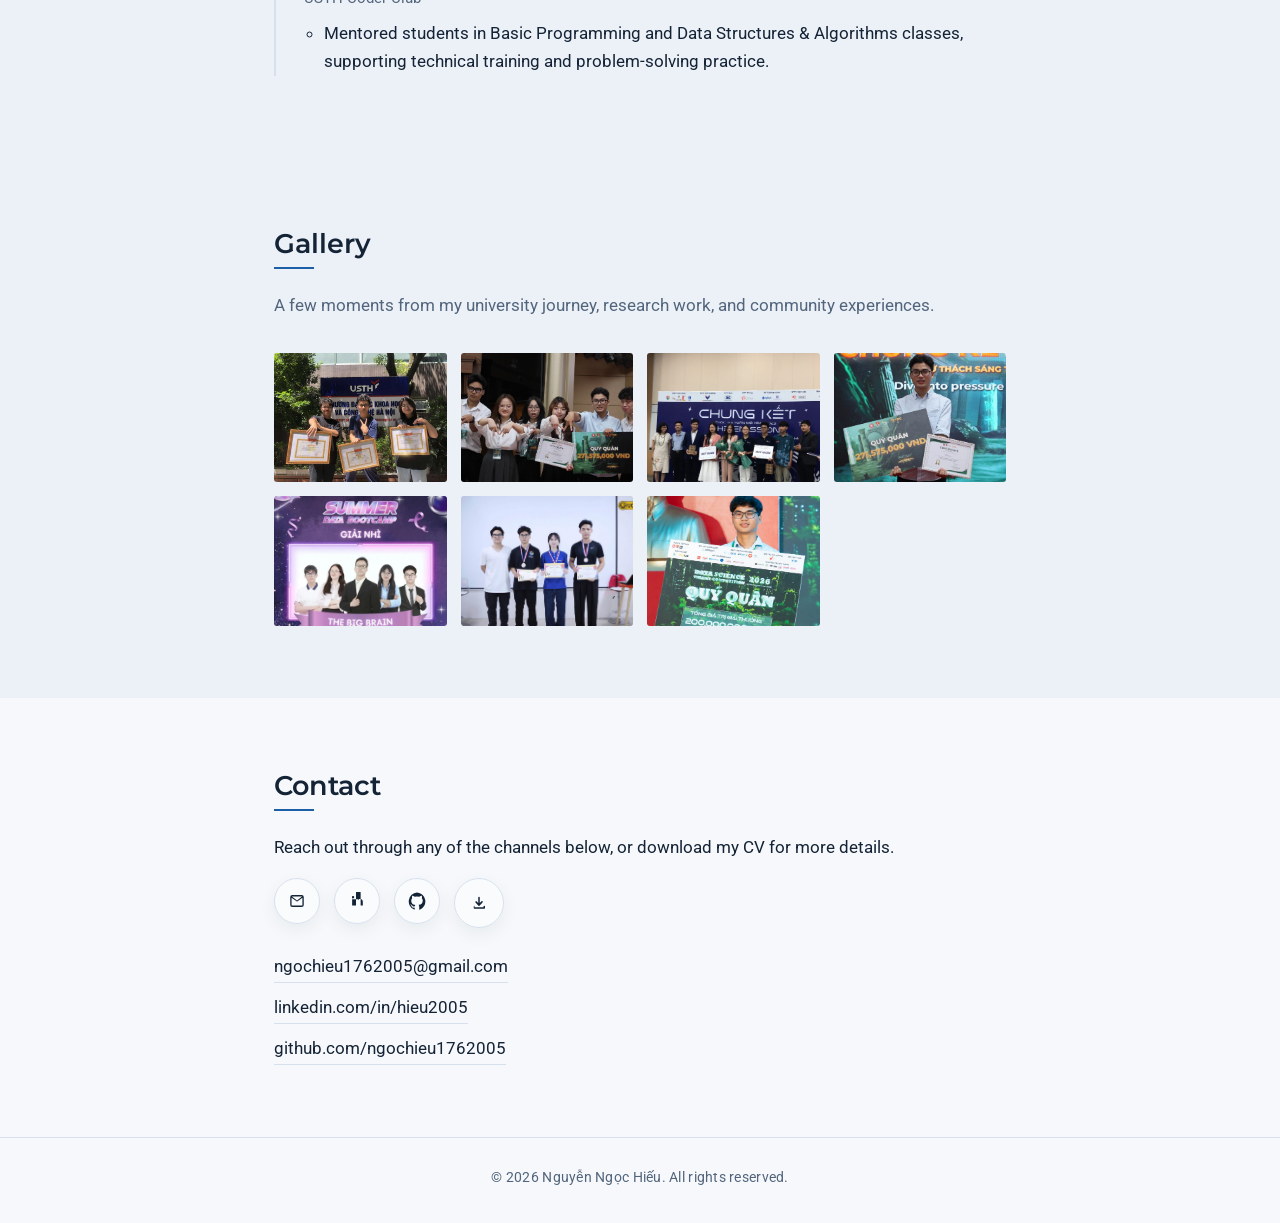
==== commit 707bd385: "add awards 11 2026" ====
--- a/index.html
+++ b/index.html
@@ -249,6 +249,11 @@
       <h2>Awards &amp; Recognition</h2>
       <ol class="timeline">
         <li class="timeline-item">
+          <span class="timeline-date">Nov. 2026</span>
+          <h3>Third Prize, Northern Vietnam Student Artificial Intelligence Olympiad</h3>
+          <p class="timeline-org">Vietnam Association for Information Processing</p>
+        </li>
+        <li class="timeline-item">
           <span class="timeline-date">Aug. 2026</span>
           <h3>Third Prize, Data Science Talent Competition</h3>
           <p class="timeline-org">Vietnam Quant Challenge 2026</p>
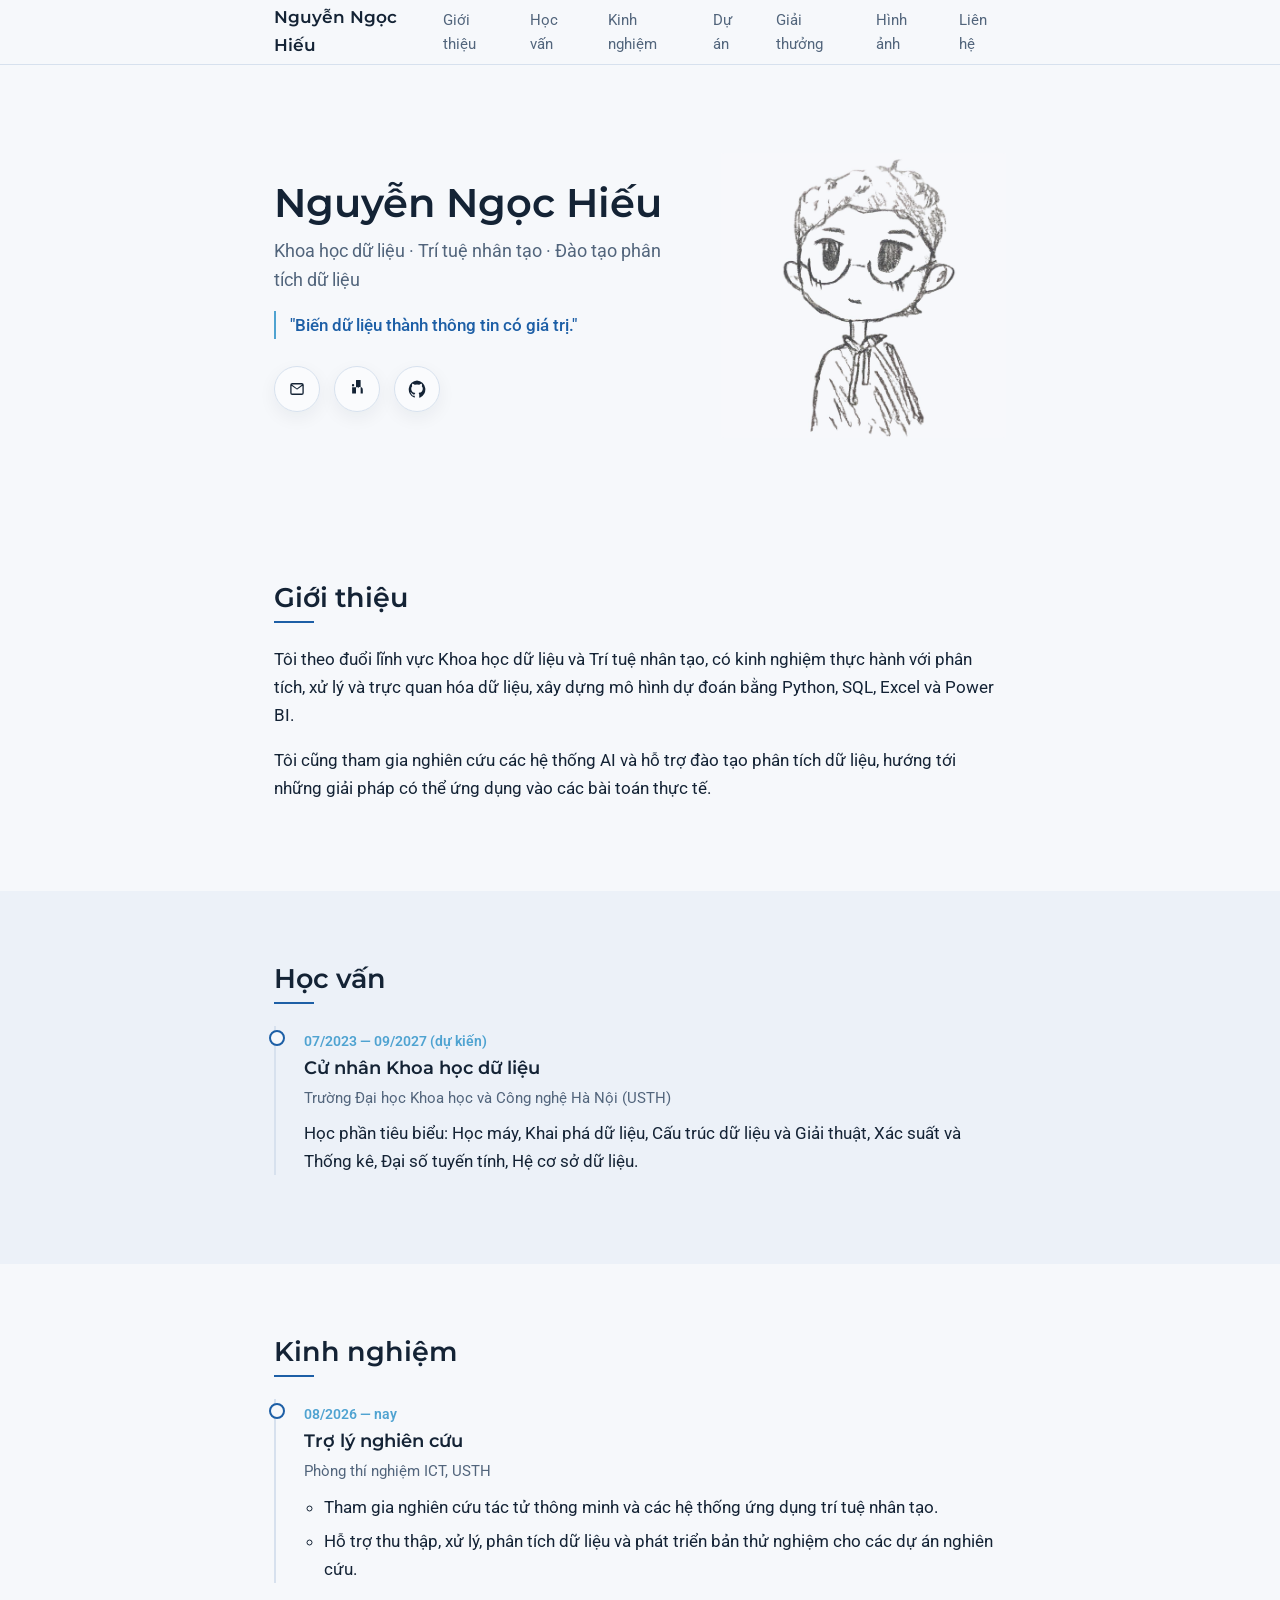
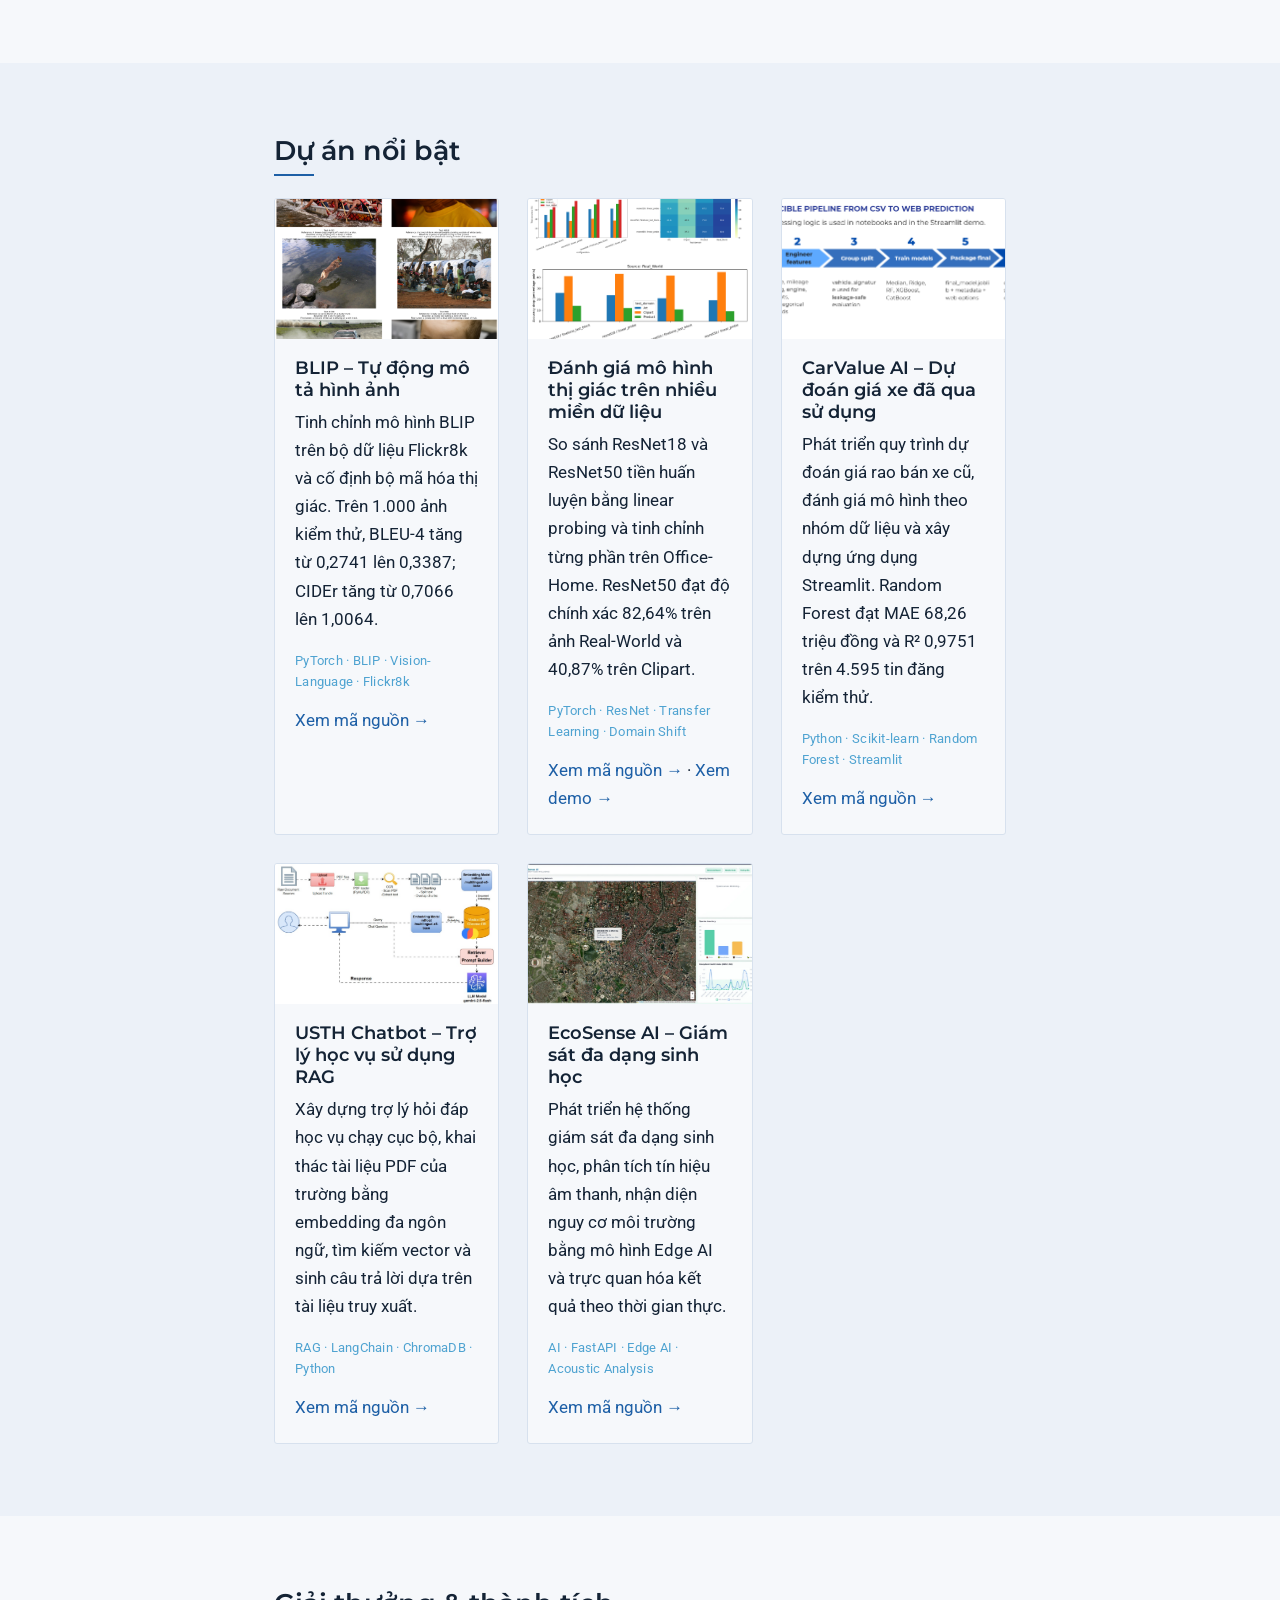
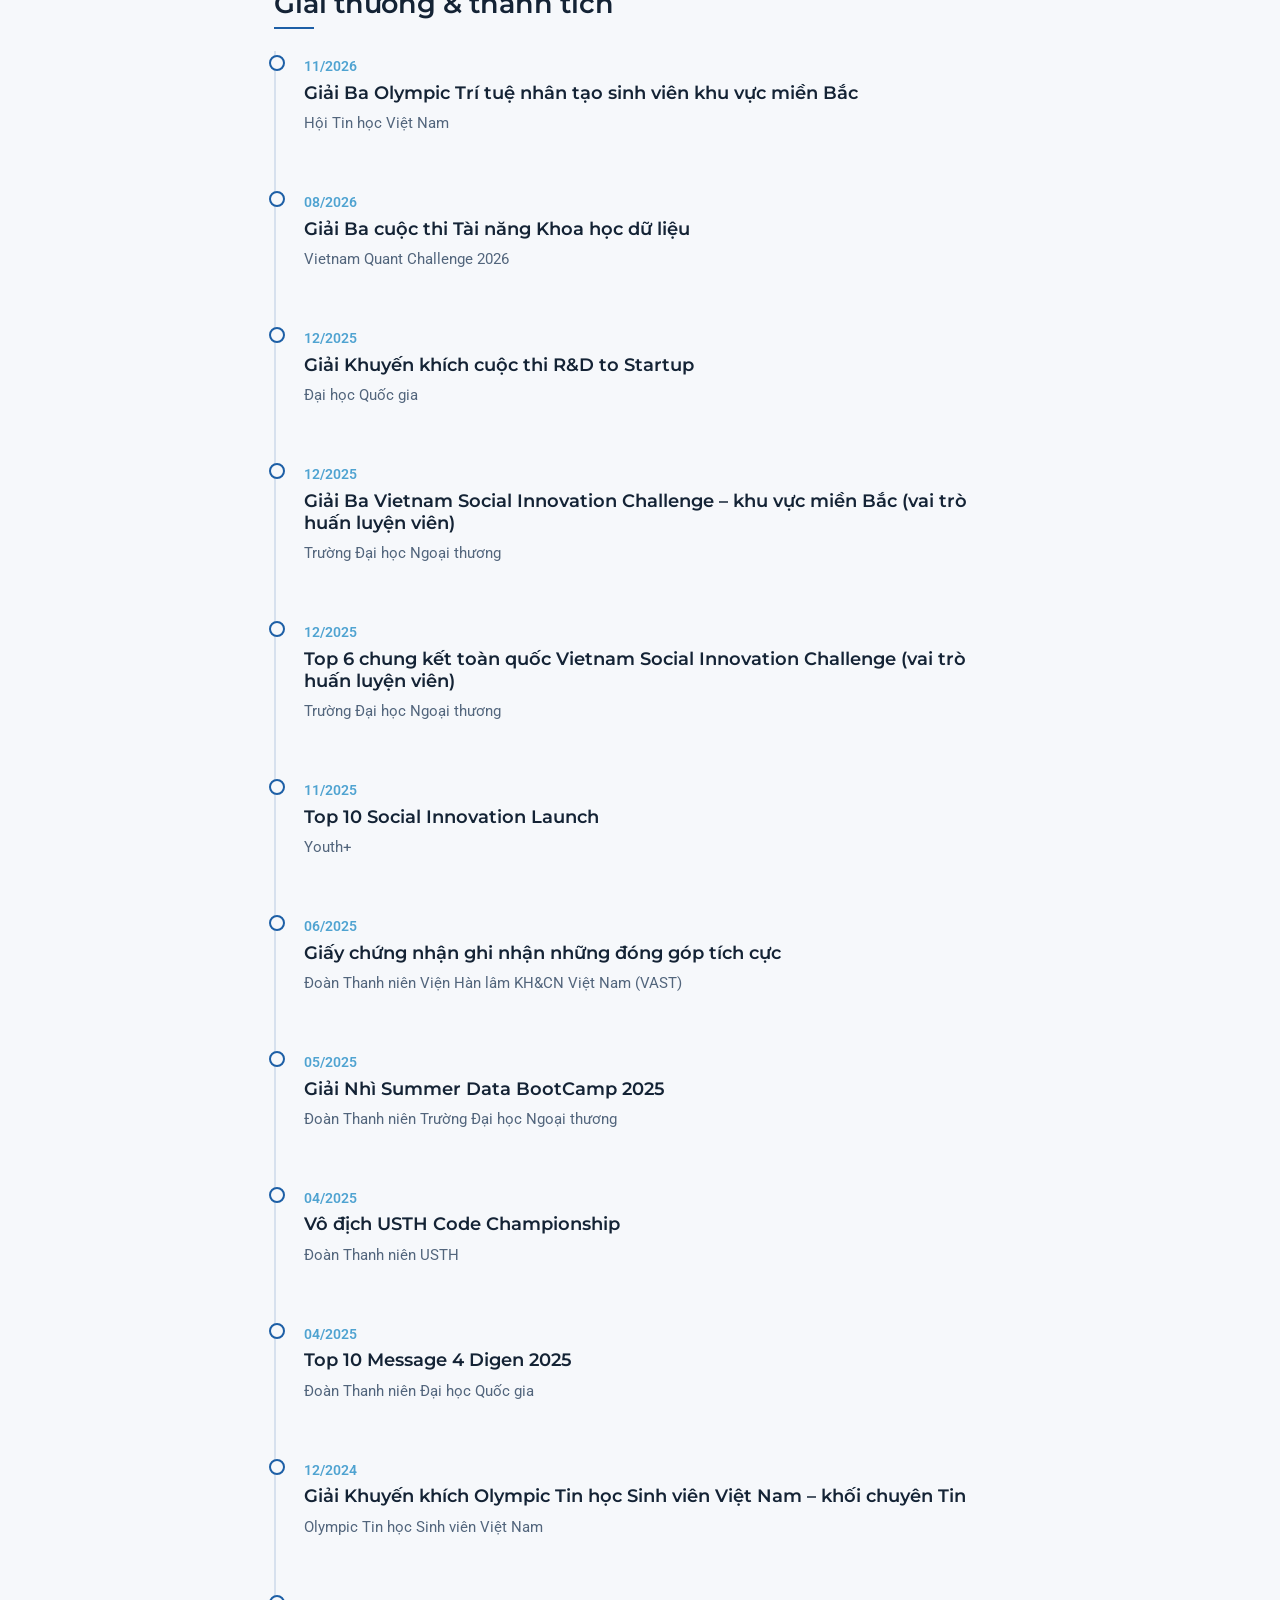
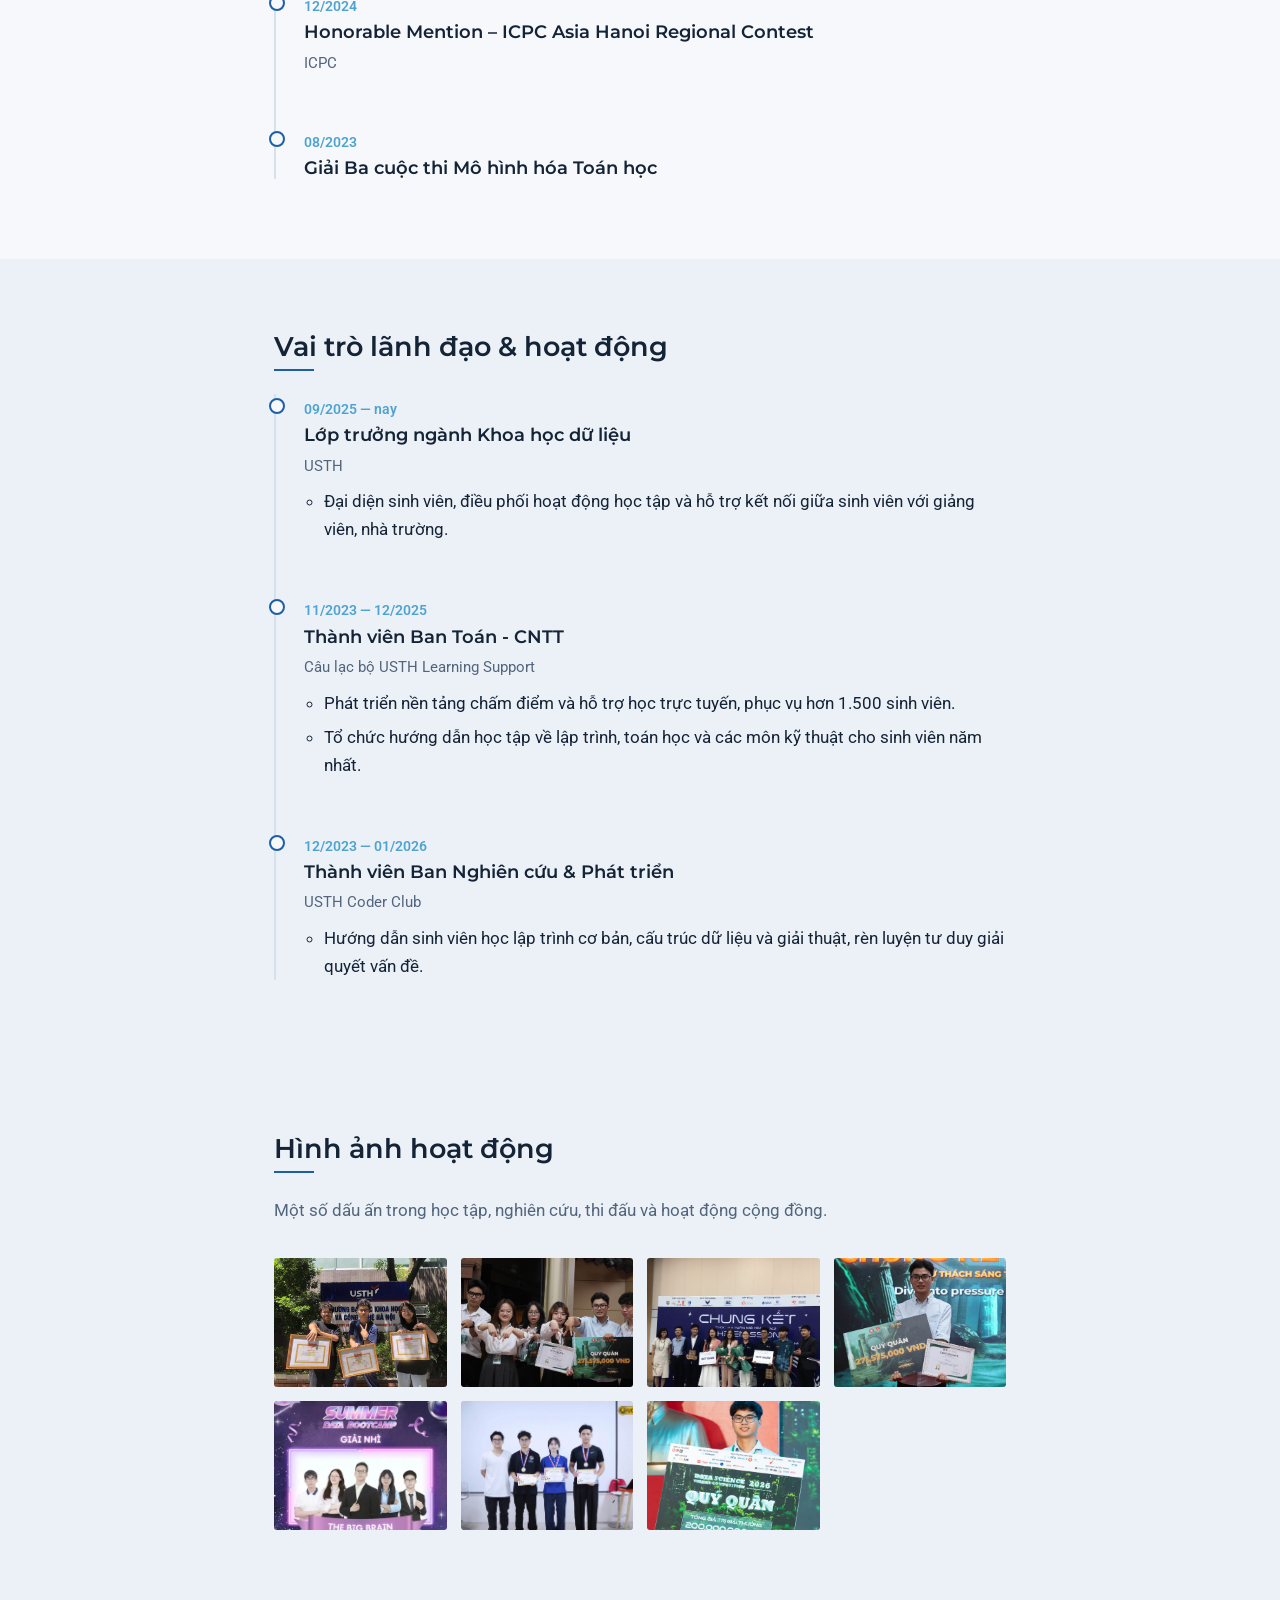
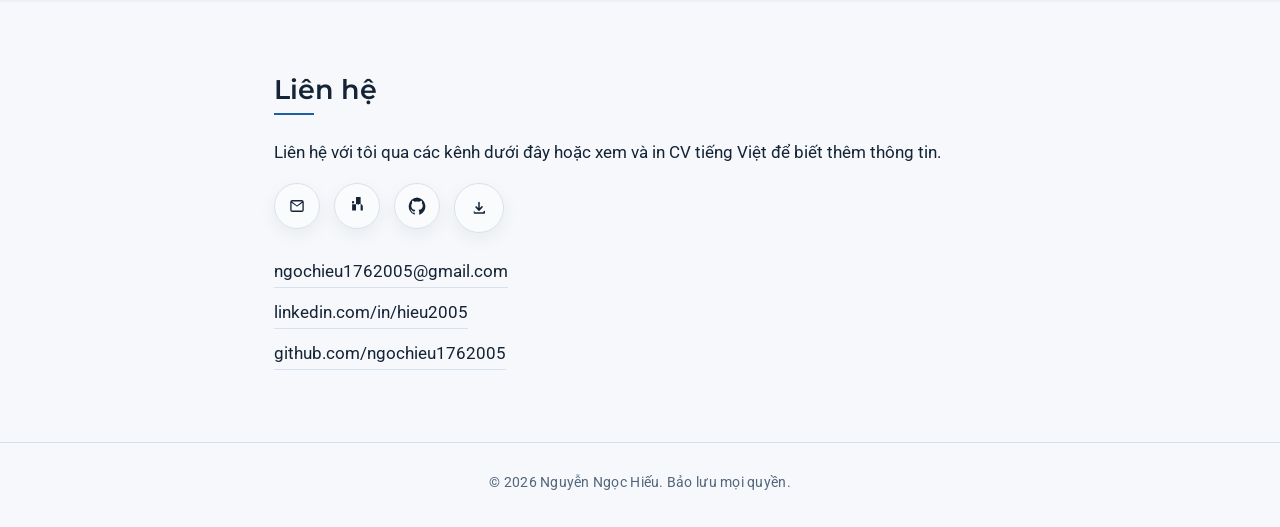
==== commit 4a84eb98: "feat(portfolio): localize content to Vietnamese and curate featured projects" ====
--- a/index.html
+++ b/index.html
@@ -1,10 +1,10 @@
 <!DOCTYPE html>
-<html lang="en">
+<html lang="vi">
 <head>
 <meta charset="UTF-8">
 <meta name="viewport" content="width=device-width, initial-scale=1.0">
-<title>Nguyễn Ngọc Hiếu | Data Science Portfolio</title>
-<meta name="description" content="Personal website of Nguyễn Ngọc Hiếu - Data Science and AI portfolio">
+<title>Nguyễn Ngọc Hiếu | Hồ sơ Khoa học dữ liệu & AI</title>
+<meta name="description" content="Hồ sơ năng lực của Nguyễn Ngọc Hiếu: Khoa học dữ liệu, Trí tuệ nhân tạo, dự án và thành tích học thuật.">
 <link rel="preconnect" href="https://fonts.googleapis.com">
 <link rel="preconnect" href="https://fonts.gstatic.com" crossorigin>
 <link href="https://fonts.googleapis.com/css2?family=Montserrat:wght@500;600;700&family=Roboto:wght@400;500&display=swap" rel="stylesheet">
@@ -16,15 +16,15 @@
   <div class="wrap header-inner">
     <a href="#" class="brand">Nguyễn Ngọc Hiếu</a>
     <nav class="site-nav">
-      <a href="#about">About</a>
-      <a href="#education">Education</a>
-      <a href="#experience">Experience</a>
-      <a href="#projects">Projects</a>
-      <a href="#awards">Awards</a>
-      <a href="#gallery">Gallery</a>
-      <a href="#contact">Contact</a>
+      <a href="#about">Giới thiệu</a>
+      <a href="#education">Học vấn</a>
+      <a href="#experience">Kinh nghiệm</a>
+      <a href="#projects">Dự án</a>
+      <a href="#awards">Giải thưởng</a>
+      <a href="#gallery">Hình ảnh</a>
+      <a href="#contact">Liên hệ</a>
     </nav>
-    <button class="nav-toggle" aria-label="Open menu" aria-expanded="false">
+    <button class="nav-toggle" aria-label="Mở menu" aria-expanded="false">
       <span></span><span></span><span></span>
     </button>
   </div>
@@ -37,8 +37,8 @@
     <div class="hero-text">
       <!-- <p class="eyebrow-plain">Hi, I'm</p> -->
       <h1>Nguyễn Ngọc Hiếu</h1>
-      <p class="hero-role">Data Scientist and  Data Analysis Trainer </p>
-      <p class="hero-quote">"Turning data into clarity."</p>
+      <p class="hero-role">Khoa học dữ liệu · Trí tuệ nhân tạo · Đào tạo phân tích dữ liệu </p>
+      <p class="hero-quote">"Biến dữ liệu thành thông tin có giá trị."</p>
       <div class="hero-links">
         <a class="social-link" href="mailto:ngochieu1762005@gmail.com" aria-label="Email" title="Email">
           <svg viewBox="0 0 24 24" aria-hidden="true"><path d="M3 6.75A2.75 2.75 0 0 1 5.75 4h12.5A2.75 2.75 0 0 1 21 6.75v10.5A2.75 2.75 0 0 1 18.25 20H5.75A2.75 2.75 0 0 1 3 17.25V6.75Zm2.18-.75 6.82 5.18 6.82-5.18H5.18Zm14.07 1.56-6.46 4.9a1 1 0 0 1-1.38 0L4.75 7.57v9.68c0 .41.34.75.75.75h12.99c.41 0 .75-.34.75-.75V7.57Z"/></svg>
@@ -52,300 +52,208 @@
       </div>
     </div>
     <div class="hero-photo">
-      <img src="images/profile.jpg" alt="Portrait of Nguyễn Ngọc Hiếu">
-    </div>
-  </section>
-
-  <!-- ABOUT -->
+      <img src="images/profile.jpg" alt="Chân dung Nguyễn Ngọc Hiếu">
+    </div>
+  </section>
+
+  <!-- GIỚI THIỆU -->
   <section class="section" id="about">
     <div class="wrap">
-      <h2>About</h2>
-      <p>
-        I have hands-on experience in Data Science, including data analysis, data processing,
-        visualization, and predictive modeling using Excel, Power BI, SQL, and Python.
-      </p>
-      <p>
-        I also have experience teaching data analysis to businesses and helping people apply
-        data-driven thinking in real-world situations.
-      </p>
-    </div>
-  </section>
-
-  <!-- EDUCATION -->
+      <h2>Giới thiệu</h2>
+      <p>Tôi theo đuổi lĩnh vực Khoa học dữ liệu và Trí tuệ nhân tạo, có kinh nghiệm thực hành với phân tích, xử lý và trực quan hóa dữ liệu, xây dựng mô hình dự đoán bằng Python, SQL, Excel và Power BI.</p>
+      <p>Tôi cũng tham gia nghiên cứu các hệ thống AI và hỗ trợ đào tạo phân tích dữ liệu, hướng tới những giải pháp có thể ứng dụng vào các bài toán thực tế.</p>
+    </div>
+  </section>
+
+  <!-- HỌC VẤN -->
   <section class="section alt" id="education">
     <div class="wrap">
-      <h2>Education</h2>
+      <h2>Học vấn</h2>
       <ol class="timeline">
         <li class="timeline-item">
-          <span class="timeline-date">Jul. 2023 — Sep. 2027 (Expected)</span>
-          <h3>Bachelor of Data Science</h3>
-          <p class="timeline-org">University of Science and Technology of Hanoi (USTH)</p>
-          <p>
-            Relevant coursework: Machine Learning, Data Mining, Algorithms, Probability &amp; Statistics,
-            Linear Algebra, and Database Systems.
-          </p>
+          <span class="timeline-date">07/2023 — 09/2027 (dự kiến)</span>
+          <h3>Cử nhân Khoa học dữ liệu</h3>
+          <p class="timeline-org">Trường Đại học Khoa học và Công nghệ Hà Nội (USTH)</p>
+          <p>Học phần tiêu biểu: Học máy, Khai phá dữ liệu, Cấu trúc dữ liệu và Giải thuật, Xác suất và Thống kê, Đại số tuyến tính, Hệ cơ sở dữ liệu.</p>
         </li>
       </ol>
     </div>
   </section>
 
-  <!-- EXPERIENCE -->
+  <!-- KINH NGHIỆM -->
   <section class="section" id="experience">
     <div class="wrap">
-      <h2>Experience</h2>
+      <h2>Kinh nghiệm</h2>
       <ol class="timeline">
         <li class="timeline-item">
-          <span class="timeline-date">Aug. 2026 — Present</span>
-          <h3>Research Assistant</h3>
-          <p class="timeline-org">ICT Lab USTH</p>
+          <span class="timeline-date">08/2026 — nay</span>
+          <h3>Trợ lý nghiên cứu</h3>
+          <p class="timeline-org">Phòng thí nghiệm ICT, USTH</p>
           <ul>
-            <li>Worked on research related to intelligent agents and AI-driven systems.</li>
-            <li>Supported data collection, processing, analysis, and prototype development for research projects.</li>
+            <li>Tham gia nghiên cứu tác tử thông minh và các hệ thống ứng dụng trí tuệ nhân tạo.</li>
+            <li>Hỗ trợ thu thập, xử lý, phân tích dữ liệu và phát triển bản thử nghiệm cho các dự án nghiên cứu.</li>
           </ul>
         </li>
-        <!-- <li class="timeline-item">
-          <span class="timeline-date">2024 — Present</span>
-          <h3>Data Analysis Trainer</h3>
-          <p class="timeline-org">KPIM Academy</p>
+      </ol>
+    </div>
+  </section>
+
+  <!-- DỰ ÁN -->
+  <section class="section alt" id="projects">
+    <div class="wrap">
+      <h2>Dự án nổi bật</h2>
+      <div class="projects-grid">
+        <article class="project">
+          <img src="images/blip-captioning.png" alt="Minh họa dự án BLIP – Tự động mô tả hình ảnh" loading="lazy">
+          <div class="project-body">
+            <h3>BLIP – Tự động mô tả hình ảnh</h3>
+            <p>Tinh chỉnh mô hình BLIP trên bộ dữ liệu Flickr8k và cố định bộ mã hóa thị giác. Trên 1.000 ảnh kiểm thử, BLEU-4 tăng từ 0,2741 lên 0,3387; CIDEr tăng từ 0,7066 lên 1,0064.</p>
+            <p class="tags">PyTorch · BLIP · Vision-Language · Flickr8k</p>
+            <a href="https://github.com/ngochieu1762005/blip-image-captioning" target="_blank" rel="noopener noreferrer">Xem mã nguồn →</a>
+          </div>
+        </article>
+
+        <article class="project">
+          <img src="images/domain-shift.png" alt="Minh họa dự án Đánh giá mô hình thị giác trên nhiều miền dữ liệu" loading="lazy">
+          <div class="project-body">
+            <h3>Đánh giá mô hình thị giác trên nhiều miền dữ liệu</h3>
+            <p>So sánh ResNet18 và ResNet50 tiền huấn luyện bằng linear probing và tinh chỉnh từng phần trên Office-Home. ResNet50 đạt độ chính xác 82,64% trên ảnh Real-World và 40,87% trên Clipart.</p>
+            <p class="tags">PyTorch · ResNet · Transfer Learning · Domain Shift</p>
+            <a href="https://github.com/ngochieu1762005/pretrained-vision-domain-shift" target="_blank" rel="noopener noreferrer">Xem mã nguồn →</a> <span aria-hidden="true">·</span> <a href="https://pretrained-vision-domain-shift.streamlit.app/" target="_blank" rel="noopener noreferrer">Xem demo →</a>
+          </div>
+        </article>
+
+        <article class="project">
+          <img src="images/carvalue-ai.png" alt="Minh họa dự án CarValue AI – Dự đoán giá xe đã qua sử dụng" loading="lazy">
+          <div class="project-body">
+            <h3>CarValue AI – Dự đoán giá xe đã qua sử dụng</h3>
+            <p>Phát triển quy trình dự đoán giá rao bán xe cũ, đánh giá mô hình theo nhóm dữ liệu và xây dựng ứng dụng Streamlit. Random Forest đạt MAE 68,26 triệu đồng và R² 0,9751 trên 4.595 tin đăng kiểm thử.</p>
+            <p class="tags">Python · Scikit-learn · Random Forest · Streamlit</p>
+            <a href="https://github.com/ngochieu1762005/CarValue-AI" target="_blank" rel="noopener noreferrer">Xem mã nguồn →</a>
+          </div>
+        </article>
+
+        <article class="project">
+          <img src="images/project1.jpg" alt="Minh họa dự án USTH Chatbot – Trợ lý học vụ sử dụng RAG" loading="lazy">
+          <div class="project-body">
+            <h3>USTH Chatbot – Trợ lý học vụ sử dụng RAG</h3>
+            <p>Xây dựng trợ lý hỏi đáp học vụ chạy cục bộ, khai thác tài liệu PDF của trường bằng embedding đa ngôn ngữ, tìm kiếm vector và sinh câu trả lời dựa trên tài liệu truy xuất.</p>
+            <p class="tags">RAG · LangChain · ChromaDB · Python</p>
+            <a href="https://github.com/MilesDao/USTH_chatbot_Rag" target="_blank" rel="noopener noreferrer">Xem mã nguồn →</a>
+          </div>
+        </article>
+
+        <article class="project">
+          <img src="images/project4.jpg" alt="Minh họa dự án EcoSense AI – Giám sát đa dạng sinh học" loading="lazy">
+          <div class="project-body">
+            <h3>EcoSense AI – Giám sát đa dạng sinh học</h3>
+            <p>Phát triển hệ thống giám sát đa dạng sinh học, phân tích tín hiệu âm thanh, nhận diện nguy cơ môi trường bằng mô hình Edge AI và trực quan hóa kết quả theo thời gian thực.</p>
+            <p class="tags">AI · FastAPI · Edge AI · Acoustic Analysis</p>
+            <a href="https://github.com/MilesDao/Biodiversity" target="_blank" rel="noopener noreferrer">Xem mã nguồn →</a>
+          </div>
+        </article>
+      </div>
+    </div>
+  </section>
+
+  <!-- GIẢI THƯỞNG -->
+  <section class="section" id="awards">
+    <div class="wrap">
+      <h2>Giải thưởng &amp; thành tích</h2>
+      <ol class="timeline">
+        <li class="timeline-item">
+          <span class="timeline-date">11/2026</span>
+          <h3>Giải Ba Olympic Trí tuệ nhân tạo sinh viên khu vực miền Bắc</h3>
+          <p class="timeline-org">Hội Tin học Việt Nam</p>
+        </li>
+        <li class="timeline-item">
+          <span class="timeline-date">08/2026</span>
+          <h3>Giải Ba cuộc thi Tài năng Khoa học dữ liệu</h3>
+          <p class="timeline-org">Vietnam Quant Challenge 2026</p>
+        </li>
+        <li class="timeline-item">
+          <span class="timeline-date">12/2025</span>
+          <h3>Giải Khuyến khích cuộc thi R&amp;D to Startup</h3>
+          <p class="timeline-org">Đại học Quốc gia</p>
+        </li>
+        <li class="timeline-item">
+          <span class="timeline-date">12/2025</span>
+          <h3>Giải Ba Vietnam Social Innovation Challenge – khu vực miền Bắc (vai trò huấn luyện viên)</h3>
+          <p class="timeline-org">Trường Đại học Ngoại thương</p>
+        </li>
+        <li class="timeline-item">
+          <span class="timeline-date">12/2025</span>
+          <h3>Top 6 chung kết toàn quốc Vietnam Social Innovation Challenge (vai trò huấn luyện viên)</h3>
+          <p class="timeline-org">Trường Đại học Ngoại thương</p>
+        </li>
+        <li class="timeline-item">
+          <span class="timeline-date">11/2025</span>
+          <h3>Top 10 Social Innovation Launch</h3>
+          <p class="timeline-org">Youth+</p>
+        </li>
+        <li class="timeline-item">
+          <span class="timeline-date">06/2025</span>
+          <h3>Giấy chứng nhận ghi nhận những đóng góp tích cực</h3>
+          <p class="timeline-org">Đoàn Thanh niên Viện Hàn lâm KH&amp;CN Việt Nam (VAST)</p>
+        </li>
+        <li class="timeline-item">
+          <span class="timeline-date">05/2025</span>
+          <h3>Giải Nhì Summer Data BootCamp 2025</h3>
+          <p class="timeline-org">Đoàn Thanh niên Trường Đại học Ngoại thương</p>
+        </li>
+        <li class="timeline-item">
+          <span class="timeline-date">04/2025</span>
+          <h3>Vô địch USTH Code Championship</h3>
+          <p class="timeline-org">Đoàn Thanh niên USTH</p>
+        </li>
+        <li class="timeline-item">
+          <span class="timeline-date">04/2025</span>
+          <h3>Top 10 Message 4 Digen 2025</h3>
+          <p class="timeline-org">Đoàn Thanh niên Đại học Quốc gia</p>
+        </li>
+        <li class="timeline-item">
+          <span class="timeline-date">12/2024</span>
+          <h3>Giải Khuyến khích Olympic Tin học Sinh viên Việt Nam – khối chuyên Tin</h3>
+          <p class="timeline-org">Olympic Tin học Sinh viên Việt Nam</p>
+        </li>
+        <li class="timeline-item">
+          <span class="timeline-date">12/2024</span>
+          <h3>Honorable Mention – ICPC Asia Hanoi Regional Contest</h3>
+          <p class="timeline-org">ICPC</p>
+        </li>
+        <li class="timeline-item">
+          <span class="timeline-date">08/2023</span>
+          <h3>Giải Ba cuộc thi Mô hình hóa Toán học</h3>
+        </li>
+      </ol>
+    </div>
+  </section>
+
+  <!-- HOẠT ĐỘNG -->
+  <section class="section alt" id="activities">
+    <div class="wrap">
+      <h2>Vai trò lãnh đạo &amp; hoạt động</h2>
+      <ol class="timeline">
+        <li class="timeline-item">
+          <span class="timeline-date">09/2025 — nay</span>
+          <h3>Lớp trưởng ngành Khoa học dữ liệu</h3>
+          <p class="timeline-org">USTH</p>
+          <ul><li>Đại diện sinh viên, điều phối hoạt động học tập và hỗ trợ kết nối giữa sinh viên với giảng viên, nhà trường.</li></ul>
+        </li>
+        <li class="timeline-item">
+          <span class="timeline-date">11/2023 — 12/2025</span>
+          <h3>Thành viên Ban Toán - CNTT</h3>
+          <p class="timeline-org">Câu lạc bộ USTH Learning Support</p>
           <ul>
-            <li>Delivered practical data analysis and reporting training for corporate clients.</li>
-            <li>Trained learners in business data applications using Excel, Power BI, and SQL.</li>
-            <li>Supported programs on Data Analysis &amp; Reporting, AI &amp; Automation in HR, and executive data applications.</li>
+            <li>Phát triển nền tảng chấm điểm và hỗ trợ học trực tuyến, phục vụ hơn 1.500 sinh viên.</li>
+            <li>Tổ chức hướng dẫn học tập về lập trình, toán học và các môn kỹ thuật cho sinh viên năm nhất.</li>
           </ul>
         </li>
         <li class="timeline-item">
-          <span class="timeline-date">Jun. 2023 — Present</span>
-          <h3>Data Analyst</h3>
-          <p class="timeline-org">KPIM Joint Stock Company</p>
-          <ul>
-            <li>Analyzed cross-domain data across HR, business, and operations for enterprise projects.</li>
-            <li>Built Power BI dashboards and reports to support decision-making and operational improvement.</li>
-            <li>Designed SQL queries for data extraction, cleaning, and integration from multiple sources.</li>
-            <li>Delivered practical data analysis training and coaching to internal staff and enterprise clients.</li>
-          </ul>
-        </li>
-        <li class="timeline-item">
-          <span class="timeline-date">Apr. 2026 — Jul. 2026</span>
-          <h3>Software Engineer Intern</h3>
-          <p class="timeline-org">MindX Technology School · Hanoi, Vietnam</p>
-          <ul>
-            <li>Developed automated software systems to support internal operations and improve workflow efficiency.</li>
-            <li>Built practical tools for education and management workflows, reducing repetitive manual tasks for non-technical users.</li>
-          </ul>
-        </li> -->
-      </ol>
-    </div>
-  </section>
-
-  <!-- PROJECTS -->
-  <section class="section alt" id="projects">
-    <div class="wrap">
-      <h2>Featured Projects</h2>
-      <div class="projects-grid">
-
-        <article class="project">
-          <img src="images/domain-shift.png" alt="Pretrained Vision Models Across Image Domains illustration" loading="lazy">
-          <div class="project-body">
-            <h3>Pretrained Vision Models Across Image Domains</h3>
-            <p>Compared ImageNet-pretrained ResNet18 and ResNet50 using linear probing and partial fine-tuning on Office-Home. Evaluated transfer from real-world photos to Product, Art, and Clipart domains; ResNet50 reached 82.64% accuracy on Real-World and 40.87% on Clipart.</p>
-            <p class="tags">PyTorch · ResNet · Transfer Learning · Domain Shift</p>
-            <a href="https://github.com/ngochieu1762005/pretrained-vision-domain-shift" target="_blank" rel="noopener noreferrer">View source →</a> <span aria-hidden="true">·</span> <a href="https://pretrained-vision-domain-shift.streamlit.app/" target="_blank" rel="noopener noreferrer">Live demo →</a>
-          </div>
-        </article>
-
-        <article class="project">
-          <img src="images/blip-captioning.png" alt="BLIP Image Captioning illustration" loading="lazy">
-          <div class="project-body">
-            <h3>BLIP Image Captioning</h3>
-            <p>Fine-tuned the BLIP image captioning model on Flickr8k while keeping the visual encoder frozen. On 1,000 test images, BLEU-4 increased from 0.2741 to 0.3387 and CIDEr from 0.7066 to 1.0064.</p>
-            <p class="tags">PyTorch · BLIP · Vision-Language Models · Flickr8k</p>
-            <a href="https://github.com/ngochieu1762005/blip-image-captioning" target="_blank" rel="noopener noreferrer">View source →</a>
-          </div>
-        </article>
-
-        <article class="project">
-          <img src="images/carvalue-ai.png" alt="CarValue AI — Used Car Price Prediction illustration" loading="lazy">
-          <div class="project-body">
-            <h3>CarValue AI — Used Car Price Prediction</h3>
-            <p>Built a used-car asking-price prediction pipeline with group-aware evaluation and a Streamlit demo. The selected Random Forest achieved MAE of 68.26M VND and R² of 0.9751 on 4,595 held-out listings.</p>
-            <p class="tags">Python · Scikit-learn · Random Forest · Streamlit</p>
-            <a href="https://github.com/ngochieu1762005/CarValue-AI" target="_blank" rel="noopener noreferrer">View source →</a>
-          </div>
-        </article>
-
-
-        <article class="project">
-          <img src="images/project1.jpg" alt="USTH Chatbot project preview">
-          <div class="project-body">
-            <h3>USTH Chatbot</h3>
-            <p>
-              Built a local RAG academic assistant for USTH students using university PDFs, multilingual embeddings,
-              and vector retrieval to enable document-grounded question answering.
-            </p>
-            <p class="tags">RAG · LangChain · ChromaDB · Python</p>
-            <a href="https://github.com/MilesDao/USTH_chatbot_Rag" target="_blank" rel="noopener">View source →</a>
-          </div>
-        </article>
-
-        <article class="project">
-          <img src="images/project2.jpg" alt="Amazon electronics customer feedback analytics project preview">
-          <div class="project-body">
-            <h3>Amazon Electronics Review Analytics</h3>
-            <p>
-              Built ML and NLP pipelines for sentiment analysis and recommendation using customer review data,
-              with interactive analytics and dashboard-based summarization.
-            </p>
-            <p class="tags">Python · NLP · XGBoost · React</p>
-            <a href="https://github.com/Vanduc006/team2-amazon-gdg" target="_blank" rel="noopener">View source →</a>
-          </div>
-        </article>
-
-        <article class="project">
-          <img src="images/project3.jpg" alt="HR performance analysis project preview">
-          <div class="project-body">
-            <h3>HR Performance Analysis</h3>
-            <p>
-              Cleaned and analyzed employee performance data across departments and branches to uncover retention,
-              compensation, and satisfaction trends for HR decision support.
-            </p>
-            <p class="tags">Excel · Power BI · SQL · Analytics</p>
-            <a href="https://drive.google.com/drive/folders/1FB4j0xPv3dLrrlyBFdcHJwKvjP5oKG9b" target="_blank" rel="noopener">View project →</a>
-          </div>
-        </article>
-
-        <article class="project">
-          <img src="images/project4.jpg" alt="EcoSense AI biodiversity monitoring project preview">
-          <div class="project-body">
-            <h3>EcoSense AI</h3>
-            <p>
-              Developed an intelligent biodiversity monitoring system for environmental threat detection using
-              acoustic data, Edge AI models, and a real-time dashboard.
-            </p>
-            <p class="tags">AI · FastAPI · Edge AI · Acoustic Analysis</p>
-            <a href="https://github.com/MilesDao/Biodiversity" target="_blank" rel="noopener">View source →</a>
-          </div>
-        </article>
-
-        <article class="project">
-          <img src="images/project5.jpg" alt="R2AI LegalQA project preview">
-          <div class="project-body">
-            <h3>R2AI LegalQA</h3>
-            <p>
-              Built a Vietnamese legal question-answering system using retrieval-augmented generation over a legal corpus,
-              dense retrieval, reranking, and answer synthesis to support legal document lookup and evidence-based responses.
-            </p>
-            <p class="tags">Jul. 2026 — Aug. 2026 · RAG · Legal QA · BGE · Python</p>
-            <a href="https://drive.google.com/drive/folders/1YJnRfQ0YsK3nTUe6CN155x-_r0gbM7n4" target="_blank" rel="noopener">View project →</a>
-          </div>
-        </article>
-
-      </div>
-    </div>
-  </section>
-
-  <!-- AWARDS -->
-  <section class="section" id="awards">
-    <div class="wrap">
-      <h2>Awards &amp; Recognition</h2>
-      <ol class="timeline">
-        <li class="timeline-item">
-          <span class="timeline-date">Nov. 2026</span>
-          <h3>Third Prize, Northern Vietnam Student Artificial Intelligence Olympiad</h3>
-          <p class="timeline-org">Vietnam Association for Information Processing</p>
-        </li>
-        <li class="timeline-item">
-          <span class="timeline-date">Aug. 2026</span>
-          <h3>Third Prize, Data Science Talent Competition</h3>
-          <p class="timeline-org">Vietnam Quant Challenge 2026</p>
-        </li>
-        <li class="timeline-item">
-          <span class="timeline-date">Dec. 2025</span>
-          <h3>Consolation Prize, R&amp;D to Startup Competition</h3>
-          <p class="timeline-org">Vietnam National University</p>
-        </li>
-        <li class="timeline-item">
-          <span class="timeline-date">Dec. 2025</span>
-          <h3>Third Prize, Vietnam Social Innovation Challenge (Northern Region) - Coach</h3>
-          <p class="timeline-org">Foreign Trade University</p>
-        </li>
-        <li class="timeline-item">
-          <span class="timeline-date">Dec. 2025</span>
-          <h3>Top 6, Vietnam Social Innovation Challenge (National Final) - Coach</h3>
-          <p class="timeline-org">Foreign Trade University</p>
-        </li>
-        <li class="timeline-item">
-          <span class="timeline-date">Nov. 2025</span>
-          <h3>Top 10, Social Innovation Launch</h3>
-          <p class="timeline-org">Youth+</p>
-        </li>
-        <li class="timeline-item">
-          <span class="timeline-date">Jun. 2025</span>
-          <h3>Certificate of Achievement for Positive Contributions</h3>
-          <p class="timeline-org">VAST Youth Union</p>
-        </li>
-        <li class="timeline-item">
-          <span class="timeline-date">May 2025</span>
-          <h3>Second Prize, Summer Data BootCamp 2025</h3>
-          <p class="timeline-org">FTU Youth Union</p>
-        </li>
-        <li class="timeline-item">
-          <span class="timeline-date">Apr. 2025</span>
-          <h3>Champion, USTH Code Championship</h3>
-          <p class="timeline-org">USTH Youth Union</p>
-        </li>
-        <li class="timeline-item">
-          <span class="timeline-date">Apr. 2025</span>
-          <h3>Top 10, Message 4 Digen 2025</h3>
-          <p class="timeline-org">VNU Youth Union</p>
-        </li>
-        <li class="timeline-item">
-          <span class="timeline-date">Dec. 2024</span>
-          <h3>Consolation Prize, Vietnamese National Student Informatics Olympiad</h3>
-          <p class="timeline-org">Specialized Informatics Division</p>
-        </li>
-        <li class="timeline-item">
-          <span class="timeline-date">Dec. 2024</span>
-          <h3>Honorable mention, ICPC Asia Hanoi Regional Contest</h3>
-          <p class="timeline-org">ICPC Global</p>
-        </li>
-        <li class="timeline-item">
-          <span class="timeline-date">Aug. 2023</span>
-          <h3>Third Prize, Mathematical Modeling Competition</h3>
-        </li>
-      </ol>
-    </div>
-  </section>
-
-  <section class="section alt" id="activities">
-    <div class="wrap">
-      <h2>Leadership &amp; Activities</h2>
-      <ol class="timeline">
-        <li class="timeline-item">
-          <span class="timeline-date">Sep. 2025 — Present</span>
-          <h3>Class Monitor</h3>
-          <p class="timeline-org">Data Science Major, USTH</p>
-          <ul>
-            <li>Represented Data Science students, coordinated academic activities, and supported communication between students and faculty.</li>
-          </ul>
-        </li>
-
-        <li class="timeline-item">
-          <span class="timeline-date">Nov. 2023 — Dec. 2025</span>
-          <h3>Member of Math ICT Department</h3>
-          <p class="timeline-org">USTH Learning Support Club</p>
-          <ul>
-            <li>Developed a grading and online learning platform used by over 1500 students.</li>
-            <li>Organized tutorials and supported first-year students in programming, mathematics, and technical subjects.</li>
-          </ul>
-        </li>
-
-        <li class="timeline-item">
-          <span class="timeline-date">Dec. 2023 — Jan. 2026</span>
-          <h3>Member of R&amp;D Department</h3>
+          <span class="timeline-date">12/2023 — 01/2026</span>
+          <h3>Thành viên Ban Nghiên cứu &amp; Phát triển</h3>
           <p class="timeline-org">USTH Coder Club</p>
-          <ul>
-            <li>Mentored students in Basic Programming and Data Structures &amp; Algorithms classes, supporting technical training and problem-solving practice.</li>
-          </ul>
+          <ul><li>Hướng dẫn sinh viên học lập trình cơ bản, cấu trúc dữ liệu và giải thuật, rèn luyện tư duy giải quyết vấn đề.</li></ul>
         </li>
       </ol>
     </div>
@@ -354,32 +262,32 @@
   <!-- GALLERY -->
   <section class="section alt" id="gallery">
     <div class="wrap">
-      <h2>Gallery</h2>
-      <p class="section-intro">A few moments from my university journey, research work, and community experiences.</p>
+      <h2>Hình ảnh hoạt động</h2>
+      <p class="section-intro">Một số dấu ấn trong học tập, nghiên cứu, thi đấu và hoạt động cộng đồng.</p>
       <div class="gallery-grid">
-        <figure><img src="images/gallery/usth-award-team.jpg" alt="USTH award team" loading="lazy"></figure>
-        <figure><img src="images/gallery/champion-team.jpg" alt="Champion team" loading="lazy"></figure>
-        <figure><img src="images/gallery/competition-final.jpg" alt="Competition final" loading="lazy"></figure>
-        <figure><img src="images/gallery/innovation-award.jpg" alt="Innovation award" loading="lazy"></figure>
-        <figure><img src="images/gallery/summer-data-bootcamp.jpg" alt="Summer Data Bootcamp" loading="lazy"></figure>
-        <figure><img src="images/gallery/certificate-team.jpg" alt="Certificate team" loading="lazy"></figure>
-        <figure><img src="images/gallery/4198db8a-7e71-4d9c-8ccc-367facc5ba20.jpg" alt="Data science talent" loading="lazy"></figure>
+        <figure><img src="images/gallery/usth-award-team.jpg" alt="Đội nhận giải thưởng tại USTH" loading="lazy"></figure>
+        <figure><img src="images/gallery/champion-team.jpg" alt="Đội vô địch cuộc thi lập trình" loading="lazy"></figure>
+        <figure><img src="images/gallery/competition-final.jpg" alt="Vòng chung kết cuộc thi" loading="lazy"></figure>
+        <figure><img src="images/gallery/innovation-award.jpg" alt="Giải thưởng đổi mới sáng tạo" loading="lazy"></figure>
+        <figure><img src="images/gallery/summer-data-bootcamp.jpg" alt="Summer Data BootCamp" loading="lazy"></figure>
+        <figure><img src="images/gallery/certificate-team.jpg" alt="Tập thể nhận giấy chứng nhận" loading="lazy"></figure>
+        <figure><img src="images/gallery/4198db8a-7e71-4d9c-8ccc-367facc5ba20.jpg" alt="Cuộc thi tài năng khoa học dữ liệu" loading="lazy"></figure>
       </div>
     </div>
   </section>
 
   <div class="lightbox" id="galleryLightbox" aria-hidden="true">
-    <button class="lightbox-arrow lightbox-arrow-left" aria-label="Previous image">‹</button>
-    <button class="lightbox-close" aria-label="Close image preview">×</button>
-    <img src="" alt="Expanded gallery image">
-    <button class="lightbox-arrow lightbox-arrow-right" aria-label="Next image">›</button>
+    <button class="lightbox-arrow lightbox-arrow-left" aria-label="Ảnh trước">‹</button>
+    <button class="lightbox-close" aria-label="Đóng ảnh xem trước">×</button>
+    <img src="" alt="Ảnh được phóng to">
+    <button class="lightbox-arrow lightbox-arrow-right" aria-label="Ảnh tiếp theo">›</button>
   </div>
 
   <!-- CONTACT -->
   <section class="section" id="contact">
     <div class="wrap contact-wrap">
-      <h2>Contact</h2>
-      <p>Reach out through any of the channels below, or download my CV for more details.</p>
+      <h2>Liên hệ</h2>
+      <p>Liên hệ với tôi qua các kênh dưới đây hoặc xem và in CV tiếng Việt để biết thêm thông tin.</p>
       <div class="hero-links contact-links">
         <a class="social-link" href="mailto:ngochieu1762005@gmail.com" aria-label="Email" title="Email">
           <svg viewBox="0 0 24 24" aria-hidden="true"><path d="M3 6.75A2.75 2.75 0 0 1 5.75 4h12.5A2.75 2.75 0 0 1 21 6.75v10.5A2.75 2.75 0 0 1 18.25 20H5.75A2.75 2.75 0 0 1 3 17.25V6.75Zm2.18-.75 6.82 5.18 6.82-5.18H5.18Zm14.07 1.56-6.46 4.9a1 1 0 0 1-1.38 0L4.75 7.57v9.68c0 .41.34.75.75.75h12.99c.41 0 .75-.34.75-.75V7.57Z"/></svg>
@@ -390,7 +298,7 @@
         <a class="social-link" href="https://github.com/ngochieu1762005" target="_blank" rel="noopener" aria-label="GitHub" title="GitHub">
           <svg viewBox="0 0 24 24" aria-hidden="true"><path d="M12 .5A12 12 0 0 0 8.21 23.47c.6.11.82-.26.82-.58v-2.03c-3.34.73-4.04-1.61-4.04-1.61-.54-1.39-1.33-1.76-1.33-1.76-1.08-.74.08-.72.08-.72 1.2.08 1.84 1.24 1.84 1.24 1.06 1.82 2.78 1.29 3.46.99.11-.78.42-1.3.76-1.6-2.66-.3-5.46-1.33-5.46-5.92 0-1.31.47-2.38 1.23-3.22-.12-.3-.53-1.52.12-3.16 0 0 1-.32 3.3 1.23a11.38 11.38 0 0 1 6.02 0c2.28-1.55 3.28-1.23 3.28-1.23.66 1.64.25 2.86.13 3.16.77.84 1.23 1.91 1.23 3.22 0 4.6-2.8 5.61-5.48 5.91.43.37.81 1.11.81 2.24v3.32c0 .32.21.69.83.57A12 12 0 0 0 12 .5Z"/></svg>
         </a>
-        <a class="social-link cv-link" href="assets/cv/CV.pdf" target="_blank" rel="noopener" aria-label="Download CV" title="Download CV">
+        <a class="social-link cv-link" href="assets/cv/CV.html" target="_blank" rel="noopener" aria-label="Xem và in CV tiếng Việt" title="Xem và in CV tiếng Việt">
           <svg viewBox="0 0 24 24" aria-hidden="true"><path d="M12 3.5a1 1 0 0 1 1 1v7.59l2.3-2.3a1 1 0 1 1 1.4 1.42L12.7 15.7a1 1 0 0 1-1.4 0L7.3 11.21a1 1 0 0 1 1.4-1.42l2.3 2.3V4.5a1 1 0 0 1 1-1Zm-7 12a1 1 0 0 1 1 1v1.25h12v-1.25a1 1 0 1 1 2 0v2.25a1 1 0 0 1-1 1H6a1 1 0 0 1-1-1v-2.25a1 1 0 0 1 1-1Z"/></svg>
         </a>
       </div>
@@ -407,7 +315,7 @@
 
 <footer class="site-footer">
   <div class="wrap">
-    <p>© 2026 Nguyễn Ngọc Hiếu. All rights reserved.</p>
+    <p>© 2026 Nguyễn Ngọc Hiếu. Bảo lưu mọi quyền.</p>
   </div>
 </footer>
 
